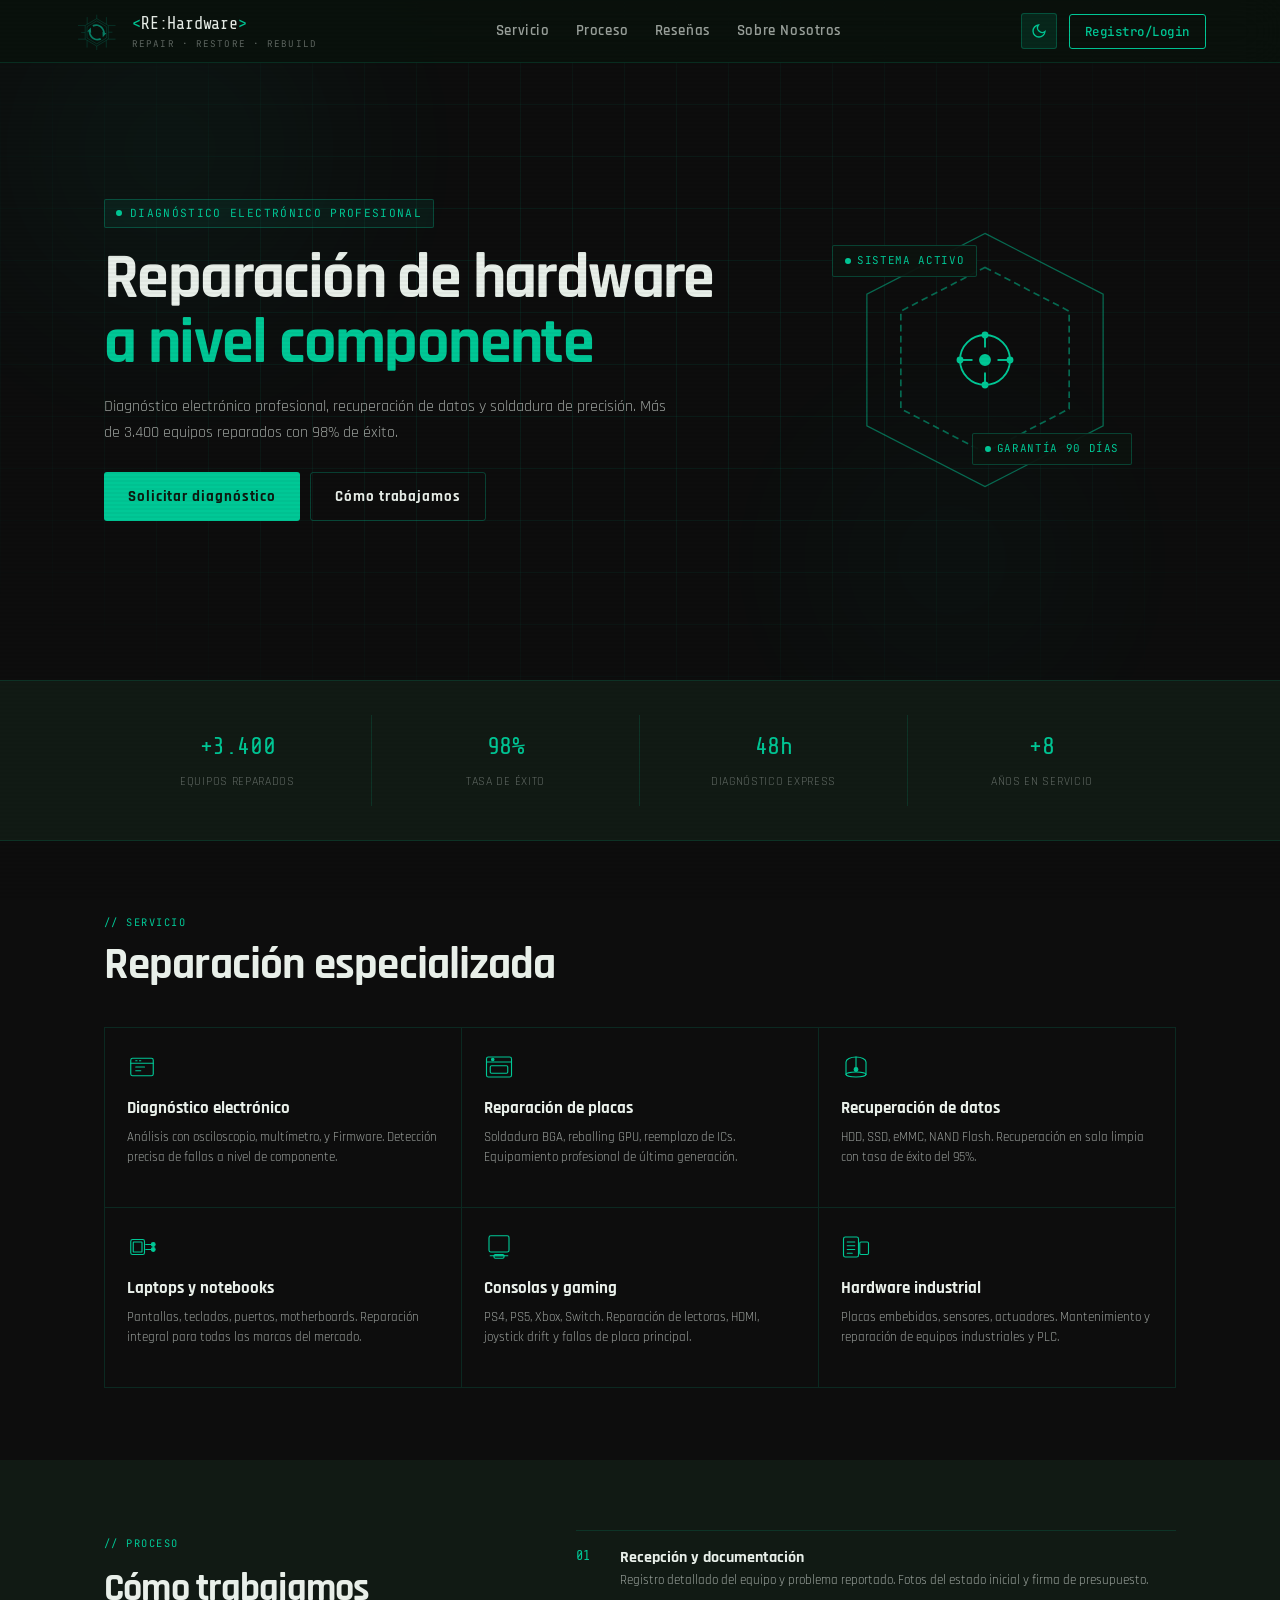
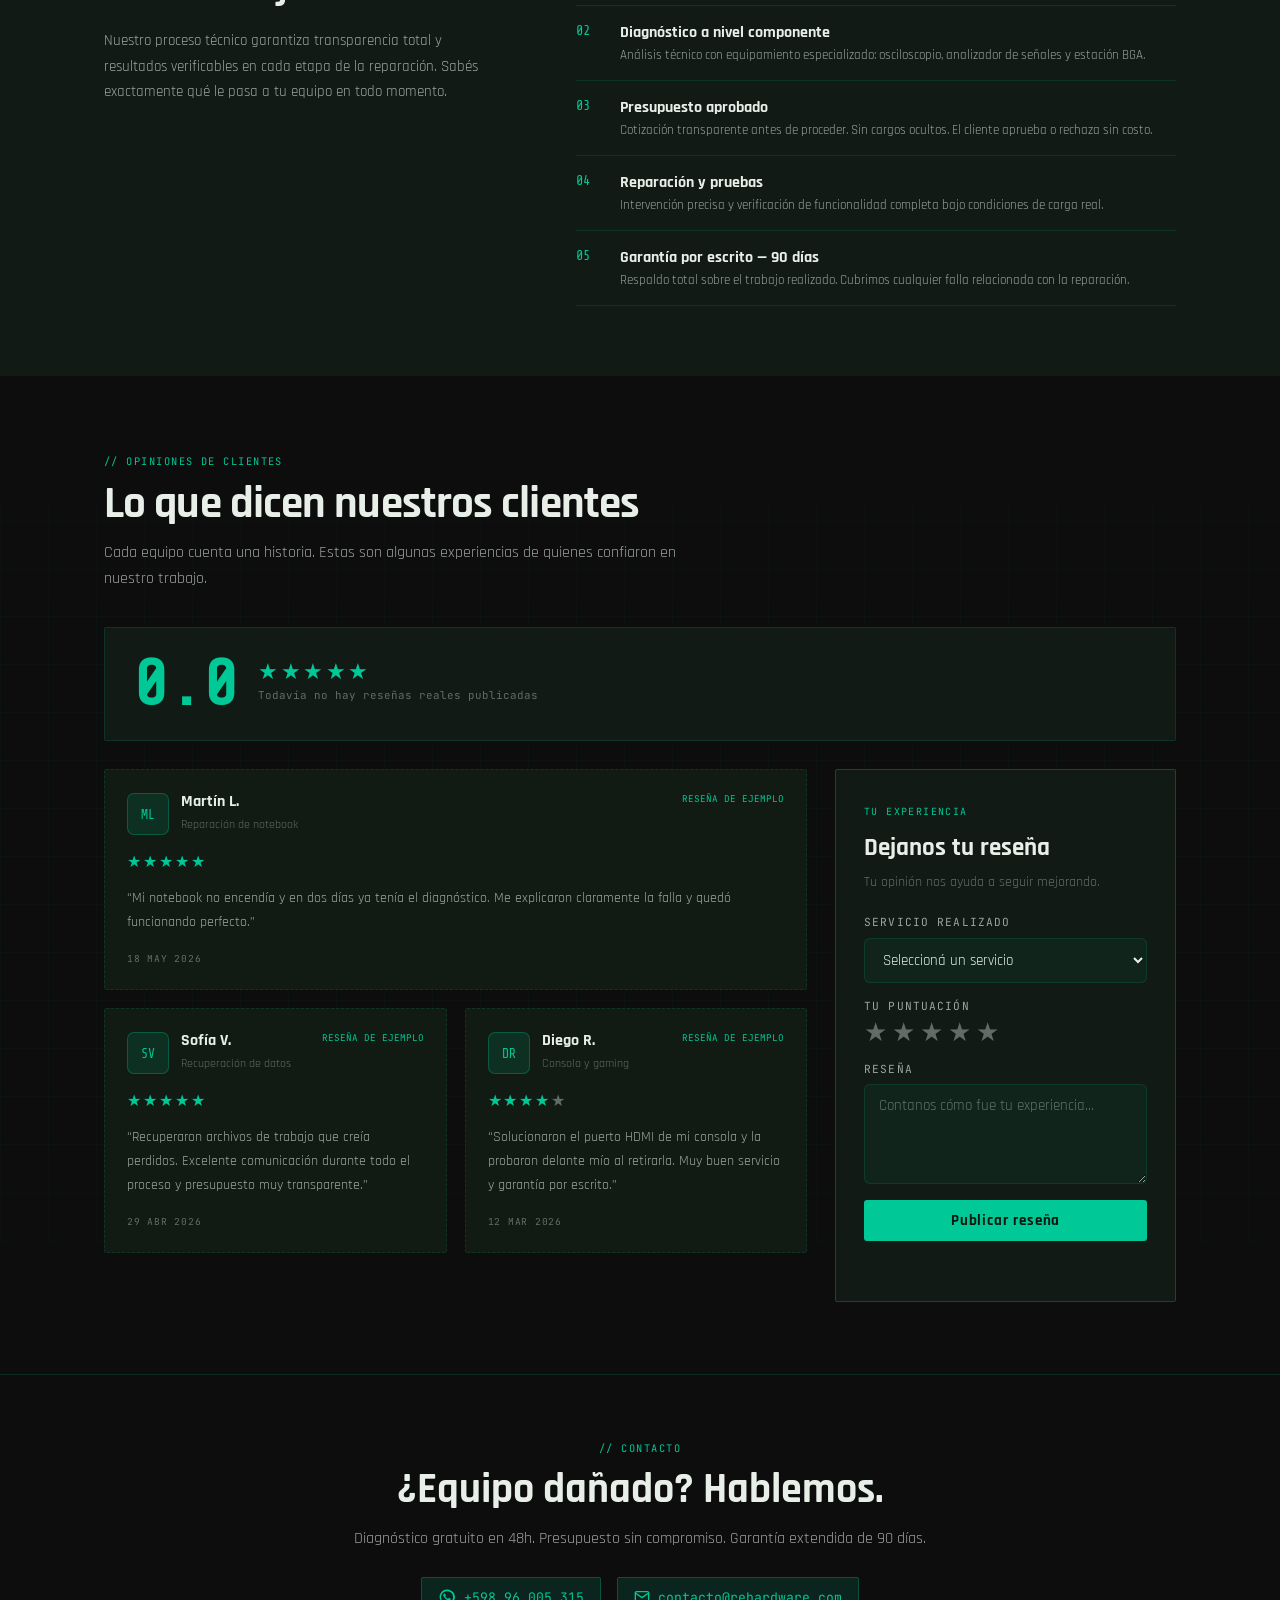
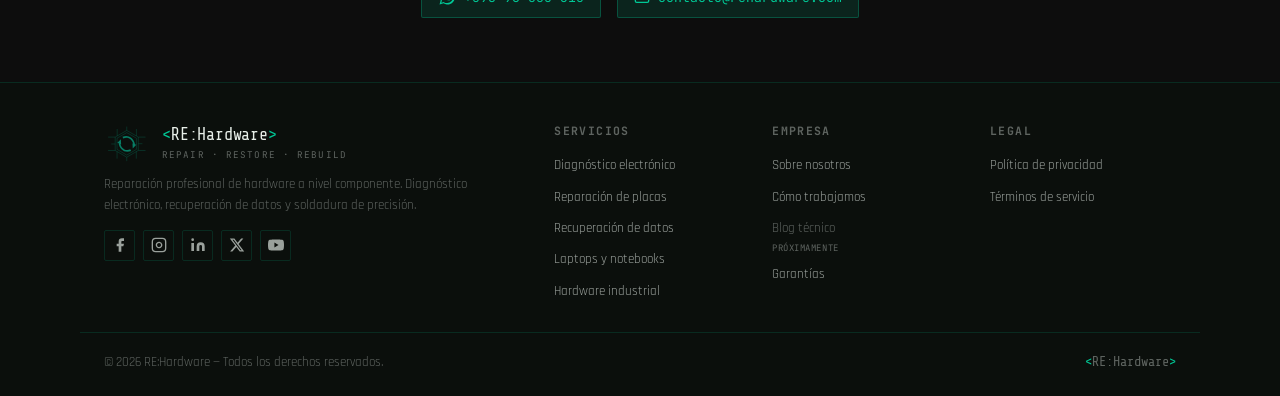
==== index.html @ d64c677d "Move about section to standalone page" ====
<!DOCTYPE html>
<html lang="es" data-theme="dark">
<head>
  <meta charset="UTF-8" />
  <meta name="viewport" content="width=device-width, initial-scale=1.0" />
  <title>RE:Hardware | Reparación de hardware a nivel componente</title>
  <meta name="description" content="Diagnóstico electrónico, reparación de placas, recuperación de datos y servicio técnico de hardware en Uruguay. Presupuesto claro y garantía por escrito." />
  <meta name="robots" content="index, follow" />
  <link rel="canonical" href="https://rehardware.vercel.app/" />
  <meta property="og:type" content="website" />
  <meta property="og:locale" content="es_UY" />
  <meta property="og:site_name" content="RE:Hardware" />
  <meta property="og:title" content="RE:Hardware | Reparación de hardware a nivel componente" />
  <meta property="og:description" content="Diagnóstico electrónico, reparación de placas y recuperación de datos con presupuesto claro y garantía por escrito." />
  <meta property="og:url" content="https://rehardware.vercel.app/" />
  <meta property="og:image" content="https://rehardware.vercel.app/assets/images/og-rehardware.png" />
  <meta property="og:image:width" content="1200" />
  <meta property="og:image:height" content="630" />
  <meta property="og:image:alt" content="Portada de RE:Hardware, servicio técnico de hardware a nivel componente" />
  <meta name="twitter:card" content="summary_large_image" />
  <meta name="twitter:title" content="RE:Hardware | Reparación de hardware" />
  <meta name="twitter:description" content="Servicio técnico especializado a nivel componente en Uruguay." />
  <meta name="twitter:image" content="https://rehardware.vercel.app/assets/images/og-rehardware.png" />
  <link rel="icon" href="assets/images/logo-rehardware.svg" type="image/svg+xml" />
  <link rel="preconnect" href="https://fonts.googleapis.com" />
  <link rel="preconnect" href="https://fonts.gstatic.com" crossorigin />
  <link href="https://fonts.googleapis.com/css2?family=Share+Tech+Mono&family=Rajdhani:wght@400;500;600;700&family=JetBrains+Mono:wght@400;500;700&display=swap" rel="stylesheet" />
  <link rel="stylesheet" href="style.css" />
  <script type="application/ld+json">
    {
      "@context": "https://schema.org",
      "@type": "ProfessionalService",
      "name": "RE:Hardware",
      "url": "https://rehardware.vercel.app/",
      "logo": "https://rehardware.vercel.app/assets/images/logo-rehardware.svg",
      "image": "https://rehardware.vercel.app/assets/images/og-rehardware.png",
      "description": "Servicio tecnico especializado en diagnostico electronico, reparacion de placas y recuperacion de datos.",
      "telephone": "+59896005315",
      "areaServed": {"@type": "Country", "name": "Uruguay"},
      "serviceType": ["Diagnostico electronico", "Reparacion de placas", "Recuperacion de datos", "Reparacion de notebooks y consolas"]
    }
  </script>
</head>
<body>
<a class="skip-link" href="#main-content">Saltar al contenido</a>

<!-- ════════════════ HEADER ════════════════ -->
<header class="header" id="header">
  <div class="header__inner">

    <a href="#inicio" class="logo">
      <div class="logo__hex">
        <img src="assets/images/logo-rehardware.svg" alt="" />
      </div>
      <div>
        <span class="logo__text"><span>&lt;</span>RE:Hardware<span>&gt;</span></span>
        <span class="logo__sub">Repair · Restore · Rebuild</span>
      </div>
    </a>

    <nav class="nav" id="nav" aria-label="Navegación principal">
      <a href="#servicios"  class="nav__item">Servicio</a>
      <a href="#proceso"    class="nav__item">Proceso</a>
      <a href="#resenas"    class="nav__item">Rese&ntilde;as</a>
      <a href="/nosotros.html" class="nav__item">Sobre Nosotros</a>
    </nav>

    <div class="header__actions">
      <button class="theme-toggle" id="themeToggle" aria-label="Cambiar tema" title="Cambiar tema (dark/light)">
        <!-- Moon -->
        <svg class="icon-moon" viewBox="0 0 24 24" fill="none" stroke="currentColor" stroke-width="2" stroke-linecap="round">
          <path d="M21 12.79A9 9 0 1 1 11.21 3a7 7 0 0 0 9.79 9.79z"/>
        </svg>
        <!-- Sun -->
        <svg class="icon-sun" viewBox="0 0 24 24" fill="none" stroke="currentColor" stroke-width="2" stroke-linecap="round">
          <circle cx="12" cy="12" r="5"/>
          <line x1="12" y1="1" x2="12" y2="3"/>
          <line x1="12" y1="21" x2="12" y2="23"/>
          <line x1="4.22" y1="4.22" x2="5.64" y2="5.64"/>
          <line x1="18.36" y1="18.36" x2="19.78" y2="19.78"/>
          <line x1="1" y1="12" x2="3" y2="12"/>
          <line x1="21" y1="12" x2="23" y2="12"/>
          <line x1="4.22" y1="19.78" x2="5.64" y2="18.36"/>
          <line x1="18.36" y1="5.64" x2="19.78" y2="4.22"/>
        </svg>
      </button>

      <a href="cuenta.html" class="btn-auth auth-account-link" id="authAccountLink" hidden>Mi cuenta</a>
      <button class="btn-auth" id="btnOpenAuth">Registro/Login</button>
      <button class="btn-auth auth-logout" id="btnLogout" type="button" hidden>Cerrar sesión</button>

      <button class="burger" id="burger" aria-label="Abrir menú" aria-controls="nav" aria-expanded="false">
        <span></span><span></span><span></span>
      </button>
    </div>

  </div>
</header>

<main id="main-content">

<!-- ════════════════ HERO ════════════════ -->
<section class="hero" id="inicio">
  <div class="hero__bg">
    <div class="hero__grid"></div>
    <div class="hero__glow hero__glow--1"></div>
    <div class="hero__glow hero__glow--2"></div>
  </div>

  <div class="hero__inner">
    <div>
      <div class="hero__tag">
        <span class="hero__tag-dot"></span>
        Diagnóstico electrónico profesional
      </div>
      <h1 class="hero__title">
        Reparación de hardware<br>
        <em>a nivel componente</em>
      </h1>
      <p class="hero__sub">
        Diagnóstico electrónico profesional, recuperación de datos y soldadura de precisión. Más de 3.400 equipos reparados con 98% de éxito.
      </p>
      <div class="hero__btns">
        <button class="btn-primary" id="btnRequestDiagnosis" type="button">
          Solicitar diagnóstico
        </button>
        <a href="#proceso" class="btn-outline">Cómo trabajamos</a>
      </div>
    </div>

    <div class="hero__visual">
      <div class="hero__hex-wrap">
        <div class="hero__hex-main">
          <svg viewBox="0 0 320 320" fill="none">
            <polygon points="160,10 300,82 300,238 160,310 20,238 20,82"
              fill="none" stroke="currentColor" stroke-width="1.5" opacity=".5"/>
          </svg>
        </div>
        <div class="hero__hex-inner">
          <svg viewBox="0 0 240 240" fill="none">
            <polygon points="120,10 220,62 220,178 120,230 20,178 20,62"
              fill="none" stroke="currentColor" stroke-width="2" stroke-dasharray="8 5"/>
          </svg>
        </div>
        <div class="hero__hex-center">
          <svg viewBox="0 0 48 48" fill="none" stroke="currentColor" stroke-width="1.5">
            <circle cx="24" cy="24" r="20"/>
            <circle cx="24" cy="24" r="4" fill="currentColor"/>
            <line x1="24" y1="4" x2="24" y2="14"/>
            <line x1="24" y1="34" x2="24" y2="44"/>
            <line x1="4" y1="24" x2="14" y2="24"/>
            <line x1="34" y1="24" x2="44" y2="24"/>
            <circle cx="24" cy="4" r="2" fill="currentColor"/>
            <circle cx="24" cy="44" r="2" fill="currentColor"/>
            <circle cx="4" cy="24" r="2" fill="currentColor"/>
            <circle cx="44" cy="24" r="2" fill="currentColor"/>
          </svg>
        </div>
        <div class="hbadge hbadge--tl">
          <span class="hbadge__dot"></span>
          SISTEMA ACTIVO
        </div>
        <div class="hbadge hbadge--br">
          <span class="hbadge__dot"></span>
          GARANTÍA 90 DÍAS
        </div>
      </div>
    </div>
  </div>
</section>


<!-- ════════════════ STATS ════════════════ -->
<section class="stats" id="stats">
  <div class="container">
    <div class="stats__grid">
      <div class="stat-item">
        <span class="stat-item__num" data-target="3400" data-prefix="+">+3.400</span>
        <span class="stat-item__lbl">equipos reparados</span>
      </div>
      <div class="stat-item">
        <span class="stat-item__num" data-target="98" data-suffix="%">98%</span>
        <span class="stat-item__lbl">tasa de éxito</span>
      </div>
      <div class="stat-item">
        <span class="stat-item__num" data-target="48" data-suffix="h">48h</span>
        <span class="stat-item__lbl">diagnóstico express</span>
      </div>
      <div class="stat-item">
        <span class="stat-item__num" data-target="8" data-prefix="+">+8</span>
        <span class="stat-item__lbl">años en servicio</span>
      </div>
    </div>
  </div>
</section>


<!-- ════════════════ SERVICIOS GRID ════════════════ -->
<section class="servicios-grid" id="servicios">
  <div class="container">
    <div class="section-header reveal">
      <span class="section-tag">// SERVICIO</span>
      <h2 class="section-title">Reparación especializada</h2>
    </div>

    <div class="serv-cards">

      <div class="serv-card reveal">
        <div class="serv-card__ico">
          <svg viewBox="0 0 48 48" fill="none" stroke="currentColor" stroke-width="1.8" stroke-linecap="round">
            <rect x="6" y="10" width="36" height="28" rx="3"/>
            <line x1="6" y1="18" x2="42" y2="18"/>
            <line x1="14" y1="14" x2="16" y2="14"/>
            <line x1="20" y1="14" x2="22" y2="14"/>
            <line x1="14" y1="24" x2="28" y2="24"/>
            <line x1="14" y1="30" x2="22" y2="30"/>
          </svg>
        </div>
        <div class="serv-card__title">Diagnóstico electrónico</div>
        <div class="serv-card__desc">Análisis con osciloscopio, multímetro, y Firmware. Detección precisa de fallas a nivel de componente.</div>
      </div>

      <div class="serv-card reveal">
        <div class="serv-card__ico">
          <svg viewBox="0 0 48 48" fill="none" stroke="currentColor" stroke-width="1.8" stroke-linecap="round">
            <rect x="4" y="8" width="40" height="32" rx="3"/>
            <line x1="4" y1="16" x2="44" y2="16"/>
            <circle cx="14" cy="12" r="2" fill="currentColor"/>
            <rect x="10" y="22" width="28" height="12" rx="2"/>
          </svg>
        </div>
        <div class="serv-card__title">Reparación de placas</div>
        <div class="serv-card__desc">Soldadura BGA, reballing GPU, reemplazo de ICs. Equipamiento profesional de última generación.</div>
      </div>

      <div class="serv-card reveal">
        <div class="serv-card__ico">
          <svg viewBox="0 0 48 48" fill="none" stroke="currentColor" stroke-width="1.8" stroke-linecap="round">
            <ellipse cx="24" cy="36" rx="16" ry="4"/>
            <path d="M8 36 V16 a16 8 0 0 1 32 0 V36"/>
            <line x1="24" y1="8" x2="24" y2="28"/>
            <circle cx="24" cy="28" r="3" fill="currentColor"/>
          </svg>
        </div>
        <div class="serv-card__title">Recuperación de datos</div>
        <div class="serv-card__desc">HDD, SSD, eMMC, NAND Flash. Recuperación en sala limpia con tasa de éxito del 95%.</div>
      </div>

      <div class="serv-card reveal">
        <div class="serv-card__ico">
          <svg viewBox="0 0 48 48" fill="none" stroke="currentColor" stroke-width="1.8" stroke-linecap="round">
            <rect x="6" y="12" width="22" height="24" rx="3"/>
            <rect x="10" y="16" width="14" height="16" rx="1"/>
            <line x1="30" y1="20" x2="42" y2="20"/>
            <line x1="30" y1="28" x2="42" y2="28"/>
            <circle cx="42" cy="20" r="3" fill="currentColor"/>
            <circle cx="42" cy="28" r="3" fill="currentColor"/>
          </svg>
        </div>
        <div class="serv-card__title">Laptops y notebooks</div>
        <div class="serv-card__desc">Pantallas, teclados, puertos, motherboards. Reparación integral para todas las marcas del mercado.</div>
      </div>

      <div class="serv-card reveal">
        <div class="serv-card__ico">
          <svg viewBox="0 0 48 48" fill="none" stroke="currentColor" stroke-width="1.8" stroke-linecap="round">
            <rect x="8" y="6" width="32" height="26" rx="3"/>
            <rect x="16" y="36" width="16" height="6" rx="2"/>
            <line x1="10" y1="38" x2="38" y2="38"/>
            <line x1="16" y1="38" x2="32" y2="38"/>
          </svg>
        </div>
        <div class="serv-card__title">Consolas y gaming</div>
        <div class="serv-card__desc">PS4, PS5, Xbox, Switch. Reparación de lectoras, HDMI, joystick drift y fallas de placa principal.</div>
      </div>

      <div class="serv-card reveal">
        <div class="serv-card__ico">
          <svg viewBox="0 0 48 48" fill="none" stroke="currentColor" stroke-width="1.8" stroke-linecap="round">
            <rect x="4" y="8" width="24" height="32" rx="3"/>
            <rect x="30" y="16" width="14" height="20" rx="2"/>
            <line x1="10" y1="16" x2="22" y2="16"/>
            <line x1="10" y1="22" x2="22" y2="22"/>
            <line x1="10" y1="28" x2="22" y2="28"/>
            <line x1="10" y1="34" x2="18" y2="34"/>
          </svg>
        </div>
        <div class="serv-card__title">Hardware industrial</div>
        <div class="serv-card__desc">Placas embebidas, sensores, actuadores. Mantenimiento y reparación de equipos industriales y PLC.</div>
      </div>

    </div>
  </div>
</section>


<!-- ════════════════ PROCESO ════════════════ -->
<section class="proceso" id="proceso">
  <div class="container">
    <div class="proceso__inner">
      <div class="proceso__left reveal">
        <span class="section-tag">// PROCESO</span>
        <h2>Cómo trabajamos</h2>
        <p>Nuestro proceso técnico garantiza transparencia total y resultados verificables en cada etapa de la reparación. Sabés exactamente qué le pasa a tu equipo en todo momento.</p>
      </div>

      <div class="proceso__steps">
        <div class="step reveal">
          <div class="step__num">01</div>
          <div>
            <div class="step__title">Recepción y documentación</div>
            <div class="step__desc">Registro detallado del equipo y problema reportado. Fotos del estado inicial y firma de presupuesto.</div>
          </div>
        </div>
        <div class="step reveal">
          <div class="step__num">02</div>
          <div>
            <div class="step__title">Diagnóstico a nivel componente</div>
            <div class="step__desc">Análisis técnico con equipamiento especializado: osciloscopio, analizador de señales y estación BGA.</div>
          </div>
        </div>
        <div class="step reveal">
          <div class="step__num">03</div>
          <div>
            <div class="step__title">Presupuesto aprobado</div>
            <div class="step__desc">Cotización transparente antes de proceder. Sin cargos ocultos. El cliente aprueba o rechaza sin costo.</div>
          </div>
        </div>
        <div class="step reveal">
          <div class="step__num">04</div>
          <div>
            <div class="step__title">Reparación y pruebas</div>
            <div class="step__desc">Intervención precisa y verificación de funcionalidad completa bajo condiciones de carga real.</div>
          </div>
        </div>
        <div class="step reveal">
          <div class="step__num">05</div>
          <div>
            <div class="step__title">Garantía por escrito — 90 días</div>
            <div class="step__desc">Respaldo total sobre el trabajo realizado. Cubrimos cualquier falla relacionada con la reparación.</div>
          </div>
        </div>
      </div>
    </div>
  </div>
</section>


<!-- ════════════════ CAROUSEL ════════════════ -->
<template id="legacy-service-carousel">
<section class="carousel-section" id="reparacion" hidden aria-hidden="true">
  <div class="carousel-section__deco"></div>
  <div class="container">
    <div class="section-header reveal">
      <span class="section-tag">// SERVICIO</span>
      <h2 class="section-title section-title--light">Reparación especializada</h2>
      <p class="section-desc section-desc--light">Soluciones técnicas de precisión para todos los tipos de hardware.</p>
    </div>

    <div class="carousel-wrap reveal">
      <div class="carousel__track" id="carouselTrack">

        <div class="carousel__slide">
          <span class="slide__num">01</span>
          <div class="slide__ico">
            <svg viewBox="0 0 48 48" fill="none" stroke="currentColor" stroke-width="1.8" stroke-linecap="round">
              <rect x="6" y="10" width="36" height="28" rx="3"/>
              <line x1="6" y1="18" x2="42" y2="18"/>
              <polyline points="14,26 20,32 34,22"/>
            </svg>
          </div>
          <div class="slide__title">Diagnóstico electrónico</div>
          <div class="slide__desc">Análisis con osciloscopio, multímetro, y Firmware. Identificación precisa de fallas en cualquier circuito.</div>
          <a href="#" class="slide__link">Consultar →</a>
        </div>

        <div class="carousel__slide">
          <span class="slide__num">02</span>
          <div class="slide__ico">
            <svg viewBox="0 0 48 48" fill="none" stroke="currentColor" stroke-width="1.8" stroke-linecap="round">
              <rect x="4" y="8" width="40" height="32" rx="3"/>
              <line x1="4" y1="16" x2="44" y2="16"/>
              <circle cx="14" cy="12" r="2" fill="currentColor"/>
              <rect x="10" y="22" width="28" height="12" rx="2"/>
            </svg>
          </div>
          <div class="slide__title">Reparación de placas madre</div>
          <div class="slide__desc">Soldadura BGA, reballing GPU, reemplazo de ICs y componentes SMD. Equipamiento profesional especializado.</div>
          <a href="#" class="slide__link">Consultar →</a>
        </div>

        <div class="carousel__slide">
          <span class="slide__num">03</span>
          <div class="slide__ico">
            <svg viewBox="0 0 48 48" fill="none" stroke="currentColor" stroke-width="1.8" stroke-linecap="round">
              <ellipse cx="24" cy="36" rx="16" ry="4"/>
              <path d="M8 36 V16 a16 8 0 0 1 32 0 V36"/>
              <circle cx="24" cy="28" r="4" fill="currentColor"/>
            </svg>
          </div>
          <div class="slide__title">Recuperación de datos</div>
          <div class="slide__desc">HDD, SSD, eMMC, NAND Flash. Recuperación en sala limpia con hasta 95% de tasa de éxito.</div>
          <a href="#" class="slide__link">Consultar →</a>
        </div>

        <div class="carousel__slide">
          <span class="slide__num">04</span>
          <div class="slide__ico">
            <svg viewBox="0 0 48 48" fill="none" stroke="currentColor" stroke-width="1.8" stroke-linecap="round">
              <rect x="6" y="12" width="22" height="24" rx="3"/>
              <rect x="10" y="16" width="14" height="16" rx="1"/>
              <line x1="30" y1="20" x2="42" y2="20"/>
              <line x1="30" y1="28" x2="42" y2="28"/>
              <circle cx="42" cy="20" r="3" fill="currentColor"/>
              <circle cx="42" cy="28" r="3" fill="currentColor"/>
            </svg>
          </div>
          <div class="slide__title">Laptops y notebooks</div>
          <div class="slide__desc">Pantallas, teclados, puertos, motherboards. Reparación completa para todas las marcas del mercado.</div>
          <a href="#" class="slide__link">Consultar →</a>
        </div>

        <div class="carousel__slide">
          <span class="slide__num">05</span>
          <div class="slide__ico">
            <svg viewBox="0 0 48 48" fill="none" stroke="currentColor" stroke-width="1.8" stroke-linecap="round">
              <rect x="8" y="6" width="32" height="26" rx="3"/>
              <rect x="16" y="36" width="16" height="6" rx="2"/>
              <line x1="10" y1="38" x2="38" y2="38"/>
            </svg>
          </div>
          <div class="slide__title">Consolas y gaming</div>
          <div class="slide__desc">PS4, PS5, Xbox, Switch. Lectoras, HDMI, joystick drift y fallas de placa base con garantía.</div>
          <a href="#" class="slide__link">Consultar →</a>
        </div>

        <div class="carousel__slide">
          <span class="slide__num">06</span>
          <div class="slide__ico">
            <svg viewBox="0 0 48 48" fill="none" stroke="currentColor" stroke-width="1.8" stroke-linecap="round">
              <rect x="4" y="8" width="24" height="32" rx="3"/>
              <rect x="30" y="16" width="14" height="20" rx="2"/>
              <line x1="10" y1="16" x2="22" y2="16"/>
              <line x1="10" y1="22" x2="22" y2="22"/>
              <line x1="10" y1="28" x2="22" y2="28"/>
            </svg>
          </div>
          <div class="slide__title">Hardware industrial</div>
          <div class="slide__desc">Placas embebidas, sensores, actuadores y PLC. Mantenimiento preventivo y correctivo especializado.</div>
          <a href="#" class="slide__link">Consultar →</a>
        </div>

      </div>
    </div>

    <div class="carousel__controls">
      <button class="carousel__btn" id="carouselPrev" aria-label="Anterior">
        <svg viewBox="0 0 24 24" fill="none" stroke="currentColor" stroke-width="2.5" stroke-linecap="round"><polyline points="15 18 9 12 15 6"/></svg>
      </button>
      <div class="carousel__dots" id="carouselDots"></div>
      <button class="carousel__btn" id="carouselNext" aria-label="Siguiente">
        <svg viewBox="0 0 24 24" fill="none" stroke="currentColor" stroke-width="2.5" stroke-linecap="round"><polyline points="9 18 15 12 9 6"/></svg>
      </button>
    </div>
  </div>
</section>
</template>


<!-- REVIEWS -->
<section class="reviews-section" id="resenas">
  <div class="reviews-section__grid"></div>
  <div class="container">
    <div class="section-header reveal">
      <span class="section-tag">// OPINIONES DE CLIENTES</span>
      <h2 class="section-title">Lo que dicen nuestros clientes</h2>
      <p class="section-desc">Cada equipo cuenta una historia. Estas son algunas experiencias de quienes confiaron en nuestro trabajo.</p>
    </div>

    <div class="reviews-summary reveal">
      <div class="reviews-score">
        <strong id="reviewsAverage">0.0</strong>
        <div>
          <div class="stars stars--large" id="reviewsAverageStars" aria-label="Todavía no hay puntuaciones reales">★★★★★</div>
          <span id="reviewsTotal">Todavía no hay reseñas reales publicadas</span>
        </div>
      </div>
      <div class="rating-bars" id="ratingBars" aria-label="Distribuci&oacute;n de puntuaciones"></div>
    </div>

    <div class="reviews-layout">
      <div class="reviews-list" id="reviewsList">
        <article class="review-card review-card--demo reveal" data-rating="5" data-demo-review="true">
          <div class="review-card__top">
            <div class="review-author">
              <span class="review-author__avatar">ML</span>
              <div><h3>Mart&iacute;n L.</h3><span>Reparaci&oacute;n de notebook</span></div>
            </div>
            <span class="review-card__verified">RESE&Ntilde;A DE EJEMPLO</span>
          </div>
          <div class="stars" aria-label="5 de 5 estrellas">★★★★★</div>
          <p>&ldquo;Mi notebook no encend&iacute;a y en dos d&iacute;as ya ten&iacute;a el diagn&oacute;stico. Me explicaron claramente la falla y qued&oacute; funcionando perfecto.&rdquo;</p>
          <time datetime="2026-05-18">18 MAY 2026</time>
        </article>

        <article class="review-card review-card--demo reveal" data-rating="5" data-demo-review="true">
          <div class="review-card__top">
            <div class="review-author">
              <span class="review-author__avatar">SV</span>
              <div><h3>Sof&iacute;a V.</h3><span>Recuperaci&oacute;n de datos</span></div>
            </div>
            <span class="review-card__verified">RESE&Ntilde;A DE EJEMPLO</span>
          </div>
          <div class="stars" aria-label="5 de 5 estrellas">★★★★★</div>
          <p>&ldquo;Recuperaron archivos de trabajo que cre&iacute;a perdidos. Excelente comunicaci&oacute;n durante todo el proceso y presupuesto muy transparente.&rdquo;</p>
          <time datetime="2026-04-29">29 ABR 2026</time>
        </article>

        <article class="review-card review-card--demo reveal" data-rating="4" data-demo-review="true">
          <div class="review-card__top">
            <div class="review-author">
              <span class="review-author__avatar">DR</span>
              <div><h3>Diego R.</h3><span>Consola y gaming</span></div>
            </div>
            <span class="review-card__verified">RESE&Ntilde;A DE EJEMPLO</span>
          </div>
          <div class="stars" aria-label="4 de 5 estrellas">★★★★<span>★</span></div>
          <p>&ldquo;Solucionaron el puerto HDMI de mi consola y la probaron delante m&iacute;o al retirarla. Muy buen servicio y garant&iacute;a por escrito.&rdquo;</p>
          <time datetime="2026-03-12">12 MAR 2026</time>
        </article>
      </div>

      <aside class="review-form-wrap reveal">
        <span class="review-form__eyebrow">TU EXPERIENCIA</span>
        <h3>Dejanos tu rese&ntilde;a</h3>
        <p>Tu opini&oacute;n nos ayuda a seguir mejorando.</p>
        <form class="review-form" id="reviewForm">
          <div class="fg">
            <label for="reviewService">Servicio realizado</label>
            <select id="reviewService" name="service" required>
              <option value="">Seleccion&aacute; un servicio</option>
              <option>Diagn&oacute;stico electr&oacute;nico</option>
              <option>Reparaci&oacute;n de placas</option>
              <option>Recuperaci&oacute;n de datos</option>
              <option>Laptops y notebooks</option>
              <option>Consolas y gaming</option>
              <option>Hardware industrial</option>
            </select>
          </div>
          <fieldset class="rating-input">
            <legend>Tu puntuaci&oacute;n</legend>
            <div class="rating-input__stars" id="ratingInput" tabindex="-1">
              <button type="button" data-rating="1" aria-label="1 estrella">★</button>
              <button type="button" data-rating="2" aria-label="2 estrellas">★</button>
              <button type="button" data-rating="3" aria-label="3 estrellas">★</button>
              <button type="button" data-rating="4" aria-label="4 estrellas">★</button>
              <button type="button" data-rating="5" aria-label="5 estrellas">★</button>
            </div>
            <input type="hidden" id="reviewRating" name="rating" />
          </fieldset>
          <div class="fg">
            <label for="reviewText">Rese&ntilde;a</label>
            <textarea id="reviewText" name="review" minlength="10" maxlength="320" rows="4" placeholder="Contanos c&oacute;mo fue tu experiencia..." required></textarea>
          </div>
          <button class="btn-primary review-form__submit" type="submit">Publicar rese&ntilde;a</button>
          <p class="review-form__status" id="reviewStatus" role="status" aria-live="polite"></p>
        </form>
      </aside>
    </div>
  </div>
</section>

<div class="review-delete-modal" id="reviewDeleteModal" hidden>
  <div class="review-delete-modal__backdrop" data-review-delete-cancel></div>
  <div
    class="review-delete-modal__dialog"
    role="dialog"
    aria-modal="true"
    aria-labelledby="reviewDeleteTitle"
    aria-describedby="reviewDeleteDescription"
  >
    <span class="review-delete-modal__eyebrow">// CONFIRMAR ACCI&Oacute;N</span>
    <h3 id="reviewDeleteTitle">&iquest;Seguro que quer&eacute;s eliminar esta rese&ntilde;a?</h3>
    <p id="reviewDeleteDescription">Esta acci&oacute;n no se puede deshacer y la rese&ntilde;a desaparecer&aacute; de la p&aacute;gina.</p>
    <div class="review-delete-modal__actions">
      <button class="btn-outline" id="reviewDeleteCancel" type="button">Cancelar</button>
      <button class="review-delete-modal__confirm" id="reviewDeleteConfirm" type="button">Eliminar rese&ntilde;a</button>
    </div>
  </div>
</div>


<!-- CTA -->
<section class="cta-section" id="contacto">
  <div class="cta-section__inner">
    <div class="reveal">
      <span class="section-tag">// CONTACTO</span>
      <h2>¿Equipo dañado? Hablemos.</h2>
      <p>Diagnóstico gratuito en 48h. Presupuesto sin compromiso. Garantía extendida de 90 días.</p>
      <div class="cta-section__btns">
        <a href="https://wa.me/59896005315?text=Hola%20RE%3AHardware%2C%20quisiera%20consultar%20por%20el%20diagn%C3%B3stico%20y%20reparaci%C3%B3n%20de%20un%20equipo." class="contact-chip" target="_blank" rel="noopener noreferrer" aria-label="Contactar a RE:Hardware por WhatsApp">
          <svg class="contact-chip__whatsapp" viewBox="0 0 24 24" fill="currentColor" aria-hidden="true">
            <path d="M12.04 2a9.84 9.84 0 00-8.48 14.82L2 22l5.32-1.52A9.99 9.99 0 1012.04 2zm0 17.98a8.1 8.1 0 01-4.13-1.13l-.3-.18-3.16.9.85-3.08-.2-.32a8.02 8.02 0 1113.03 1.31 8.04 8.04 0 01-6.09 2.5zm4.44-6.02c-.24-.12-1.44-.71-1.66-.79-.22-.08-.38-.12-.55.12-.16.24-.63.79-.77.95-.14.16-.28.18-.52.06-.24-.12-1.03-.38-1.95-1.21a7.24 7.24 0 01-1.35-1.68c-.14-.24-.01-.37.11-.49.11-.11.24-.28.36-.42.12-.14.16-.24.24-.4.08-.16.04-.3-.02-.42-.06-.12-.55-1.31-.75-1.8-.2-.47-.4-.4-.55-.41h-.47a.9.9 0 00-.65.3c-.22.24-.85.83-.85 2.02s.87 2.34.99 2.5c.12.16 1.7 2.6 4.13 3.65.58.25 1.03.4 1.38.51.58.18 1.11.16 1.53.1.47-.07 1.44-.59 1.64-1.16.2-.57.2-1.07.14-1.17-.06-.1-.22-.16-.46-.28z"/>
          </svg>
          +598 96 005 315
        </a>
        <a href="https://mail.google.com/mail/?view=cm&amp;fs=1&amp;to=fedeyegros2004%40gmail.com&amp;su=Solicitud%20de%20diagn%C3%B3stico%20-%20RE%3AHardware&amp;body=Hola%20RE%3AHardware%2C%0A%0AMe%20gustar%C3%ADa%20solicitar%20informaci%C3%B3n%20sobre%20el%20diagn%C3%B3stico%20y%20la%20posible%20reparaci%C3%B3n%20de%20mi%20equipo.%0A%0ATipo%20de%20equipo%3A%20%0AMarca%20y%20modelo%3A%20%0AFalla%20o%20problema%3A%20%0A%C2%BFDesde%20cu%C3%A1ndo%20ocurre%3F%3A%20%0A%0AQuedo%20a%20la%20espera%20de%20su%20respuesta.%0AMuchas%20gracias." class="contact-chip" target="_blank" rel="noopener noreferrer" aria-label="Enviar un correo a RE:Hardware">
          <svg viewBox="0 0 24 24" fill="none" stroke="currentColor" stroke-width="2" stroke-linecap="round">
            <path d="M4 4h16c1.1 0 2 .9 2 2v12c0 1.1-.9 2-2 2H4c-1.1 0-2-.9-2-2V6c0-1.1.9-2 2-2z"/>
            <polyline points="22,6 12,13 2,6"/>
          </svg>
          contacto@rehardware.com
        </a>
      </div>
    </div>
  </div>
</section>

</main>

<!-- ════════════════ FOOTER ════════════════ -->
<footer class="footer">
  <div class="footer__grid">
    <div class="footer__brand">
      <a href="#inicio" class="logo" style="margin-bottom:12px; display:flex;">
        <div class="logo__hex">
          <img src="assets/images/logo-rehardware.svg" alt="" />
        </div>
        <div>
          <span class="logo__text"><span>&lt;</span>RE:Hardware<span>&gt;</span></span>
          <span class="logo__sub">Repair · Restore · Rebuild</span>
        </div>
      </a>
      <p>Reparación profesional de hardware a nivel componente. Diagnóstico electrónico, recuperación de datos y soldadura de precisión.</p>
      <div class="footer__socials">
        <a href="https://www.facebook.com/" class="fsoc" target="_blank" rel="noopener noreferrer" aria-label="Visitar Facebook">
          <svg viewBox="0 0 24 24" fill="currentColor"><path d="M18 2h-3a5 5 0 00-5 5v3H7v4h3v8h4v-8h3l1-4h-4V7a1 1 0 011-1h3z"/></svg>
        </a>
        <a href="https://www.instagram.com/" class="fsoc" target="_blank" rel="noopener noreferrer" aria-label="Visitar Instagram">
          <svg viewBox="0 0 24 24" fill="none" stroke="currentColor" stroke-width="2"><rect x="2" y="2" width="20" height="20" rx="5"/><path d="M16 11.37A4 4 0 1112.63 8 4 4 0 0116 11.37z"/><line x1="17.5" y1="6.5" x2="17.51" y2="6.5"/></svg>
        </a>
        <a href="https://www.linkedin.com/" class="fsoc" target="_blank" rel="noopener noreferrer" aria-label="Visitar LinkedIn">
          <svg viewBox="0 0 24 24" fill="currentColor"><path d="M16 8a6 6 0 016 6v7h-4v-7a2 2 0 00-2-2 2 2 0 00-2 2v7h-4v-7a6 6 0 016-6zM2 9h4v12H2z"/><circle cx="4" cy="4" r="2"/></svg>
        </a>
        <a href="https://x.com/" class="fsoc" target="_blank" rel="noopener noreferrer" aria-label="Visitar X">
          <svg viewBox="0 0 24 24" fill="currentColor"><path d="M18.244 2.25h3.308l-7.227 8.26 8.502 11.24H16.17l-5.214-6.817L4.99 21.75H1.68l7.73-8.835L1.254 2.25H8.08l4.713 6.231zm-1.161 17.52h1.833L7.084 4.126H5.117z"/></svg>
        </a>
        <a href="https://www.youtube.com/" class="fsoc" target="_blank" rel="noopener noreferrer" aria-label="Visitar YouTube">
          <svg viewBox="0 0 24 24" fill="currentColor"><path d="M23.5 6.2a3 3 0 00-2.1-2.1C19.5 3.6 12 3.6 12 3.6s-7.5 0-9.4.5A3 3 0 00.5 6.2 31 31 0 000 12a31 31 0 00.5 5.8 3 3 0 002.1 2.1c1.9.5 9.4.5 9.4.5s7.5 0 9.4-.5a3 3 0 002.1-2.1A31 31 0 0024 12a31 31 0 00-.5-5.8zM9.6 15.6V8.4L15.8 12z"/></svg>
        </a>
      </div>
    </div>
    <div class="footer__col">
      <h5>Servicios</h5>
      <ul>
        <li><a href="#servicios">Diagnóstico electrónico</a></li>
        <li><a href="#servicios">Reparación de placas</a></li>
        <li><a href="#servicios">Recuperación de datos</a></li>
        <li><a href="#servicios">Laptops y notebooks</a></li>
        <li><a href="#servicios">Hardware industrial</a></li>
      </ul>
    </div>
    <div class="footer__col">
      <h5>Empresa</h5>
      <ul>
        <li><a href="/nosotros.html">Sobre nosotros</a></li>
        <li><a href="#proceso">Cómo trabajamos</a></li>
        <li><span class="footer__unavailable">Blog técnico <small>próximamente</small></span></li>
        <li><a href="garantia.html">Garantías</a></li>
      </ul>
    </div>
    <div class="footer__col">
      <h5>Legal</h5>
      <ul>
        <li><a href="privacidad.html">Política de privacidad</a></li>
        <li><a href="terminos.html">Términos de servicio</a></li>
      </ul>
    </div>
  </div>
  <div class="footer__bottom">
    <p>© 2026 RE:Hardware — Todos los derechos reservados.</p>
    <div class="footer__bottom-logo"><span>&lt;</span>RE:Hardware<span>&gt;</span></div>
  </div>
</footer>


<!-- ════════════════ FAB ════════════════ -->
<button class="fab-top" id="fabTop" aria-label="Volver arriba">
  <svg viewBox="0 0 24 24" fill="none" stroke="currentColor" stroke-width="2.5" stroke-linecap="round"><polyline points="18 15 12 9 6 15"/></svg>
</button>


<!-- ════════════════ AUTH MODAL ════════════════ -->
<div class="modal-overlay" id="modalOverlay" aria-hidden="true">
  <div class="auth-modal" id="authModal" role="dialog" aria-modal="true" aria-labelledby="authModalTitle">
    <button class="modal-close" id="modalClose" type="button" aria-label="Cerrar registro e inicio de sesión">✕</button>

    <div class="modal-logo">
      <img src="assets/images/logo-rehardware.svg" alt="" />
      <span class="modal-logo-text" id="authModalTitle"><span>&lt;</span>RE:Hardware<span>&gt;</span></span>
      <span class="modal-logo-sub">Repair · Restore · Rebuild</span>
    </div>

    <div class="auth-tabs" role="tablist" aria-label="Acceso a RE:Hardware">
      <button class="auth-tab active" data-tab="register" role="tab" aria-selected="true" aria-controls="tab-register">Registro</button>
      <button class="auth-tab" data-tab="login" role="tab" aria-selected="false" aria-controls="tab-login">Iniciar sesión</button>
    </div>

    <div class="auth-form">

      <!-- REGISTER -->
      <form class="auth-field active" id="tab-register" role="tabpanel">
        <div class="fg">
          <label for="registerName">Nombre y apellido</label>
          <input id="registerName" name="name" type="text" placeholder="Ej: Ana Rodríguez" autocomplete="name" required minlength="3" maxlength="80"/>
        </div>
        <div class="fg">
          <label for="registerEmail">Correo</label>
          <input id="registerEmail" name="email" type="email" placeholder="tu@correo.com" autocomplete="email" required/>
        </div>
        <div class="fg">
          <label for="registerPassword">Contraseña</label>
          <input id="registerPassword" name="password" type="password" placeholder="Mínimo 8 caracteres" autocomplete="new-password" required minlength="8"/>
        </div>
        <button class="btn-auth-submit" type="submit">Registro</button>
        <p class="auth-status" id="registerStatus" role="status" aria-live="polite"></p>
      </form>

      <!-- LOGIN -->
      <form class="auth-field" id="tab-login" role="tabpanel" hidden>
        <div class="fg">
          <label for="loginEmail">Correo</label>
          <input id="loginEmail" name="email" type="email" placeholder="tu@correo.com" autocomplete="email" required/>
        </div>
        <div class="fg">
          <label for="loginPassword">Contraseña</label>
          <input id="loginPassword" name="password" type="password" placeholder="Tu contraseña" autocomplete="current-password" required/>
        </div>
        <button class="auth-forgot" id="btnForgotPassword" type="button">¿Olvidaste la contraseña?</button>
        <button class="btn-auth-submit" type="submit">Iniciar sesión</button>
        <p class="auth-status" id="loginStatus" role="status" aria-live="polite"></p>
      </form>

    </div>
  </div>
</div>

<script>window.REVIEWS_USE_SUPABASE = true;</script>
<script src="script.js?v=20260608-phase2"></script>
<script type="module" src="auth.js?v=20260608-phase2"></script>
<script type="module" src="reviews.js?v=20260608-phase2"></script>

</body>
</html>
---- style.css ----
/* ════════════════════════════════════════════════════════════
   RE:HARDWARE — Design System
   Dark: #0d0d0d bg, #1a2a1f surfaces, #00c896 accent
   Light: #f0f4f0 bg, #ffffff surfaces, #007a5c accent
════════════════════════════════════════════════════════════ */

:root {
  /* Dark theme (default) */
  --bg:          #0d0d0d;
  --surface:     #111a14;
  --surface-2:   #172019;
  --surface-3:   #1e2d22;
  --border:      rgba(0,200,150,.15);
  --border-2:    rgba(0,200,150,.28);
  --accent:      #00c896;
  --accent-dim:  rgba(0,200,150,.12);
  --accent-glow: rgba(0,200,150,.32);
  --text:        #e8efe9;
  --text-2:      rgba(232,239,233,.65);
  --text-3:      rgba(232,239,233,.38);
  --white:       #ffffff;
  --header-bg:   rgba(10,18,12,.92);
  --card-bg:     #131e16;
  --input-bg:    rgba(0,200,150,.06);
  --shadow:      0 8px 40px rgba(0,0,0,.55);
  --shadow-g:    0 8px 32px rgba(0,200,150,.25);
  --ease:        cubic-bezier(.4,0,.2,1);
  --t:           .24s var(--ease);
}

[data-theme="light"] {
  --bg:          #eef2ee;
  --surface:     #f7fbf7;
  --surface-2:   #ffffff;
  --surface-3:   #e8f0e9;
  --border:      rgba(0,100,70,.18);
  --border-2:    rgba(0,100,70,.32);
  --accent:      #007a5c;
  --accent-dim:  rgba(0,122,92,.1);
  --accent-glow: rgba(0,122,92,.22);
  --text:        #0f1f12;
  --text-2:      rgba(15,31,18,.62);
  --text-3:      rgba(15,31,18,.38);
  --white:       #ffffff;
  --header-bg:   rgba(238,242,238,.94);
  --card-bg:     #f0f7f1;
  --input-bg:    rgba(0,100,70,.06);
  --shadow:      0 8px 40px rgba(0,0,0,.12);
  --shadow-g:    0 8px 32px rgba(0,100,70,.18);
}

/* ── RESET ────────────────────────────────────────────────── */
*, *::before, *::after { margin:0; padding:0; box-sizing:border-box; }
html { scroll-behavior:smooth; font-size:16px; }
body {
  font-family: 'Rajdhani', sans-serif;
  background: var(--bg);
  color: var(--text);
  line-height: 1.65;
  overflow-x: hidden;
  transition: background var(--t), color var(--t);
}
a { text-decoration:none; color:inherit; }
ul { list-style:none; }
img { max-width:100%; display:block; }
main { display:block; }

.skip-link {
  position:fixed;
  top:10px;
  left:10px;
  z-index:10000;
  padding:9px 14px;
  border:1px solid var(--accent);
  border-radius:2px;
  background:var(--bg);
  color:var(--accent);
  font-family:'JetBrains Mono', monospace;
  font-size:.75rem;
  transform:translateY(-160%);
  transition:transform .18s ease;
}
.skip-link:focus { transform:none; }

:where(a, button, input, select, textarea):focus-visible {
  outline:2px solid var(--accent);
  outline-offset:3px;
}

/* ── SCROLLBAR ───────────────────────────────────────────── */
::-webkit-scrollbar { width:6px; }
::-webkit-scrollbar-track { background: var(--surface); }
::-webkit-scrollbar-thumb { background: var(--accent); border-radius:3px; }

/* ── SCAN LINE EFFECT ─────────────────────────────────────── */
body::before {
  content:'';
  position:fixed; inset:0; pointer-events:none; z-index:9999;
  background: repeating-linear-gradient(
    0deg,
    transparent,
    transparent 2px,
    rgba(0,0,0,.03) 2px,
    rgba(0,0,0,.03) 4px
  );
}

/* ── CONTAINER ───────────────────────────────────────────── */
.container { max-width:1180px; margin:0 auto; padding:0 24px; }

/* ── REVEAL ──────────────────────────────────────────────── */
.reveal {
  opacity:0; transform:translateY(28px);
  transition: opacity .6s var(--ease), transform .6s var(--ease);
}
.reveal.visible { opacity:1; transform:none; }

/* ════════════════════════════════════════════════════════════
   HEADER
════════════════════════════════════════════════════════════ */
.header {
  position:fixed; top:0; left:0; right:0; z-index:200;
  background: var(--header-bg);
  backdrop-filter: blur(20px);
  border-bottom: 1px solid var(--border);
  transition: background var(--t), box-shadow var(--t);
}
.header.scrolled { box-shadow: 0 4px 32px rgba(0,0,0,.4); }
.header__inner {
  display:flex; align-items:center; justify-content:space-between;
  height:64px; padding:0 28px; max-width:1240px; margin:0 auto;
}

/* Logo */
.logo { display:flex; align-items:center; gap:10px; }
.logo__hex {
  width:48px; height:42px; position:relative; flex-shrink:0;
}
.logo__hex img { width:100%; height:100%; object-fit:contain; }
.logo__text {
  font-family:'Share Tech Mono', monospace;
  font-size:1.05rem; color: var(--text);
  letter-spacing:-.01em;
}
.logo__text span { color: var(--accent); }
.logo__sub {
  font-family:'JetBrains Mono', monospace;
  font-size:.58rem; color: var(--text-3);
  letter-spacing:.12em; text-transform:uppercase;
  display:block; margin-top:-2px;
}

/* Nav */
.nav { display:flex; gap:2px; }
.nav__item {
  font-family:'Rajdhani', sans-serif;
  font-size:.92rem; font-weight:600; letter-spacing:.04em;
  color: var(--text-2); padding:6px 14px; border-radius:4px;
  transition: var(--t);
}
.nav__item:hover { color: var(--accent); background: var(--accent-dim); }

/* Actions */
.header__actions { display:flex; align-items:center; gap:12px; }

/* Theme toggle */
.theme-toggle {
  width:38px; height:38px; border-radius:6px;
  border:1px solid var(--border-2); background: var(--accent-dim);
  color: var(--accent); cursor:pointer; display:flex;
  align-items:center; justify-content:center;
  transition: var(--t); flex-shrink:0;
}
.theme-toggle:hover { background: var(--accent); color: #0d1a10; }
.theme-toggle svg { width:16px; height:16px; }
.icon-sun { display:none; }
[data-theme="light"] .icon-moon { display:none; }
[data-theme="light"] .icon-sun  { display:block; }

/* Auth button */
.btn-auth {
  font-family:'JetBrains Mono', monospace;
  font-size:.78rem; font-weight:500; letter-spacing:.04em;
  padding:8px 18px; border-radius:6px;
  border:1px solid var(--accent); color: var(--accent);
  background: transparent; cursor:pointer; transition: var(--t);
}
.btn-auth:hover {
  background: var(--accent); color: #0d1a10;
  box-shadow: var(--shadow-g);
}
.auth-account-link { max-width:150px; overflow:hidden; text-overflow:ellipsis; white-space:nowrap; }
.auth-logout { border-color:var(--border-2); color:var(--text-2); }
[hidden] { display:none !important; }

/* Burger */
.burger { display:none; flex-direction:column; gap:5px; background:none; border:none; cursor:pointer; padding:6px; }
.burger span { display:block; width:22px; height:2px; background: var(--text); border-radius:2px; transition: var(--t); }
.burger.open span:nth-child(1) { transform:rotate(45deg) translate(5px,5px); }
.burger.open span:nth-child(2) { opacity:0; }
.burger.open span:nth-child(3) { transform:rotate(-45deg) translate(5px,-5px); }

/* ════════════════════════════════════════════════════════════
   HERO
════════════════════════════════════════════════════════════ */
.hero {
  min-height:100vh; display:flex; align-items:center;
  padding: 100px 0 60px; position:relative; overflow:hidden;
}

.hero__bg {
  position:absolute; inset:0; pointer-events:none;
}
.hero__grid {
  position:absolute; inset:0;
  background-image:
    linear-gradient(var(--border) 1px, transparent 1px),
    linear-gradient(90deg, var(--border) 1px, transparent 1px);
  background-size: 48px 48px;
  mask-image: radial-gradient(ellipse 80% 80% at 50% 50%, black 30%, transparent 80%);
}
.hero__glow {
  position:absolute; border-radius:50%; filter:blur(80px); opacity:.35;
}
.hero__glow--1 {
  width:500px; height:500px; top:-100px; left:-80px;
  background: radial-gradient(circle, rgba(0,200,150,.4) 0%, transparent 70%);
}
.hero__glow--2 {
  width:400px; height:400px; bottom:-80px; right:10%;
  background: radial-gradient(circle, rgba(0,200,150,.25) 0%, transparent 70%);
}

.hero__inner {
  position:relative; display:grid;
  grid-template-columns:1fr 1fr; gap:60px; align-items:center;
  max-width:1180px; margin:0 auto; padding:0 24px; width:100%;
}

.hero__tag {
  display:inline-flex; align-items:center; gap:8px;
  font-family:'JetBrains Mono', monospace;
  font-size:.7rem; letter-spacing:.12em; text-transform:uppercase;
  color: var(--accent); background: var(--accent-dim);
  border:1px solid var(--border-2); padding:5px 14px; border-radius:4px;
  margin-bottom:20px;
}
.hero__tag-dot {
  width:6px; height:6px; border-radius:50%; background: var(--accent);
  animation: pulse 1.8s ease-in-out infinite;
}
@keyframes pulse {
  0%,100% { opacity:1; transform:scale(1); }
  50%      { opacity:.4; transform:scale(.7); }
}

.hero__title {
  font-family:'Rajdhani', sans-serif;
  font-size: clamp(2.6rem, 5vw, 4rem);
  font-weight:700; line-height:1.1;
  color: var(--text); margin-bottom:18px;
}
.hero__title em {
  font-style:normal; color: var(--accent);
}

.hero__sub {
  font-size:1.05rem; color: var(--text-2);
  max-width:480px; margin-bottom:32px; line-height:1.7;
}

.hero__btns { display:flex; gap:14px; flex-wrap:wrap; }

.btn-primary {
  font-family:'Rajdhani', sans-serif;
  font-size:.95rem; font-weight:700; letter-spacing:.06em;
  padding:12px 28px; border-radius:6px;
  background: var(--accent); color: #0d1a10;
  border:none; cursor:pointer; transition: var(--t);
  display:inline-flex; align-items:center; gap:8px;
}
.btn-primary:hover {
  transform:translateY(-2px);
  box-shadow: 0 12px 36px var(--accent-glow);
}

.btn-outline {
  font-family:'Rajdhani', sans-serif;
  font-size:.95rem; font-weight:700; letter-spacing:.06em;
  padding:12px 28px; border-radius:6px;
  background: transparent; color: var(--text);
  border:1px solid var(--border-2); cursor:pointer; transition: var(--t);
}
.btn-outline:hover {
  border-color: var(--accent); color: var(--accent);
  background: var(--accent-dim);
}

/* Hero visual — hexagonal symbol */
.hero__visual {
  display:flex; align-items:center; justify-content:center;
  position:relative;
}
.hero__hex-wrap {
  position:relative; width:320px; height:320px;
}
.hero__hex-main {
  position:absolute; inset:0;
  animation: rotateSlow 20s linear infinite;
}
.hero__hex-main svg { width:100%; height:100%; color: var(--accent); }
.hero__hex-inner {
  position:absolute; inset:40px;
  animation: rotateSlow 12s linear infinite reverse;
}
.hero__hex-inner svg { width:100%; height:100%; color: var(--accent); opacity:.5; }
.hero__hex-center {
  position:absolute; inset:80px;
  display:flex; align-items:center; justify-content:center;
  flex-direction:column; text-align:center;
}
.hero__hex-center svg { width:60px; height:60px; color: var(--accent); }
@keyframes rotateSlow {
  to { transform: rotate(360deg); }
}
/* Floating badges */
.hbadge {
  position:absolute;
  font-family:'JetBrains Mono', monospace;
  font-size:.68rem; letter-spacing:.06em;
  padding:6px 12px; border-radius:4px;
  border:1px solid var(--border-2); background: var(--surface-2);
  color: var(--accent); display:flex; align-items:center; gap:6px;
  white-space:nowrap;
}
.hbadge--tl { top:20px; left:-30px; animation: floatBadge 3s ease-in-out infinite; }
.hbadge--br { bottom:30px; right:-20px; animation: floatBadge 3s ease-in-out infinite .8s; }
.hbadge__dot { width:6px; height:6px; border-radius:50%; background: var(--accent); }
@keyframes floatBadge {
  0%,100% { transform:translateY(0); }
  50%      { transform:translateY(-8px); }
}

/* ════════════════════════════════════════════════════════════
   STATS
════════════════════════════════════════════════════════════ */
.stats {
  padding:60px 0;
  border-top:1px solid var(--border);
  border-bottom:1px solid var(--border);
  background: var(--surface);
}
.stats__grid {
  display:grid; grid-template-columns:repeat(4,1fr); gap:0;
}
.stat-item {
  text-align:center; padding:20px 10px;
  border-right:1px solid var(--border);
}
.stat-item:last-child { border-right:none; }
.stat-item__num {
  font-family:'Share Tech Mono', monospace;
  font-size:2rem; font-weight:400; color: var(--accent);
  letter-spacing:-.02em; display:block; margin-bottom:4px;
}
.stat-item__lbl {
  font-size:.82rem; color: var(--text-3); letter-spacing:.06em; text-transform:uppercase;
}

/* ════════════════════════════════════════════════════════════
   SECTION COMMONS
════════════════════════════════════════════════════════════ */
.section-tag {
  display:inline-block;
  font-family:'JetBrains Mono', monospace;
  font-size:.65rem; letter-spacing:.14em; text-transform:uppercase;
  color: var(--accent); background: var(--accent-dim);
  border:1px solid var(--border-2); padding:4px 12px;
  border-radius:4px; margin-bottom:12px;
}
.section-header { text-align:center; margin-bottom:52px; }
.section-title {
  font-family:'Rajdhani', sans-serif;
  font-size: clamp(1.8rem,3.5vw,2.6rem);
  font-weight:700; color: var(--text); line-height:1.2; margin-bottom:12px;
}
.section-title--light { color: var(--white); }
.section-desc { font-size:1rem; color: var(--text-2); max-width:520px; margin:0 auto; }
.section-desc--light { color:rgba(255,255,255,.55); }

/* ════════════════════════════════════════════════════════════
   SERVICIOS — GRID CARDS (above carousel)
════════════════════════════════════════════════════════════ */
.servicios-grid {
  padding:80px 0;
  background: var(--bg);
}
.serv-cards {
  display:grid;
  grid-template-columns:repeat(3,1fr);
  gap:20px;
}
.serv-card {
  background: var(--card-bg);
  border:1px solid var(--border);
  border-radius:8px; padding:28px 24px;
  transition: var(--t);
  position:relative; overflow:hidden;
}
.serv-card::before {
  content:'';
  position:absolute; top:0; left:0; right:0; height:2px;
  background: linear-gradient(90deg, transparent, var(--accent), transparent);
  opacity:0; transition: var(--t);
}
.serv-card:hover { border-color: var(--border-2); transform:translateY(-4px); box-shadow: var(--shadow-g); }
.serv-card:hover::before { opacity:1; }
.serv-card__ico {
  width:44px; height:44px; color: var(--accent);
  margin-bottom:16px;
}
.serv-card__ico svg { width:100%; height:100%; }
.serv-card__title {
  font-family:'Rajdhani', sans-serif; font-size:1.05rem; font-weight:700;
  color: var(--text); margin-bottom:8px;
}
.serv-card__desc { font-size:.9rem; color: var(--text-2); line-height:1.6; }

/* ════════════════════════════════════════════════════════════
   PROCESO
════════════════════════════════════════════════════════════ */
.proceso {
  padding:80px 0;
  background: var(--surface);
}
.proceso__inner {
  display:grid; grid-template-columns:1fr 1fr; gap:60px; align-items:start;
}
.proceso__left .section-tag { margin-bottom:14px; }
.proceso__left h2 {
  font-family:'Rajdhani', sans-serif; font-size:clamp(1.8rem,3vw,2.4rem);
  font-weight:700; color: var(--text); line-height:1.2; margin-bottom:16px;
}
.proceso__left p { font-size:1rem; color: var(--text-2); line-height:1.7; }

.proceso__steps { display:flex; flex-direction:column; gap:20px; }
.step {
  display:flex; gap:20px; align-items:flex-start;
  padding:20px; background: var(--card-bg);
  border:1px solid var(--border); border-radius:8px;
  transition: var(--t);
}
.step:hover { border-color: var(--border-2); }
.step__num {
  font-family:'Share Tech Mono', monospace;
  font-size:.85rem; color: var(--accent);
  background: var(--accent-dim); border:1px solid var(--border-2);
  width:36px; height:36px; border-radius:4px;
  display:flex; align-items:center; justify-content:center; flex-shrink:0;
}
.step__title {
  font-family:'Rajdhani', sans-serif; font-size:1rem; font-weight:700;
  color: var(--text); margin-bottom:4px;
}
.step__desc { font-size:.88rem; color: var(--text-2); line-height:1.5; }

/* ════════════════════════════════════════════════════════════
   CAROUSEL — Reparación Especializada
════════════════════════════════════════════════════════════ */
.carousel-section {
  padding:80px 0;
  background: var(--surface-2);
  position:relative; overflow:hidden;
}
.carousel-section__deco {
  position:absolute; inset:0; pointer-events:none;
  background:
    linear-gradient(135deg, var(--accent-dim) 0%, transparent 50%),
    linear-gradient(315deg, var(--accent-dim) 0%, transparent 50%);
}

.carousel-wrap { position:relative; overflow:hidden; }
.carousel__track {
  display:flex; transition:transform .5s var(--ease); will-change:transform;
}
.carousel__slide {
  min-width:calc(33.333% - 14px); margin-right:20px;
  background: var(--card-bg); border:1px solid var(--border);
  border-radius:10px; padding:32px 28px; flex-shrink:0;
  transition:border-color var(--t), box-shadow var(--t);
}
.carousel__slide:hover { border-color: var(--border-2); box-shadow: var(--shadow-g); }
.slide__num {
  font-family:'Share Tech Mono', monospace;
  font-size:2rem; color: var(--accent); opacity:.25;
  margin-bottom:16px; display:block;
}
.slide__ico { width:48px; height:48px; color: var(--accent); margin-bottom:20px; }
.slide__ico svg { width:100%; height:100%; }
.slide__title {
  font-family:'Rajdhani', sans-serif; font-size:1.2rem; font-weight:700;
  color: var(--text); margin-bottom:10px;
}
.slide__desc { font-size:.92rem; color: var(--text-2); line-height:1.6; }
.slide__link {
  display:inline-block; margin-top:18px;
  font-family:'JetBrains Mono', monospace; font-size:.75rem;
  color: var(--accent); letter-spacing:.06em;
  border-bottom:1px solid var(--border-2);
  padding-bottom:2px; transition: var(--t);
}
.slide__link:hover { letter-spacing:.12em; }

.carousel__controls {
  display:flex; align-items:center; justify-content:center;
  gap:20px; margin-top:36px;
}
.carousel__btn {
  width:42px; height:42px; border-radius:6px;
  border:1px solid var(--border-2); background: var(--accent-dim);
  color: var(--accent); cursor:pointer; display:flex;
  align-items:center; justify-content:center; transition: var(--t);
}
.carousel__btn:hover { background: var(--accent); color: #0d1a10; }
.carousel__btn svg { width:18px; height:18px; }
.carousel__dots { display:flex; gap:8px; }
.carousel__dot {
  width:24px; height:4px; border-radius:2px;
  background: var(--border-2); transition: var(--t); cursor:pointer;
}
.carousel__dot.active {
  background: var(--accent); width:36px;
}

/* REVIEWS */
.reviews-section {
  padding:90px 0; background:var(--bg);
  position:relative; overflow:hidden;
}
.reviews-section__grid {
  position:absolute; inset:0; pointer-events:none; opacity:.45;
  background-image:
    linear-gradient(var(--border) 1px, transparent 1px),
    linear-gradient(90deg, var(--border) 1px, transparent 1px);
  background-size:48px 48px;
  mask-image:linear-gradient(to bottom, transparent, black 25%, black 75%, transparent);
}
.reviews-section .container { position:relative; }
.reviews-summary {
  display:grid; grid-template-columns:1fr 1fr; gap:52px; align-items:center;
  padding:28px 32px; margin-bottom:28px;
  background:var(--surface); border:1px solid var(--border); border-radius:10px;
}
.reviews-score { display:flex; align-items:center; gap:20px; }
.reviews-score strong {
  font-family:'Share Tech Mono', monospace; font-size:4rem;
  line-height:1; color:var(--accent);
}
.reviews-score span {
  display:block; margin-top:4px; color:var(--text-3);
  font-family:'JetBrains Mono', monospace; font-size:.68rem;
}
.stars { color:var(--accent); font-size:1rem; letter-spacing:.12em; line-height:1; }
.stars span { color:var(--text-3); }
.stars--large { font-size:1.35rem; }
.rating-bars { display:flex; flex-direction:column; gap:5px; }
.rating-bar {
  display:grid; grid-template-columns:30px 1fr 24px; gap:10px; align-items:center;
  font-family:'JetBrains Mono', monospace; font-size:.64rem; color:var(--text-3);
}
.rating-bar__track { height:5px; background:var(--surface-3); border-radius:3px; overflow:hidden; }
.rating-bar__fill { display:block; height:100%; background:var(--accent); border-radius:3px; }
.reviews-layout {
  display:grid; grid-template-columns:minmax(0, 1.65fr) minmax(300px, .8fr);
  gap:28px; align-items:start;
}
.reviews-list { display:grid; grid-template-columns:1fr 1fr; gap:18px; }
.review-card {
  min-height:245px; padding:24px; background:var(--card-bg);
  border:1px solid var(--border); border-radius:10px;
  display:flex; flex-direction:column; transition:var(--t);
}
.review-card:first-child { grid-column:1 / -1; min-height:220px; }
.review-card:hover { border-color:var(--border-2); transform:translateY(-3px); box-shadow:var(--shadow-g); }
.review-card--demo {
  border-style:dashed;
  background:color-mix(in srgb, var(--card-bg) 88%, transparent);
}
.review-card__top { display:flex; align-items:flex-start; justify-content:space-between; gap:12px; margin-bottom:18px; }
.review-author { display:flex; align-items:center; gap:12px; }
.review-author__avatar {
  width:42px; height:42px; border-radius:7px; flex-shrink:0;
  display:flex; align-items:center; justify-content:center;
  background:var(--accent-dim); border:1px solid var(--border-2);
  color:var(--accent); font-family:'Share Tech Mono', monospace; font-size:.82rem;
}
.review-author h3 { font-size:1rem; line-height:1.2; color:var(--text); }
.review-author div span { color:var(--text-3); font-size:.78rem; }
.review-card__verified {
  color:var(--accent); font-family:'JetBrains Mono', monospace;
  font-size:.58rem; white-space:nowrap;
}
.review-card__actions { display:flex; align-items:center; gap:8px; flex-wrap:wrap; justify-content:flex-end; }
.review-card__delete {
  padding:5px 9px; border:1px solid rgba(230,80,80,.45); border-radius:4px;
  background:rgba(230,80,80,.08); color:#e66; font:600 .68rem var(--font-mono);
  letter-spacing:.04em; text-transform:uppercase; cursor:pointer; transition:.2s;
}
.review-card__delete:hover { background:rgba(230,80,80,.16); border-color:#e66; }
.review-card__delete:disabled { opacity:.55; cursor:wait; }
.review-delete-modal {
  position:fixed; inset:0; z-index:1200;
  display:grid; place-items:center; padding:20px;
}
.review-delete-modal[hidden] { display:none; }
.review-delete-modal__backdrop {
  position:absolute; inset:0; background:rgba(3,8,10,.78);
  backdrop-filter:blur(7px);
}
.review-delete-modal__dialog {
  position:relative; width:min(440px, 100%); padding:30px;
  background:var(--surface); border:1px solid var(--border-2);
  border-radius:10px; box-shadow:var(--shadow-g);
}
.review-delete-modal__eyebrow {
  color:#e66; font:600 .62rem var(--font-mono);
  letter-spacing:.14em;
}
.review-delete-modal__dialog h3 { margin:7px 0 8px; font-size:1.45rem; line-height:1.2; }
.review-delete-modal__dialog p { color:var(--text-3); font-size:.9rem; line-height:1.55; }
.review-delete-modal__actions {
  display:flex; justify-content:flex-end; gap:10px; margin-top:24px;
}
.review-delete-modal__confirm {
  padding:10px 16px; border:1px solid #e66; border-radius:5px;
  background:#c43d3d; color:#fff; font:700 .72rem var(--font-mono);
  letter-spacing:.04em; text-transform:uppercase; cursor:pointer; transition:.2s;
}
.review-delete-modal__confirm:hover { background:#df4b4b; }
.review-delete-modal__confirm:disabled,
.review-delete-modal__actions button:disabled { opacity:.55; cursor:wait; }
.review-card p { color:var(--text-2); font-size:.9rem; line-height:1.65; margin:16px 0; flex:1; }
.review-card time {
  color:var(--text-3); font-family:'JetBrains Mono', monospace;
  font-size:.6rem; letter-spacing:.08em;
}
.review-form-wrap {
  position:sticky; top:88px; padding:28px;
  background:var(--surface); border:1px solid var(--border-2);
  border-radius:10px; box-shadow:var(--shadow);
}
.review-form__eyebrow {
  font-family:'JetBrains Mono', monospace; font-size:.62rem;
  letter-spacing:.14em; color:var(--accent);
}
.review-form-wrap h3 { font-size:1.55rem; margin:4px 0 2px; }
.review-form-wrap > p { color:var(--text-3); font-size:.85rem; margin-bottom:20px; }
.review-form { display:flex; flex-direction:column; gap:14px; }
.review-form select,
.review-form textarea {
  width:100%; background:var(--input-bg); border:1px solid var(--border);
  border-radius:6px; padding:11px 14px; color:var(--text); outline:none;
  font-family:'Rajdhani', sans-serif; font-size:.95rem; transition:var(--t);
}
.review-form select option { background:var(--surface); color:var(--text); }
.review-form textarea { resize:vertical; min-height:96px; }
.review-form select:focus,
.review-form textarea:focus { border-color:var(--accent); box-shadow:0 0 0 3px var(--accent-dim); }
.review-form textarea::placeholder { color:var(--text-3); }
.rating-input { border:0; }
.rating-input legend {
  font-family:'JetBrains Mono', monospace; font-size:.7rem;
  letter-spacing:.1em; text-transform:uppercase; color:var(--text-2); margin-bottom:4px;
}
.rating-input__stars { display:flex; gap:5px; }
.rating-input__stars button {
  border:0; padding:0; background:transparent; cursor:pointer;
  color:var(--text-3); font-size:1.65rem; line-height:1; transition:var(--t);
}
.rating-input__stars button.active,
.rating-input__stars button:hover { color:var(--accent); transform:scale(1.08); }
.review-form__submit { width:100%; justify-content:center; margin-top:2px; }
.review-form__status { min-height:18px; margin:0; color:var(--accent); font-size:.78rem; text-align:center; }

/* ════════════════════════════════════════════════════════════
   CTA SECTION
════════════════════════════════════════════════════════════ */
.cta-section {
  padding:80px 0;
  background: var(--bg);
  text-align:center;
}
.cta-section__inner {
  max-width:700px; margin:0 auto; padding:0 24px;
}
.cta-section h2 {
  font-family:'Rajdhani', sans-serif; font-size:clamp(2rem,4vw,3rem);
  font-weight:700; color: var(--text); line-height:1.2; margin-bottom:16px;
}
.cta-section p { font-size:1rem; color: var(--text-2); margin-bottom:32px; }
.cta-section__btns { display:flex; gap:16px; justify-content:center; flex-wrap:wrap; }

/* Phone / email chips */
.contact-chip {
  display:inline-flex; align-items:center; gap:8px;
  font-family:'JetBrains Mono', monospace; font-size:.82rem;
  color: var(--accent); border:1px solid var(--border-2);
  background: var(--accent-dim); padding:10px 18px; border-radius:6px;
  transition: var(--t); cursor:pointer;
}
.contact-chip:hover { background: var(--accent); color: #0d1a10; }
.contact-chip svg { width:16px; height:16px; }
.contact-chip svg.contact-chip__whatsapp { width:18px; height:18px; flex-shrink:0; }

/* ════════════════════════════════════════════════════════════
   FOOTER
════════════════════════════════════════════════════════════ */
.footer {
  background: var(--surface);
  border-top:1px solid var(--border);
  padding:48px 0 28px;
}
.footer__grid {
  display:grid; grid-template-columns:2fr 1fr 1fr 1fr; gap:40px;
  max-width:1180px; margin:0 auto; padding:0 24px;
  margin-bottom:36px;
}
.footer__brand .logo { margin-bottom:14px; }
.footer__brand p { font-size:.9rem; color: var(--text-3); line-height:1.65; }
.footer__socials { display:flex; gap:12px; margin-top:16px; }
.fsoc {
  width:36px; height:36px; border-radius:6px;
  border:1px solid var(--border); background: var(--accent-dim);
  color: var(--text-2); display:flex; align-items:center; justify-content:center;
  transition: var(--t);
}
.fsoc:hover { color: var(--accent); border-color: var(--border-2); }
.fsoc svg { width:16px; height:16px; }

.footer__col h5 {
  font-family:'JetBrains Mono', monospace; font-size:.72rem; letter-spacing:.12em;
  text-transform:uppercase; color: var(--text-3); margin-bottom:16px;
}
.footer__col ul { display:flex; flex-direction:column; gap:8px; }
.footer__col a { font-size:.9rem; color: var(--text-2); transition: var(--t); }
.footer__col a:hover { color: var(--accent); }
.footer__unavailable {
  color:var(--text-3);
  font-size:.83rem;
  cursor:default;
}
.footer__unavailable small {
  display:block;
  font-family:'JetBrains Mono', monospace;
  font-size:.56rem;
  letter-spacing:.06em;
  text-transform:uppercase;
}

.footer__bottom {
  border-top:1px solid var(--border); padding-top:24px;
  max-width:1180px; margin:0 auto; padding:24px 24px 0;
  display:flex; align-items:center; justify-content:space-between; gap:16px;
}
.footer__bottom p { font-size:.82rem; color: var(--text-3); }
.footer__bottom-logo {
  font-family:'Share Tech Mono', monospace; font-size:.85rem; color: var(--text-3);
}
.footer__bottom-logo span { color: var(--accent); }

/* ════════════════════════════════════════════════════════════
   FAB BUTTONS
════════════════════════════════════════════════════════════ */
.fab-top {
  position:fixed; bottom:28px; right:28px; z-index:150;
  width:44px; height:44px; border-radius:8px;
  background: var(--accent); color: #0d1a10;
  border:none; cursor:pointer; display:flex;
  align-items:center; justify-content:center;
  opacity:0; transform:translateY(16px);
  transition: var(--t); box-shadow: var(--shadow-g);
}
.fab-top.show { opacity:1; transform:none; }
.fab-top svg { width:18px; height:18px; }

/* ════════════════════════════════════════════════════════════
   AUTH MODAL
════════════════════════════════════════════════════════════ */
.modal-overlay {
  position:fixed; inset:0; z-index:300;
  background: rgba(0,0,0,.7); backdrop-filter:blur(8px);
  display:flex; align-items:center; justify-content:center;
  opacity:0; pointer-events:none; transition: opacity .28s var(--ease);
}
.modal-overlay.open { opacity:1; pointer-events:auto; }

.auth-modal {
  background: var(--surface);
  border:1px solid var(--border-2); border-radius:12px;
  padding:40px 36px; width:100%; max-width:380px;
  position:relative;
  transform:translateY(24px) scale(.97);
  transition: transform .32s var(--ease);
  box-shadow: 0 24px 80px rgba(0,0,0,.6), 0 0 0 1px var(--border);
}
.modal-overlay.open .auth-modal { transform:none; }

.modal-logo {
  text-align:center; margin-bottom:28px;
}
.modal-logo img { width:104px; height:92px; object-fit:contain; margin:0 auto 8px; }
.modal-logo-text {
  font-family:'Share Tech Mono', monospace;
  font-size:1rem; color: var(--text); display:block;
}
.modal-logo-text span { color: var(--accent); }
.modal-logo-sub {
  font-family:'JetBrains Mono', monospace;
  font-size:.6rem; letter-spacing:.1em; color: var(--text-3);
  text-transform:uppercase; display:block; margin-top:2px;
}

/* Tabs */
.auth-tabs {
  display:grid; grid-template-columns:1fr 1fr; gap:0;
  border:1px solid var(--border); border-radius:6px;
  overflow:hidden; margin-bottom:28px;
}
.auth-tab {
  font-family:'Rajdhani', sans-serif; font-size:.9rem; font-weight:700;
  letter-spacing:.06em; text-transform:uppercase;
  padding:10px; border:none; background: transparent;
  color: var(--text-2); cursor:pointer; transition: var(--t);
}
.auth-tab.active {
  background: var(--accent); color: #0d1a10;
}

/* Form */
.auth-form { display:flex; flex-direction:column; gap:0; }
.auth-field { display:none; flex-direction:column; gap:16px; }
.auth-field.active { display:flex; }

.fg {
  display:flex; flex-direction:column; gap:6px;
}
.fg label {
  font-family:'JetBrains Mono', monospace;
  font-size:.7rem; letter-spacing:.1em; text-transform:uppercase;
  color: var(--text-2);
}
.fg input {
  background: var(--input-bg); border:1px solid var(--border);
  border-radius:6px; padding:11px 14px;
  font-family:'Rajdhani', sans-serif; font-size:.95rem;
  color: var(--text); outline:none; transition: var(--t);
  width:100%;
}
.fg input::placeholder { color: var(--text-3); }
.fg input:focus { border-color: var(--accent); box-shadow:0 0 0 3px var(--accent-dim); }

.auth-forgot {
  font-family:'JetBrains Mono', monospace; font-size:.68rem;
  color: var(--text-3); text-align:right; letter-spacing:.06em;
  cursor:pointer; transition: var(--t); margin-top:-8px;
  border:0; background:transparent; align-self:flex-end;
}
.auth-forgot:hover { color: var(--accent); }

.btn-auth-submit {
  font-family:'Rajdhani', sans-serif; font-size:.95rem; font-weight:700;
  letter-spacing:.08em; text-transform:uppercase;
  padding:12px; border-radius:6px;
  background: var(--accent); color: #0d1a10;
  border:none; cursor:pointer; transition: var(--t); margin-top:8px;
}
.btn-auth-submit:hover { box-shadow: var(--shadow-g); transform:translateY(-1px); }
.btn-auth-submit:disabled,
.auth-forgot:disabled { opacity:.55; cursor:wait; transform:none; }

.auth-status {
  min-height:20px; margin:0;
  font-size:.76rem; line-height:1.45; text-align:center; color:var(--text-3);
}
.auth-status--error { color:#ff7b72; }
.auth-status--success { color:var(--accent); }

.modal-close {
  position:absolute; top:14px; right:14px;
  width:28px; height:28px; border-radius:4px;
  border:1px solid var(--border); background: transparent;
  color: var(--text-2); cursor:pointer; display:flex;
  align-items:center; justify-content:center; font-size:1rem;
  transition: var(--t);
}
.modal-close:hover { color: var(--accent); border-color: var(--accent); }

/* ACCOUNT */
.account-page {
  min-height:100vh; padding:120px 24px 60px;
  display:flex; align-items:center; justify-content:center;
  position:relative; overflow:hidden;
}
.account-page__grid {
  position:absolute; inset:0; pointer-events:none;
  background-image:
    linear-gradient(var(--border) 1px, transparent 1px),
    linear-gradient(90deg, var(--border) 1px, transparent 1px);
  background-size:48px 48px;
  mask-image:radial-gradient(circle at center, black, transparent 75%);
}
.account-card {
  width:100%; max-width:820px; padding:38px;
  position:relative; background:var(--surface);
  border:1px solid var(--border-2); border-radius:12px; box-shadow:var(--shadow);
}

/* LEGAL AND TRUST PAGES */
.legal-page {
  min-height:100vh;
  padding:116px 24px 64px;
  position:relative;
  overflow:hidden;
}
.legal-page::before {
  content:'';
  position:absolute;
  inset:0;
  pointer-events:none;
  opacity:.35;
  background-image:
    linear-gradient(var(--border) 1px, transparent 1px),
    linear-gradient(90deg, var(--border) 1px, transparent 1px);
  background-size:52px 52px;
  mask-image:linear-gradient(to bottom, black, transparent 68%);
}
.legal-document {
  width:min(820px, 100%);
  margin:0 auto;
  padding:42px;
  position:relative;
  border:1px solid var(--border-2);
  border-radius:2px;
  background:var(--surface);
}
.legal-document h1 {
  margin:8px 0 12px;
  font-size:clamp(2rem, 5vw, 3rem);
  line-height:1.08;
}
.legal-document__lead {
  margin-bottom:30px;
  color:var(--text-2);
  font-size:1.02rem;
}
.legal-document section + section { margin-top:26px; }
.legal-document h2 {
  margin-bottom:7px;
  color:var(--text);
  font-size:1.25rem;
}
.legal-document p,
.legal-document li { color:var(--text-2); }
.legal-document ul {
  display:grid;
  gap:7px;
  padding-left:20px;
  list-style:square;
}
.legal-document a {
  color:var(--accent);
  text-decoration:underline;
  text-underline-offset:3px;
}
.legal-document__updated {
  margin-top:34px;
  padding-top:18px;
  border-top:1px solid var(--border);
  color:var(--text-3);
  font-family:'JetBrains Mono', monospace;
  font-size:.68rem;
}

@media (max-width:600px) {
  .legal-page { padding:92px 16px 42px; }
  .legal-document { padding:28px 22px; }
}

@media (prefers-reduced-motion: reduce) {
  html { scroll-behavior:auto; }
  *,
  *::before,
  *::after {
    animation-duration:.01ms !important;
    animation-iteration-count:1 !important;
    scroll-behavior:auto !important;
    transition-duration:.01ms !important;
  }
  .reveal {
    opacity:1;
    transform:none;
  }
}
.account-card h1 { font-size:2.4rem; line-height:1.1; margin:12px 0 8px; }
.account-card__intro,
.account-card > div > p { color:var(--text-2); }
.account-card code { color:var(--accent); }
.account-loading {
  font-family:'JetBrains Mono', monospace; text-align:center; color:var(--accent);
}
.account-data { display:grid; grid-template-columns:1fr 1fr; gap:14px; margin-top:28px; }
.account-data div {
  padding:18px; background:var(--card-bg);
  border:1px solid var(--border); border-radius:8px;
}
.account-data dt {
  font-family:'JetBrains Mono', monospace; font-size:.65rem;
  letter-spacing:.1em; text-transform:uppercase; color:var(--text-3);
}
.account-data dd { margin-top:5px; color:var(--text); overflow-wrap:anywhere; }
.account-status-dot {
  display:inline-block; width:7px; height:7px; border-radius:50%;
  background:var(--accent); box-shadow:0 0 10px var(--accent-glow);
}
.password-update {
  display:flex; flex-direction:column; gap:14px;
  margin-top:22px; padding-top:22px; border-top:1px solid var(--border);
}
.account-form {
  display:flex; flex-direction:column; gap:14px;
  margin-top:24px; padding:22px;
  background:var(--card-bg); border:1px solid var(--border); border-radius:9px;
}
.account-form h2,
.repair-panel h2 { font-size:1.35rem; line-height:1.2; }
.account-form__grid { display:grid; grid-template-columns:1fr 1fr; gap:14px; }
.account-form select,
.account-form textarea {
  width:100%; background:var(--input-bg); border:1px solid var(--border);
  border-radius:6px; padding:11px 14px; color:var(--text); outline:none;
  font-family:'Rajdhani', sans-serif; font-size:.95rem; transition:var(--t);
}
.account-form select option { background:var(--surface); color:var(--text); }
.account-form textarea { resize:vertical; min-height:110px; }
.account-form select:focus,
.account-form textarea:focus { border-color:var(--accent); box-shadow:0 0 0 3px var(--accent-dim); }
.repair-panel { margin-top:34px; padding-top:28px; border-top:1px solid var(--border); scroll-margin-top:110px; }
.repair-panel__header { display:flex; align-items:end; justify-content:space-between; gap:20px; }
.repair-list { display:flex; flex-direction:column; gap:12px; margin-top:18px; }
.repair-list__empty {
  padding:20px; text-align:center; color:var(--text-3);
  border:1px dashed var(--border-2); border-radius:8px;
}
.repair-item {
  padding:18px; background:var(--card-bg);
  border:1px solid var(--border); border-radius:8px;
}
.repair-item__heading { display:flex; align-items:center; justify-content:space-between; gap:14px; }
.repair-item h3 { font-size:1.05rem; }
.repair-item p { margin:10px 0; color:var(--text-2); font-size:.9rem; }
.repair-item time {
  font-family:'JetBrains Mono', monospace; font-size:.62rem; color:var(--text-3);
}
.repair-item--detailed { padding:22px; }
.repair-assigned {
  display:inline-flex; align-items:center; gap:7px;
  font-family:'JetBrains Mono', monospace; font-size:.64rem;
  color:var(--accent) !important; text-transform:uppercase; letter-spacing:.08em;
}
.repair-assigned::before {
  content:''; width:6px; height:6px; border-radius:50%; background:var(--accent);
}
.repair-status {
  flex-shrink:0; padding:4px 9px; border-radius:4px;
  font-family:'JetBrains Mono', monospace; font-size:.58rem;
  color:var(--accent); background:var(--accent-dim); border:1px solid var(--border-2);
}
.repair-status--cancelled {
  color:#ff7b72; border-color:rgba(255,123,114,.3); background:rgba(255,123,114,.08);
}
.repair-status--delivered { color:var(--text-3); }

.repair-quote {
  margin-top:18px; padding:18px; border-radius:8px;
  border:1px solid var(--border-2); background:var(--accent-dim);
}
.repair-quote--rejected {
  border-color:rgba(255,123,114,.3); background:rgba(255,123,114,.06);
}
.repair-quote__heading {
  display:flex; align-items:center; justify-content:space-between; gap:14px;
}
.repair-quote h4,
.repair-timeline h4 { font-size:1rem; }
.repair-quote__status {
  font-family:'JetBrains Mono', monospace; font-size:.58rem;
  letter-spacing:.06em; text-transform:uppercase; color:var(--accent);
}
.repair-quote--rejected .repair-quote__status { color:#ff7b72; }
.repair-quote__amount {
  display:block; margin-top:12px; font-size:1.55rem; color:var(--text);
}
.repair-quote__actions { display:flex; gap:10px; margin-top:14px; }
.repair-quote__actions .btn-auth-submit { margin-top:0; flex:1; }
.btn-secondary-danger {
  padding:11px 16px; border-radius:6px; cursor:pointer;
  font-family:'Rajdhani', sans-serif; font-weight:700;
  border:1px solid rgba(255,123,114,.45); background:rgba(255,123,114,.08);
  color:#ff7b72;
}
.btn-secondary-danger:disabled { opacity:.5; cursor:wait; }
.repair-quote__decision-date {
  display:block; margin-top:10px;
}
.repair-timeline { margin-top:20px; padding-top:18px; border-top:1px solid var(--border); }
.repair-timeline ol { list-style:none; margin-top:14px; }
.repair-timeline li {
  position:relative; display:grid; grid-template-columns:14px 1fr; gap:10px;
  padding-bottom:16px;
}
.repair-timeline li:not(:last-child)::after {
  content:''; position:absolute; left:5px; top:13px; bottom:0;
  width:1px; background:var(--border-2);
}
.repair-timeline__marker {
  width:11px; height:11px; margin-top:3px; border-radius:50%;
  border:2px solid var(--accent); background:var(--surface);
}
.repair-timeline strong { display:block; font-size:.88rem; }
.repair-timeline time { display:block; margin-top:3px; }
.repair-timeline__empty { display:block !important; color:var(--text-3); }

/* ADMIN */
.admin-page {
  min-height:100vh; padding:110px 24px 60px;
  position:relative; overflow:hidden;
}
.admin-shell {
  width:100%; max-width:1180px; margin:0 auto; padding:38px;
  position:relative; background:var(--surface);
  border:1px solid var(--border-2); border-radius:12px; box-shadow:var(--shadow);
}
.admin-shell h1 { font-size:2.4rem; line-height:1.1; margin:12px 0 6px; }
.admin-heading {
  display:flex; align-items:flex-start; justify-content:space-between; gap:20px;
}
.admin-heading p { color:var(--text-2); }
.admin-role {
  padding:6px 10px; border:1px solid var(--border-2); border-radius:5px;
  background:var(--accent-dim); color:var(--accent);
  font-family:'JetBrains Mono', monospace; font-size:.62rem; letter-spacing:.1em;
}
.admin-filters {
  display:grid; grid-template-columns:1fr 1fr 1.5fr auto;
  align-items:end; gap:12px; margin:28px 0 18px; padding:18px;
  border:1px solid var(--border); border-radius:8px; background:var(--card-bg);
}
.admin-filters select,
.admin-filters input,
.admin-repair-form select,
.admin-repair-form input,
.admin-repair-form textarea {
  width:100%; background:var(--input-bg); border:1px solid var(--border);
  border-radius:6px; padding:11px 14px; color:var(--text); outline:none;
  font-family:'Rajdhani', sans-serif; font-size:.95rem; transition:var(--t);
}
.admin-filters select:focus,
.admin-filters input:focus,
.admin-repair-form select:focus,
.admin-repair-form input:focus,
.admin-repair-form textarea:focus {
  border-color:var(--accent); box-shadow:0 0 0 3px var(--accent-dim);
}
.admin-filters select option,
.admin-repair-form select option { background:var(--surface); color:var(--text); }
.admin-repair-list { display:flex; flex-direction:column; gap:18px; margin-top:18px; }
.admin-repair-card {
  padding:24px; border:1px solid var(--border); border-radius:9px;
  background:var(--card-bg);
}
.admin-repair-card__header {
  display:flex; align-items:flex-start; justify-content:space-between; gap:20px;
}
.admin-repair-card__header h2 { font-size:1.25rem; }
.admin-repair-card__header p,
.admin-repair-card__problem { color:var(--text-2); }
.admin-repair-card__header p {
  margin-top:4px; font-family:'JetBrains Mono', monospace; font-size:.65rem;
}
.admin-repair-card__problem { margin:16px 0 8px; }
.admin-repair-card > time {
  font-family:'JetBrains Mono', monospace; font-size:.62rem; color:var(--text-3);
}
.admin-repair-form {
  display:flex; flex-direction:column; gap:14px;
  margin-top:20px; padding-top:20px; border-top:1px solid var(--border);
}
.admin-repair-form__grid {
  display:grid; grid-template-columns:1fr 1.35fr .8fr; gap:12px;
}
.admin-repair-form textarea { resize:vertical; min-height:90px; }
.admin-quote-meta {
  font-family:'JetBrains Mono', monospace; font-size:.64rem; color:var(--text-3);
  text-transform:uppercase; letter-spacing:.05em;
}
.admin-repair-form .btn-auth-submit { align-self:flex-start; min-width:190px; }

/* ════════════════════════════════════════════════════════════
   RESPONSIVE
════════════════════════════════════════════════════════════ */
@media (max-width:900px) {
  .nav { display:none; }
  .burger { display:flex; }
  .nav.open {
    display:flex; flex-direction:column;
    position:fixed; top:64px; left:0; right:0;
    background: var(--header-bg); backdrop-filter:blur(20px);
    border-bottom:1px solid var(--border);
    padding:16px 24px; gap:4px;
  }
  .hero__inner { grid-template-columns:1fr; gap:40px; padding-top:20px; }
  .hero__visual { display:none; }
  .stats__grid { grid-template-columns:repeat(2,1fr); }
  .stat-item:nth-child(2) { border-right:none; }
  .proceso__inner { grid-template-columns:1fr; }
  .serv-cards { grid-template-columns:1fr 1fr; }
  .footer__grid { grid-template-columns:1fr 1fr; }
  .carousel__slide { min-width:calc(50% - 10px); }
  .reviews-layout { grid-template-columns:1fr; }
  .review-form-wrap { position:static; }
  .admin-filters { grid-template-columns:1fr 1fr; }
  .admin-filter-search { grid-column:1 / -1; }
  .admin-repair-form__grid { grid-template-columns:1fr 1fr; }
}
@media (max-width:600px) {
  .header__inner { padding:0 14px; }
  .header__actions { gap:6px; }
  .logo { gap:7px; }
  .logo__hex { width:42px; height:38px; }
  .logo__text { font-size:.82rem; }
  .logo__sub { display:none; }
  .btn-auth { padding:7px 9px; font-size:.62rem; }
  .auth-logout { display:none; }
  body[data-auth-required="true"] .auth-logout { display:inline-flex; }
  .serv-cards { grid-template-columns:1fr; }
  .footer__grid { grid-template-columns:1fr; }
  .stats__grid { grid-template-columns:1fr 1fr; }
  .carousel__slide { min-width:calc(100% - 0px); margin-right:0; }
  .hero__btns { flex-direction:column; }
  .cta-section__btns { flex-direction:column; align-items:center; }
  .auth-modal { margin:16px; max-width:calc(100vw - 32px); }
  .reviews-section { padding:70px 0; }
  .reviews-summary { grid-template-columns:1fr; gap:24px; padding:24px; }
  .reviews-score strong { font-size:3.25rem; }
  .reviews-list { grid-template-columns:1fr; }
  .review-card:first-child { grid-column:auto; }
  .review-card__top { flex-direction:column; }
  .review-form-wrap { padding:24px 20px; }
  .account-card { padding:28px 22px; }
  .account-data { grid-template-columns:1fr; }
  .account-form__grid { grid-template-columns:1fr; }
  .repair-item__heading { align-items:flex-start; flex-direction:column; }
  .account-page,
  .admin-page { padding:88px 12px 36px; }
  .account-card,
  .admin-shell { padding:24px 18px; }
  .admin-heading,
  .admin-repair-card__header { flex-direction:column; }
  .admin-filters,
  .admin-repair-form__grid { grid-template-columns:1fr; }
  .admin-filter-search { grid-column:auto; }
  .admin-filters .btn-auth { width:100%; }
  .repair-quote__actions { flex-direction:column; }
  .admin-repair-form .btn-auth-submit { width:100%; }
}

/* FIGMA FIDELITY POLISH
   Keeps the current structure and functionality while matching the original
   compact, technical and editorial composition more closely. */
.container { max-width:1120px; }

.header__inner {
  max-width:1180px;
  height:62px;
  padding-inline:24px;
}
.header.scrolled { box-shadow:0 3px 18px rgba(0,0,0,.32); }
.nav__item { padding-inline:12px; }
.theme-toggle { width:36px; height:36px; border-radius:3px; }
.btn-auth { border-radius:3px; padding:8px 15px; }

.hero {
  min-height:680px;
  padding:112px 0 72px;
}
.hero__inner {
  max-width:1120px;
  grid-template-columns:minmax(0,1.25fr) minmax(300px,.75fr);
  gap:54px;
}
.hero__grid {
  opacity:.55;
  background-size:52px 52px;
}
.hero__glow { opacity:.18; }
.hero__tag {
  margin-bottom:18px;
  padding:4px 11px;
  border-radius:2px;
  background:rgba(0,200,150,.07);
}
.hero__title {
  max-width:690px;
  font-size:clamp(3rem,5vw,4.25rem);
  line-height:1.02;
  letter-spacing:-.025em;
}
.hero__sub {
  max-width:570px;
  margin-bottom:26px;
  font-size:1rem;
  line-height:1.62;
}
.hero__btns { gap:10px; }
.btn-primary,
.btn-outline {
  border-radius:3px;
  padding:11px 24px;
}
.btn-primary:hover { transform:none; box-shadow:0 6px 20px rgba(0,200,150,.18); }
.hero__hex-wrap { width:270px; height:270px; }
.hero__hex-inner { inset:34px; }
.hero__hex-center { inset:68px; }
.hero__hex-main,
.hero__hex-inner { animation-duration:32s; }
.hbadge { border-radius:2px; background:rgba(13,20,15,.94); }
.hbadge--tl { left:-18px; }
.hbadge--br { right:-12px; }

.stats { padding:34px 0; }
.stat-item { padding:12px 10px; }
.stat-item__num { font-size:1.5rem; margin-bottom:1px; }
.stat-item__lbl { font-size:.72rem; }

.section-tag {
  padding:0;
  border:0;
  border-radius:0;
  background:transparent;
  margin-bottom:8px;
}
.section-header {
  text-align:left;
  margin-bottom:34px;
}
.section-title {
  font-size:clamp(2rem,3.5vw,2.8rem);
  margin-bottom:8px;
  letter-spacing:-.02em;
}
.section-desc { margin:0; max-width:600px; }

.servicios-grid { padding:68px 0 72px; }
.serv-cards {
  gap:0;
  border-top:1px solid var(--border);
  border-left:1px solid var(--border);
}
.serv-card {
  min-height:180px;
  padding:24px 22px;
  border:0;
  border-right:1px solid var(--border);
  border-bottom:1px solid var(--border);
  border-radius:0;
  background:transparent;
}
.serv-card::before { display:none; }
.serv-card:hover {
  transform:none;
  box-shadow:none;
  background:rgba(0,200,150,.035);
}
.serv-card__ico { width:30px; height:30px; margin-bottom:13px; }
.serv-card__title { margin-bottom:5px; }
.serv-card__desc { font-size:.84rem; line-height:1.5; }

.proceso { padding:70px 0; }
.proceso__inner {
  grid-template-columns:minmax(280px,.8fr) minmax(0,1.2fr);
  gap:72px;
}
.proceso__left h2 {
  font-size:clamp(2rem,3vw,2.65rem);
  letter-spacing:-.02em;
}
.proceso__left p { max-width:430px; font-size:.94rem; }
.proceso__steps {
  gap:0;
  border-top:1px solid var(--border);
}
.step {
  gap:16px;
  padding:14px 0;
  border:0;
  border-bottom:1px solid var(--border);
  border-radius:0;
  background:transparent;
}
.step:hover { background:rgba(0,200,150,.025); }
.step__num {
  width:28px;
  height:auto;
  border:0;
  border-radius:0;
  background:transparent;
  justify-content:flex-start;
}
.step__title { margin-bottom:1px; }
.step__desc { font-size:.82rem; line-height:1.42; }

.carousel-section { padding:70px 0; }
.carousel-section__deco { opacity:.3; }
.carousel__slide {
  border-radius:2px;
  padding:25px 23px;
  box-shadow:none;
}
.carousel__slide:hover { box-shadow:none; }
.slide__num { font-size:1.45rem; margin-bottom:10px; }
.slide__ico { width:36px; height:36px; margin-bottom:14px; }
.carousel__controls { margin-top:26px; }
.carousel__btn { border-radius:2px; }

.reviews-section { padding:72px 0; }
.reviews-section__grid { opacity:.2; }
.reviews-summary,
.review-card,
.review-form-wrap {
  border-radius:2px;
  box-shadow:none;
}
.reviews-summary { padding:24px 28px; }
.review-card { padding:22px; }
.review-card:hover { transform:none; box-shadow:none; }

.cta-section {
  padding:60px 0 64px;
  border-top:1px solid var(--border);
}
.cta-section__inner { max-width:650px; }
.cta-section h2 {
  font-size:clamp(2rem,4vw,2.65rem);
  margin-bottom:10px;
}
.cta-section p { margin-bottom:24px; }
.contact-chip { border-radius:2px; padding:9px 16px; }

.footer {
  padding:38px 0 22px;
  background:#0b0f0c;
}
.footer__grid {
  max-width:1120px;
  grid-template-columns:1.8fr repeat(3,.8fr);
  gap:32px;
  margin-bottom:28px;
}
.footer__brand p {
  max-width:390px;
  font-size:.84rem;
  line-height:1.55;
}
.footer__socials { gap:8px; margin-top:13px; }
.fsoc {
  width:31px;
  height:31px;
  border-radius:2px;
  background:transparent;
}
.footer__col h5 { margin-bottom:12px; }
.footer__col ul { gap:5px; }
.footer__col a { font-size:.83rem; }
.footer__bottom {
  max-width:1120px;
  padding-top:18px;
}

[data-theme="light"] .footer {
  background:#dfe8e1;
  color:#0f1f12;
  --text:#0f1f12;
  --text-2:rgba(15,31,18,.82);
  --text-3:rgba(15,31,18,.68);
}

[data-theme="dark"] .auth-modal {
  max-width:400px;
  padding:28px 36px 26px;
  border-radius:0;
  border-color:rgba(0,232,174,.56);
  background:#0b604b;
  box-shadow:0 22px 60px rgba(0,0,0,.52);
}
[data-theme="dark"] .auth-modal .modal-logo {
  margin-bottom:20px;
}
[data-theme="dark"] .auth-modal .modal-logo img {
  width:82px;
  height:70px;
  margin-bottom:5px;
  opacity:.9;
  filter:contrast(1.08) brightness(1.12);
}
[data-theme="dark"] .auth-modal .modal-logo-text {
  color:rgba(255,255,255,.96);
  text-shadow:0 0 12px rgba(0,232,174,.18);
}
[data-theme="dark"] .modal-logo-sub,
[data-theme="dark"] .auth-status { color:rgba(255,255,255,.74); }
[data-theme="dark"] .auth-tabs {
  position:relative;
  border-radius:0;
  border-color:rgba(255,255,255,.4);
  margin-bottom:22px;
  background:rgba(0,0,0,.08);
}
[data-theme="dark"] .auth-tab {
  min-height:40px;
  position:relative;
  color:rgba(255,255,255,.72);
}
[data-theme="dark"] .auth-tab.active {
  background:rgba(5,31,24,.5);
  color:#fff;
  text-shadow:0 0 10px rgba(255,255,255,.18);
}
[data-theme="dark"] .auth-tab.active::after {
  content:'';
  position:absolute;
  left:12px;
  right:12px;
  bottom:0;
  height:2px;
  background:#00e8ae;
}
[data-theme="dark"] .auth-modal .auth-field { gap:14px; }
[data-theme="dark"] .auth-modal .fg { gap:6px; }
[data-theme="dark"] .auth-modal .fg label {
  color:rgba(255,255,255,.9);
  font-weight:500;
}
[data-theme="dark"] .auth-modal .fg input {
  border-radius:0;
  min-height:43px;
  padding:10px 13px;
  border-color:rgba(220,245,235,.54);
  background:#dce9e3;
  color:#0d2119;
  font-size:.98rem;
  box-shadow:inset 0 1px 2px rgba(13,33,25,.12);
}
[data-theme="dark"] .auth-modal .fg input::placeholder { color:rgba(13,33,25,.55); }
[data-theme="dark"] .auth-modal .fg input:focus {
  border-color:#00f0b4;
  background:#edf4f1;
  box-shadow:0 0 0 3px rgba(0,232,174,.22);
}
[data-theme="dark"] .auth-modal .btn-auth-submit {
  border-radius:0;
  min-height:44px;
  margin-top:4px;
  border:1px solid #35efbd;
  background:#00d6a0;
  color:#07291f;
  font-weight:700;
  box-shadow:inset 0 -2px 0 rgba(4,67,51,.24);
}
[data-theme="dark"] .auth-modal .btn-auth-submit:hover {
  background:#18e6b0;
  box-shadow:0 5px 18px rgba(0,0,0,.22);
}
[data-theme="dark"] .auth-modal .auth-status {
  min-height:16px;
  font-size:.72rem;
}
[data-theme="dark"] .auth-modal .auth-forgot {
  margin-top:-4px;
  color:rgba(255,255,255,.76);
}
[data-theme="dark"] .auth-modal .modal-close {
  top:12px;
  right:12px;
  width:30px;
  height:30px;
  border-radius:0;
  border-color:rgba(255,255,255,.46);
  background:rgba(0,0,0,.14);
  color:#fff;
}
[data-theme="dark"] .auth-modal .modal-close:hover {
  border-color:#fff;
  background:rgba(0,0,0,.28);
}

@media (max-width:900px) {
  .hero { min-height:640px; }
  .hero__inner { grid-template-columns:1fr; }
  .section-header { text-align:left; }
  .proceso__inner {
    grid-template-columns:1fr;
    gap:38px;
  }
  .footer__grid { grid-template-columns:1.4fr 1fr; }
}

@media (max-width:600px) {
  .container { padding-inline:20px; }
  .header__inner { padding-inline:16px; }
  .hero {
    min-height:auto;
    padding:118px 0 70px;
  }
  .hero__inner { padding-inline:24px; }
  .hero__tag { font-size:.61rem; }
  .hero__title {
    font-size:clamp(2.55rem,12vw,3.35rem);
    line-height:1.04;
  }
  .hero__sub { font-size:.94rem; line-height:1.58; }
  .stats { padding:24px 0; }
  .stat-item { padding:14px 8px; }
  .stat-item__num { font-size:1.28rem; }
  .stat-item__lbl { font-size:.62rem; line-height:1.35; }
  .servicios-grid,
  .proceso,
  .carousel-section,
  .reviews-section { padding-block:58px; }
  .serv-cards { grid-template-columns:1fr; }
  .serv-card { min-height:auto; padding:20px; }
  .proceso__inner { gap:28px; }
  .step { padding:13px 0; }
  .carousel__slide {
    flex:0 0 100%;
    width:100%;
    min-width:0;
    max-width:100%;
    margin-right:0;
  }
  .reviews-summary { padding:22px 20px; }
  .cta-section { padding:52px 0 56px; }
  .footer { padding-top:32px; }
  .footer__grid {
    grid-template-columns:1fr 1fr;
    gap:28px 20px;
    padding-inline:20px;
  }
  .footer__brand { grid-column:1 / -1; }
  .footer__bottom {
    align-items:flex-start;
    flex-direction:column;
    padding-inline:20px;
  }
  [data-theme="dark"] .auth-modal {
    padding:26px 24px 24px;
  }
}
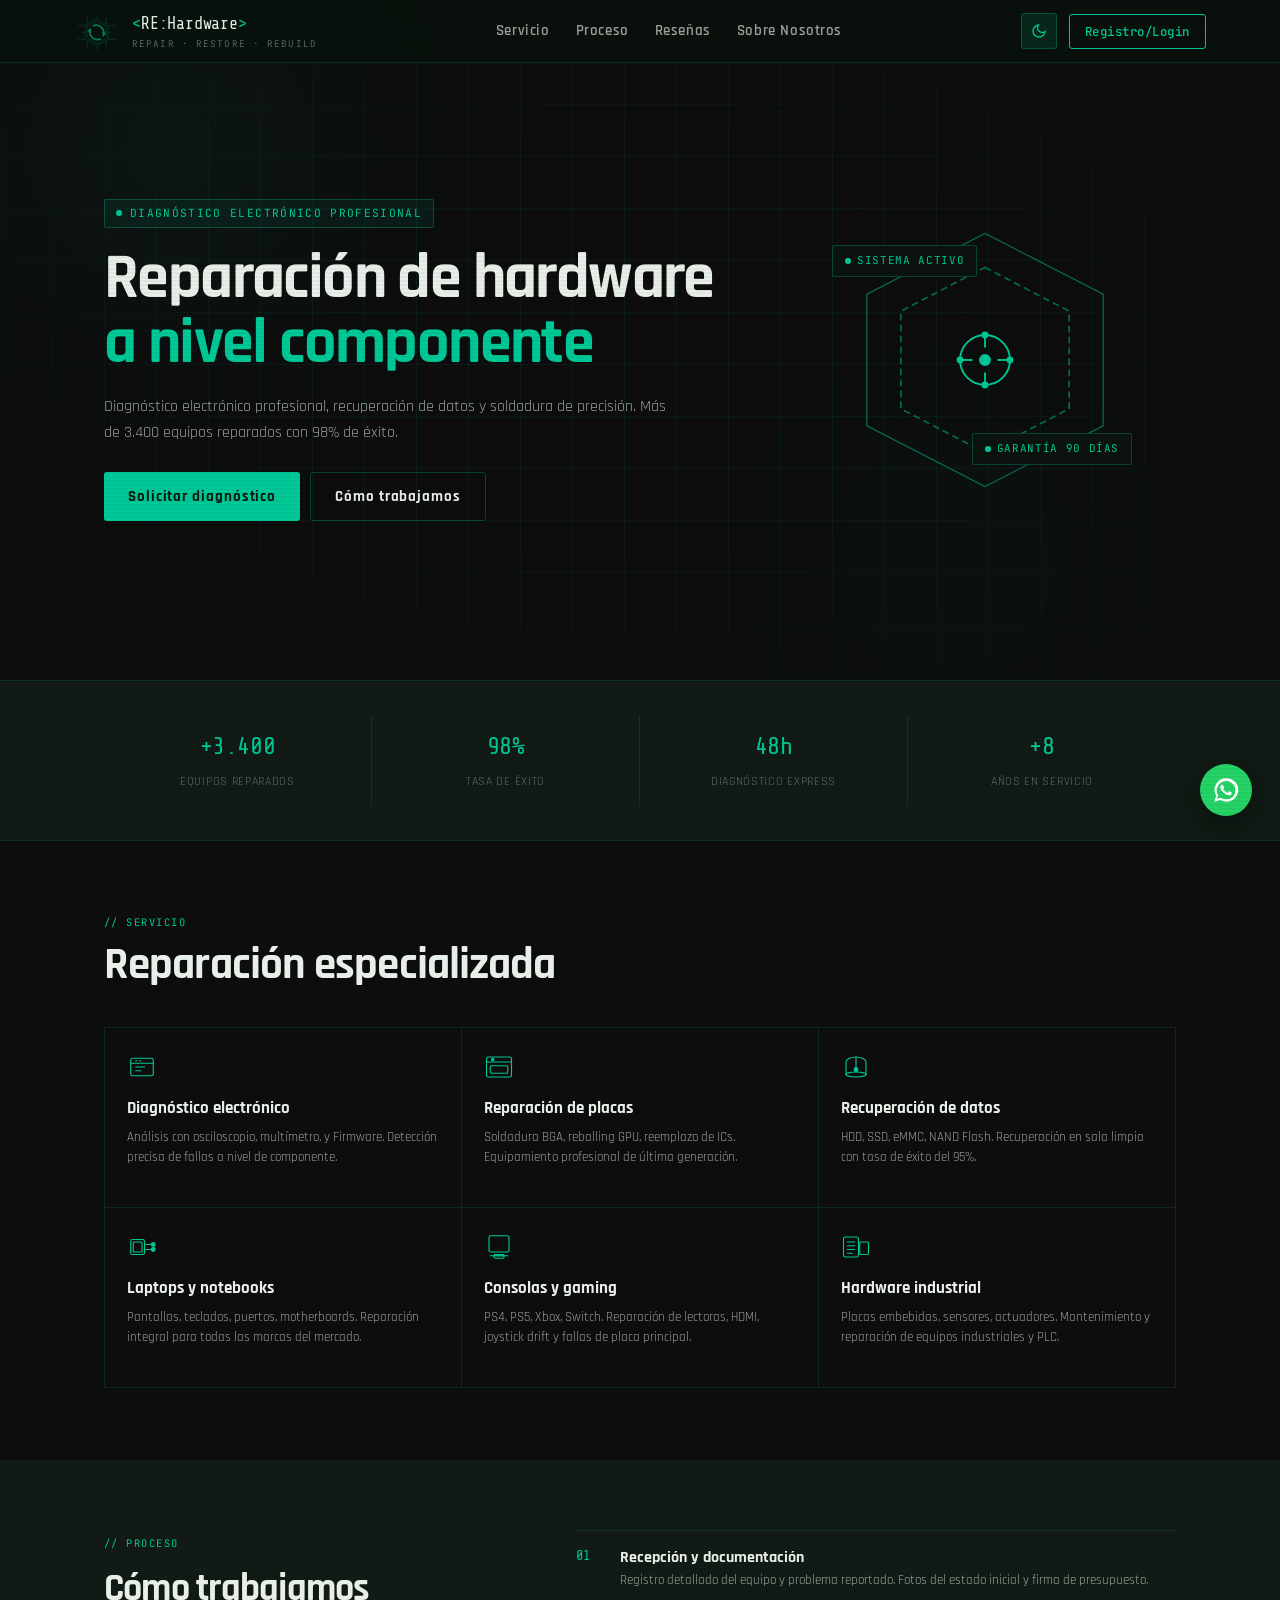
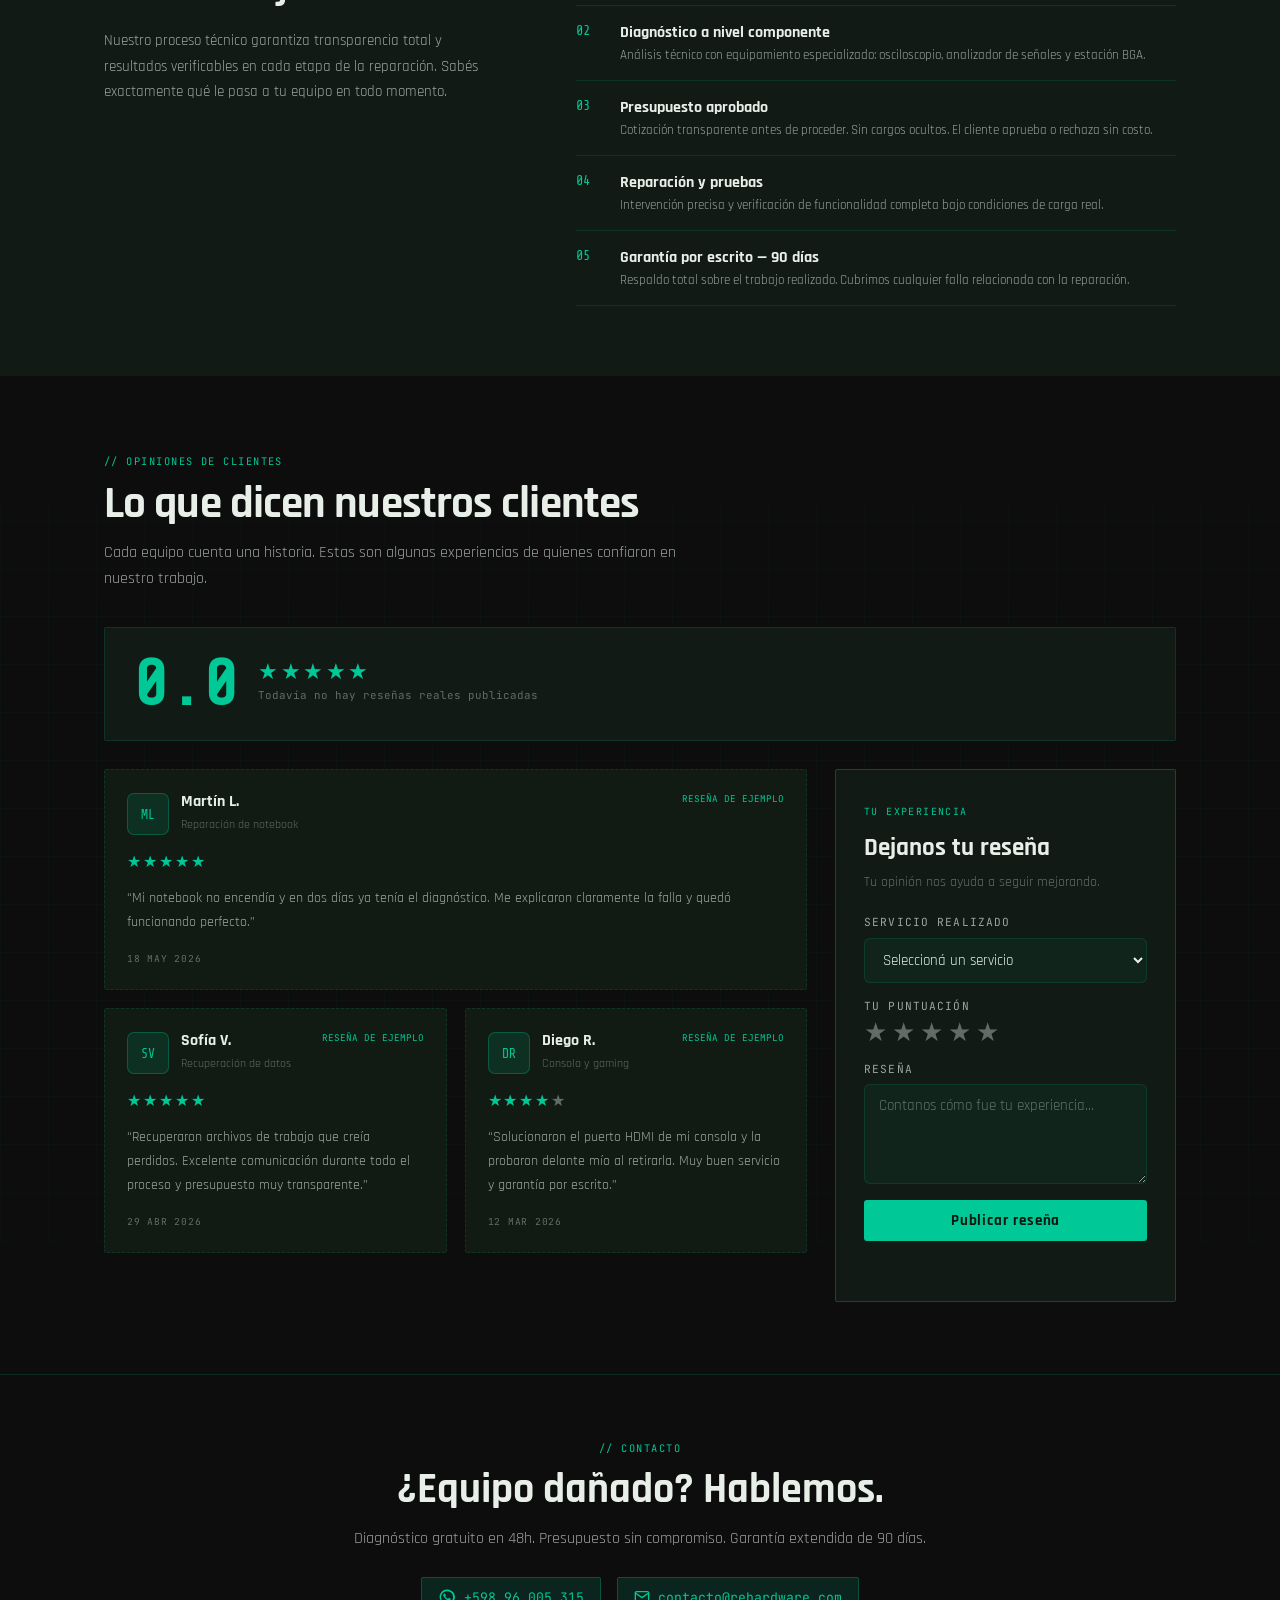
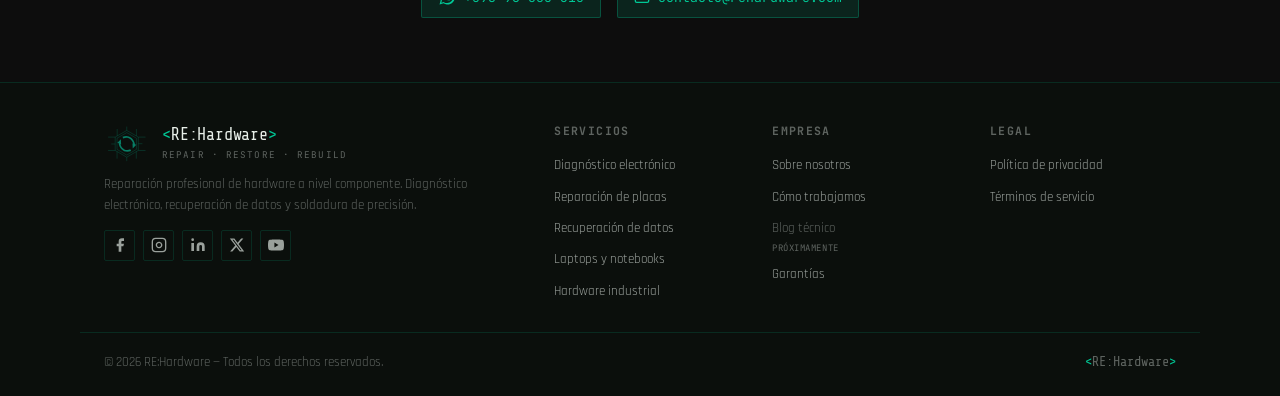
==== commit b105b50d: "Add floating WhatsApp contact button" ====
--- a/index.html
+++ b/index.html
@@ -685,6 +685,18 @@
 
 
 <!-- ════════════════ FAB ════════════════ -->
+<a
+  class="fab-whatsapp"
+  href="https://wa.me/59896005315?text=Hola%20RE%3AHardware%2C%20quisiera%20consultar%20por%20el%20diagn%C3%B3stico%20y%20reparaci%C3%B3n%20de%20un%20equipo."
+  target="_blank"
+  rel="noopener noreferrer"
+  aria-label="Contactar por WhatsApp"
+>
+  <svg viewBox="0 0 24 24" fill="currentColor" aria-hidden="true">
+    <path d="M12.04 2a9.84 9.84 0 00-8.48 14.82L2 22l5.32-1.52A9.99 9.99 0 1012.04 2zm0 17.98a8.1 8.1 0 01-4.13-1.13l-.3-.18-3.16.9.85-3.08-.2-.32a8.02 8.02 0 1113.03 1.31 8.04 8.04 0 01-6.09 2.5zm4.44-6.02c-.24-.12-1.44-.71-1.66-.79-.22-.08-.38-.12-.55.12-.16.24-.63.79-.77.95-.14.16-.28.18-.52.06-.24-.12-1.03-.38-1.95-1.21a7.24 7.24 0 01-1.35-1.68c-.14-.24-.01-.37.11-.49.11-.11.24-.28.36-.42.12-.14.16-.24.24-.4.08-.16.04-.3-.02-.42-.06-.12-.55-1.31-.75-1.8-.2-.47-.4-.4-.55-.41h-.47a.9.9 0 00-.65.3c-.22.24-.85.83-.85 2.02s.87 2.34.99 2.5c.12.16 1.7 2.6 4.13 3.65.58.25 1.03.4 1.38.51.58.18 1.11.16 1.53.1.47-.07 1.44-.59 1.64-1.16.2-.57.2-1.07.14-1.17-.06-.1-.22-.16-.46-.28z"/>
+  </svg>
+</a>
+
 <button class="fab-top" id="fabTop" aria-label="Volver arriba">
   <svg viewBox="0 0 24 24" fill="none" stroke="currentColor" stroke-width="2.5" stroke-linecap="round"><polyline points="18 15 12 9 6 15"/></svg>
 </button>
@@ -748,7 +760,7 @@
 <script>window.REVIEWS_USE_SUPABASE = true;</script>
 <script src="script.js?v=20260608-phase2"></script>
 <script type="module" src="auth.js?v=20260608-phase2"></script>
-<script type="module" src="reviews.js?v=20260608-phase2"></script>
+<script type="module" src="reviews.js?v=20260609-admin-delete"></script>
 
 </body>
 </html>
--- a/style.css
+++ b/style.css
@@ -771,6 +771,20 @@
 /* ════════════════════════════════════════════════════════════
    FAB BUTTONS
 ════════════════════════════════════════════════════════════ */
+.fab-whatsapp {
+  position:fixed; bottom:84px; right:28px; z-index:150;
+  width:52px; height:52px; border-radius:50%;
+  display:flex; align-items:center; justify-content:center;
+  background:#25d366; color:#fff;
+  box-shadow:0 8px 24px rgba(0,0,0,.3);
+  transition:transform var(--t), box-shadow var(--t);
+}
+.fab-whatsapp:hover {
+  transform:scale(1.08);
+  box-shadow:0 10px 28px rgba(0,0,0,.38);
+}
+.fab-whatsapp svg { width:28px; height:28px; }
+
 .fab-top {
   position:fixed; bottom:28px; right:28px; z-index:150;
   width:44px; height:44px; border-radius:8px;
@@ -782,6 +796,11 @@
 }
 .fab-top.show { opacity:1; transform:none; }
 .fab-top svg { width:18px; height:18px; }
+
+@media (max-width:600px) {
+  .fab-whatsapp { right:18px; bottom:76px; width:48px; height:48px; }
+  .fab-top { right:18px; bottom:20px; }
+}
 
 /* ════════════════════════════════════════════════════════════
    AUTH MODAL
@@ -1180,6 +1199,9 @@
 }
 .admin-repair-card__header {
   display:flex; align-items:flex-start; justify-content:space-between; gap:20px;
+}
+.admin-repair-card__actions {
+  display:flex; align-items:center; justify-content:flex-end; gap:10px; flex-wrap:wrap;
 }
 .admin-repair-card__header h2 { font-size:1.25rem; }
 .admin-repair-card__header p,
@@ -1266,6 +1288,7 @@
   .admin-shell { padding:24px 18px; }
   .admin-heading,
   .admin-repair-card__header { flex-direction:column; }
+  .admin-repair-card__actions { width:100%; justify-content:space-between; }
   .admin-filters,
   .admin-repair-form__grid { grid-template-columns:1fr; }
   .admin-filter-search { grid-column:auto; }
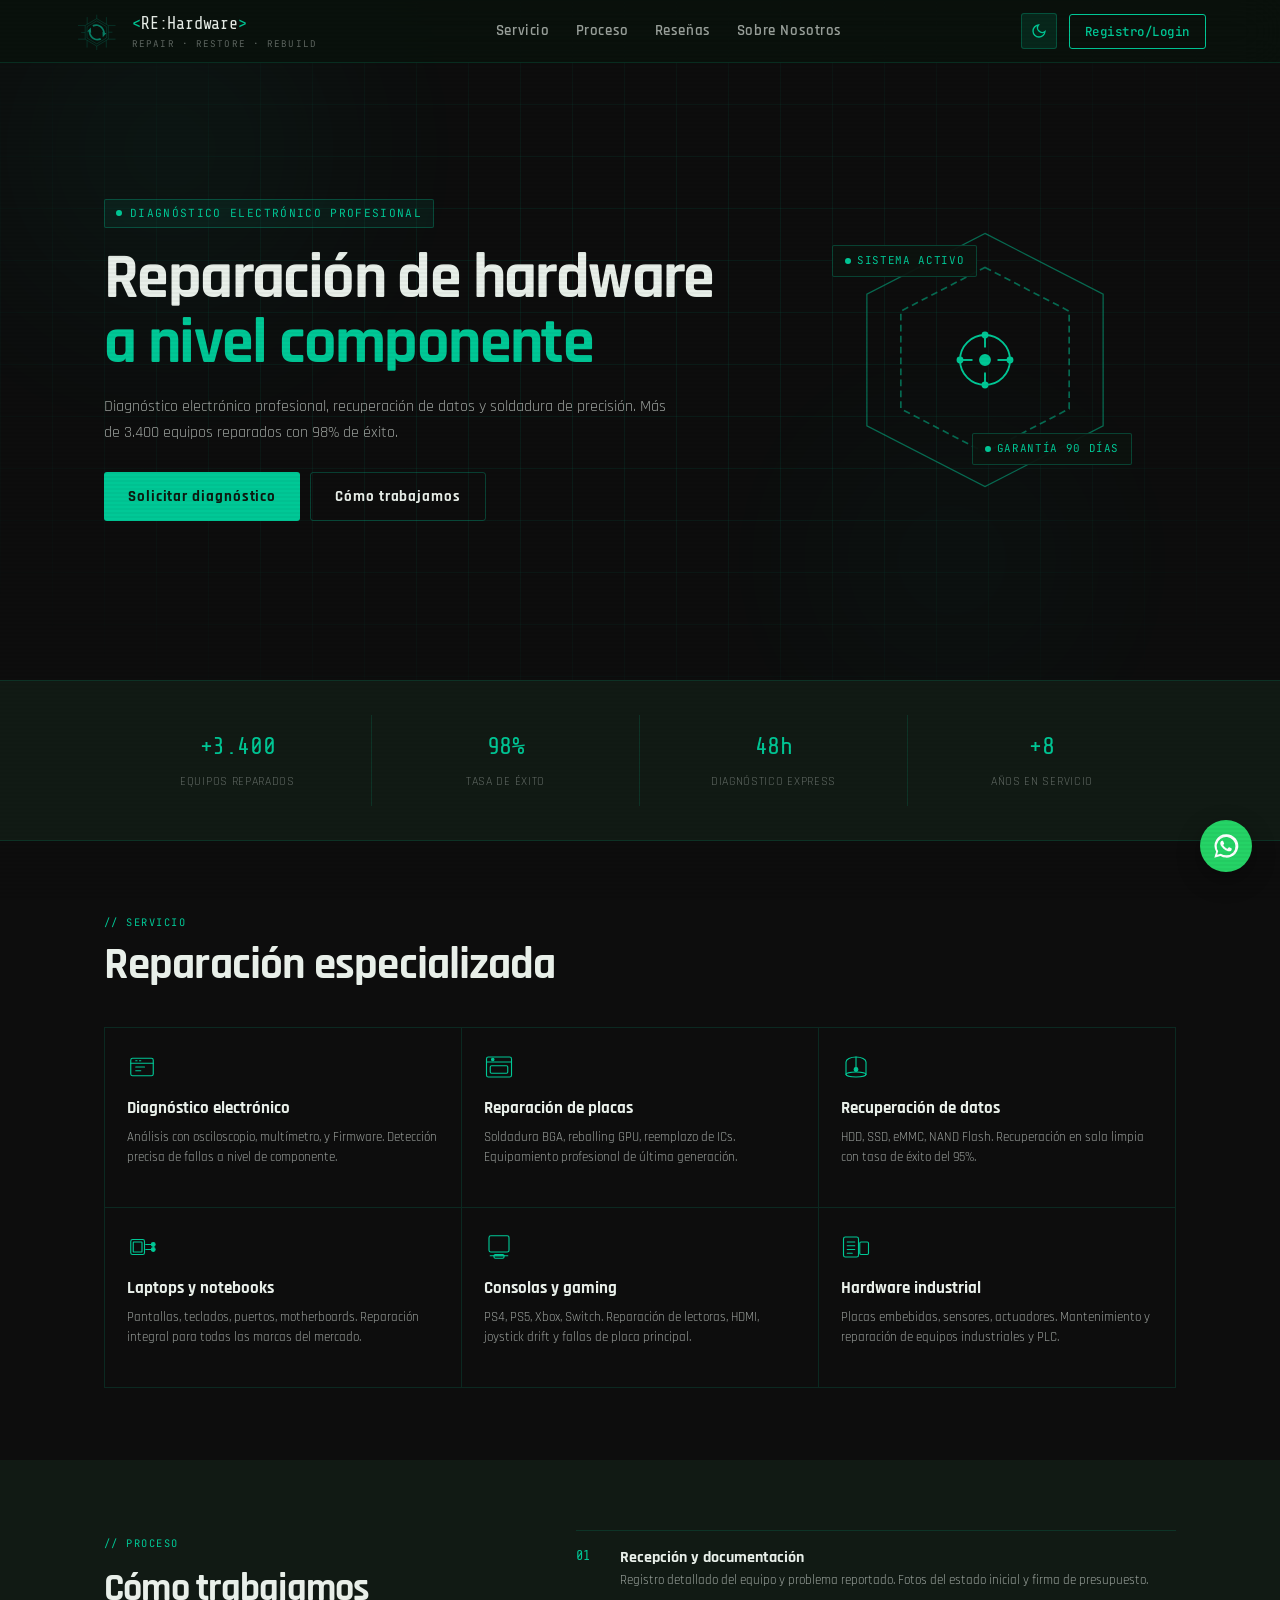
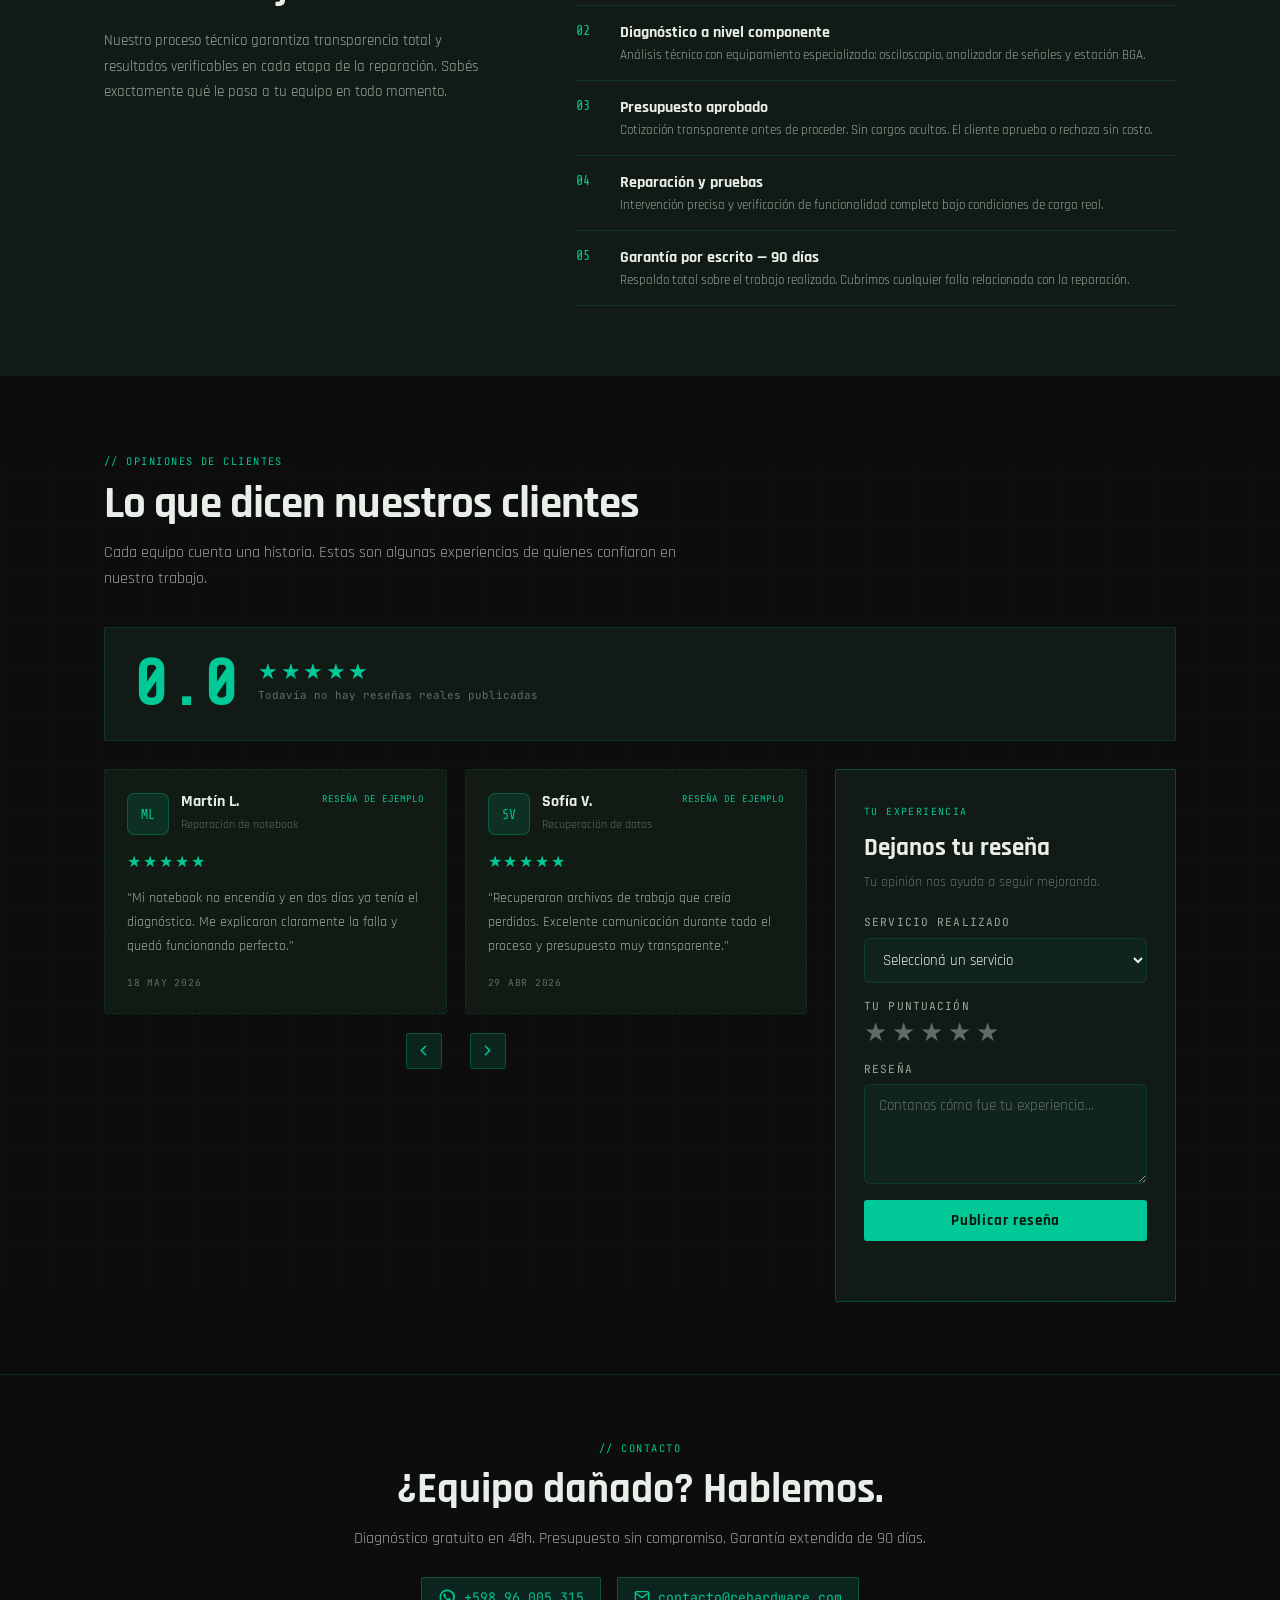
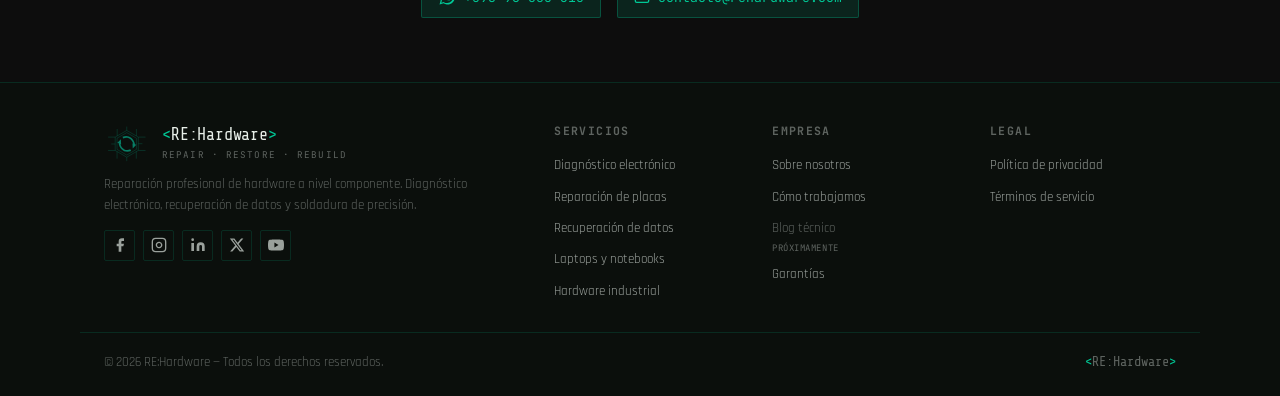
==== commit a2a5fd74: "Add responsive reviews carousel" ====
--- a/index.html
+++ b/index.html
@@ -489,7 +489,9 @@
     </div>
 
     <div class="reviews-layout">
-      <div class="reviews-list" id="reviewsList">
+      <div class="reviews-carousel" aria-label="Carrusel de rese&ntilde;as">
+        <div class="reviews-carousel__viewport" id="reviewsCarouselViewport" tabindex="0">
+          <div class="reviews-list" id="reviewsList">
         <article class="review-card review-card--demo reveal" data-rating="5" data-demo-review="true">
           <div class="review-card__top">
             <div class="review-author">
@@ -528,6 +530,17 @@
           <p>&ldquo;Solucionaron el puerto HDMI de mi consola y la probaron delante m&iacute;o al retirarla. Muy buen servicio y garant&iacute;a por escrito.&rdquo;</p>
           <time datetime="2026-03-12">12 MAR 2026</time>
         </article>
+          </div>
+        </div>
+        <div class="reviews-carousel__controls">
+          <button class="reviews-carousel__arrow" id="reviewsPrev" type="button" aria-label="Ver rese&ntilde;as anteriores">
+            <svg viewBox="0 0 24 24" fill="none" stroke="currentColor" stroke-width="2.2" stroke-linecap="round" aria-hidden="true"><polyline points="15 18 9 12 15 6"/></svg>
+          </button>
+          <div class="reviews-carousel__dots" id="reviewsDots" aria-label="P&aacute;ginas de rese&ntilde;as"></div>
+          <button class="reviews-carousel__arrow" id="reviewsNext" type="button" aria-label="Ver rese&ntilde;as siguientes">
+            <svg viewBox="0 0 24 24" fill="none" stroke="currentColor" stroke-width="2.2" stroke-linecap="round" aria-hidden="true"><polyline points="9 18 15 12 9 6"/></svg>
+          </button>
+        </div>
       </div>
 
       <aside class="review-form-wrap reveal">
@@ -760,7 +773,7 @@
 <script>window.REVIEWS_USE_SUPABASE = true;</script>
 <script src="script.js?v=20260608-phase2"></script>
 <script type="module" src="auth.js?v=20260608-phase2"></script>
-<script type="module" src="reviews.js?v=20260609-admin-delete"></script>
+<script type="module" src="reviews.js?v=20260609-reviews-carousel"></script>
 
 </body>
 </html>
--- a/style.css
+++ b/style.css
@@ -574,13 +574,26 @@
   display:grid; grid-template-columns:minmax(0, 1.65fr) minmax(300px, .8fr);
   gap:28px; align-items:start;
 }
-.reviews-list { display:grid; grid-template-columns:1fr 1fr; gap:18px; }
+.reviews-carousel { min-width:0; }
+.reviews-carousel__viewport {
+  overflow:hidden;
+  scroll-behavior:smooth;
+  scrollbar-width:none;
+}
+.reviews-carousel__viewport::-webkit-scrollbar { display:none; }
+.reviews-list {
+  --reviews-visible:2;
+  display:grid;
+  grid-auto-flow:column;
+  grid-auto-columns:calc((100% - 18px) / var(--reviews-visible));
+  gap:18px;
+}
 .review-card {
   min-height:245px; padding:24px; background:var(--card-bg);
   border:1px solid var(--border); border-radius:10px;
   display:flex; flex-direction:column; transition:var(--t);
-}
-.review-card:first-child { grid-column:1 / -1; min-height:220px; }
+  scroll-snap-align:start;
+}
 .review-card:hover { border-color:var(--border-2); transform:translateY(-3px); box-shadow:var(--shadow-g); }
 .review-card--demo {
   border-style:dashed;
@@ -643,6 +656,37 @@
 .review-card time {
   color:var(--text-3); font-family:'JetBrains Mono', monospace;
   font-size:.6rem; letter-spacing:.08em;
+}
+.reviews-carousel__controls {
+  min-height:38px; margin-top:18px;
+  display:flex; align-items:center; justify-content:center; gap:14px;
+}
+.reviews-carousel__arrow {
+  width:36px; height:36px; padding:0;
+  display:flex; align-items:center; justify-content:center;
+  color:var(--accent); background:var(--accent-dim);
+  border:1px solid var(--border-2); border-radius:3px;
+  cursor:pointer; transition:var(--t);
+}
+.reviews-carousel__arrow:hover:not(:disabled) {
+  color:#0d1a10; background:var(--accent);
+}
+.reviews-carousel__arrow:disabled { opacity:.35; cursor:not-allowed; }
+.reviews-carousel__arrow svg { width:17px; height:17px; }
+.reviews-carousel__dots {
+  display:flex; align-items:center; justify-content:center; gap:7px;
+}
+.reviews-carousel__dot {
+  width:7px; height:7px; padding:0;
+  background:transparent; border:1px solid var(--border-2); border-radius:50%;
+  cursor:pointer; transition:var(--t);
+}
+.reviews-carousel__dot.active {
+  width:20px; background:var(--accent); border-color:var(--accent); border-radius:5px;
+}
+.reviews-carousel__dot:focus-visible,
+.reviews-carousel__arrow:focus-visible {
+  outline:2px solid var(--accent); outline-offset:3px;
 }
 .review-form-wrap {
   position:sticky; top:88px; padding:28px;
@@ -772,7 +816,7 @@
    FAB BUTTONS
 ════════════════════════════════════════════════════════════ */
 .fab-whatsapp {
-  position:fixed; bottom:84px; right:28px; z-index:150;
+  position:fixed; bottom:28px; right:28px; z-index:150;
   width:52px; height:52px; border-radius:50%;
   display:flex; align-items:center; justify-content:center;
   background:#25d366; color:#fff;
@@ -786,7 +830,7 @@
 .fab-whatsapp svg { width:28px; height:28px; }
 
 .fab-top {
-  position:fixed; bottom:28px; right:28px; z-index:150;
+  position:fixed; bottom:92px; right:28px; z-index:150;
   width:44px; height:44px; border-radius:8px;
   background: var(--accent); color: #0d1a10;
   border:none; cursor:pointer; display:flex;
@@ -798,8 +842,8 @@
 .fab-top svg { width:18px; height:18px; }
 
 @media (max-width:600px) {
-  .fab-whatsapp { right:18px; bottom:76px; width:48px; height:48px; }
-  .fab-top { right:18px; bottom:20px; }
+  .fab-whatsapp { right:18px; bottom:20px; width:48px; height:48px; }
+  .fab-top { right:18px; bottom:80px; }
 }
 
 /* ════════════════════════════════════════════════════════════
@@ -1274,8 +1318,10 @@
   .reviews-section { padding:70px 0; }
   .reviews-summary { grid-template-columns:1fr; gap:24px; padding:24px; }
   .reviews-score strong { font-size:3.25rem; }
-  .reviews-list { grid-template-columns:1fr; }
-  .review-card:first-child { grid-column:auto; }
+  .reviews-list {
+    --reviews-visible:1;
+    grid-auto-columns:100%;
+  }
   .review-card__top { flex-direction:column; }
   .review-form-wrap { padding:24px 20px; }
   .account-card { padding:28px 22px; }
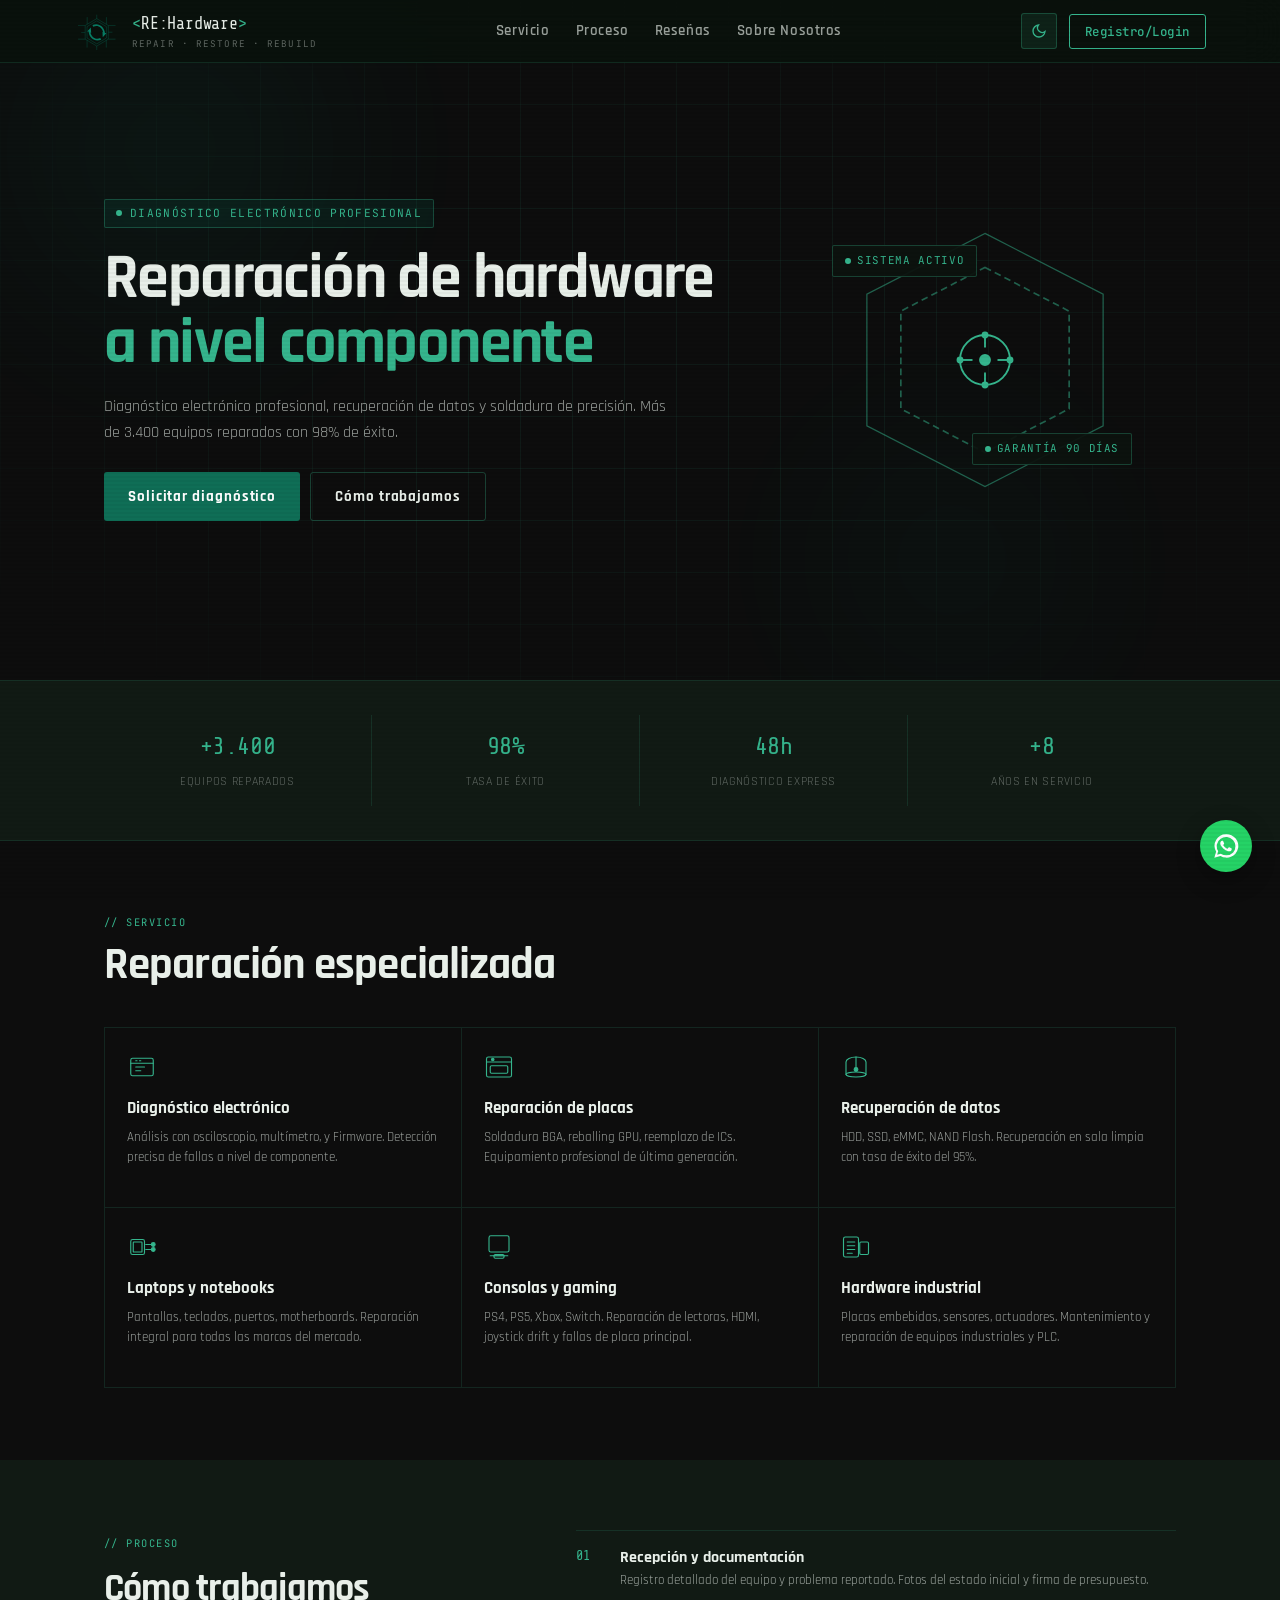
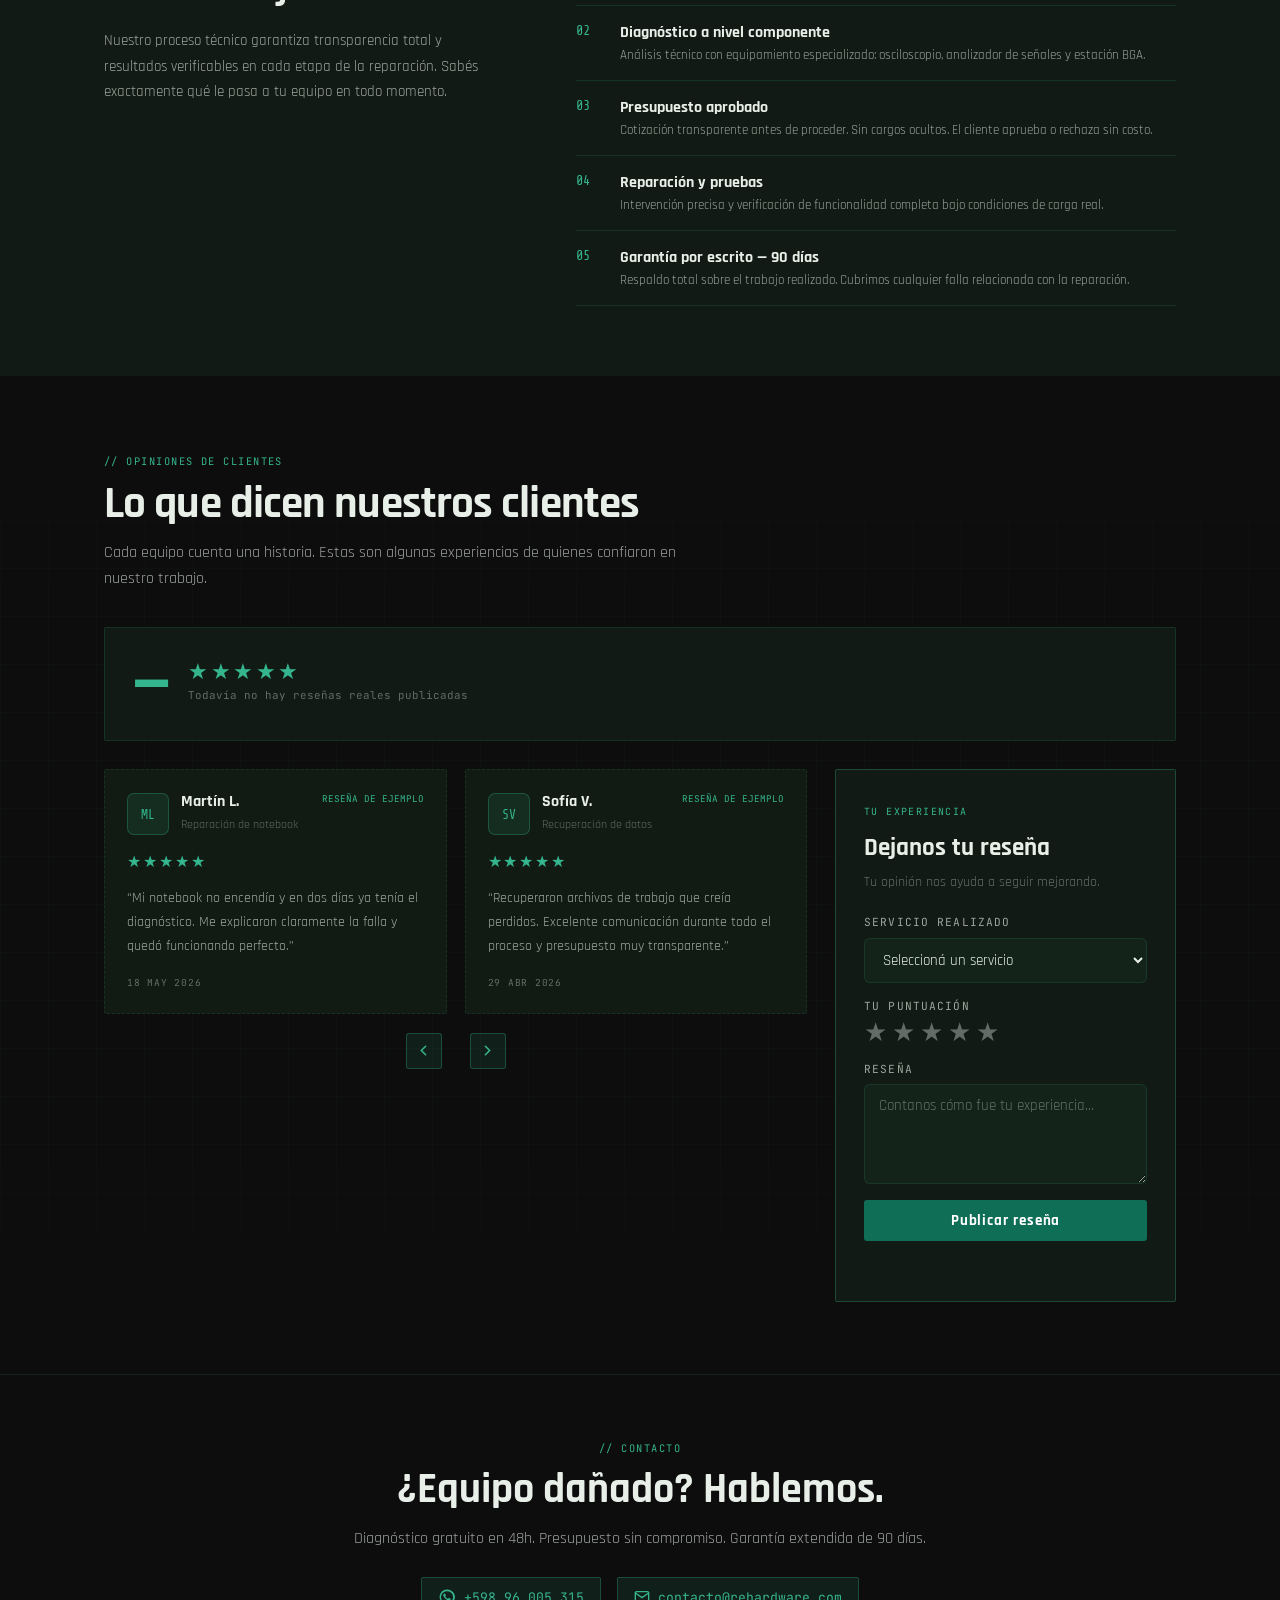
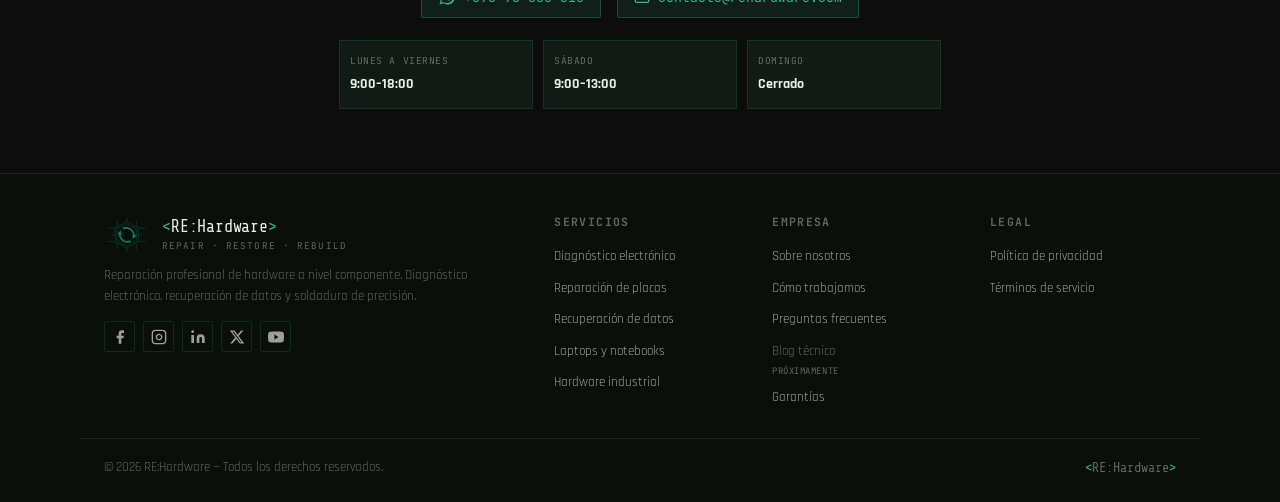
==== commit 89aef8cf: "Add FAQ and improve service information" ====
--- a/index.html
+++ b/index.html
@@ -479,7 +479,7 @@
 
     <div class="reviews-summary reveal">
       <div class="reviews-score">
-        <strong id="reviewsAverage">0.0</strong>
+        <strong id="reviewsAverage">&mdash;</strong>
         <div>
           <div class="stars stars--large" id="reviewsAverageStars" aria-label="Todavía no hay puntuaciones reales">★★★★★</div>
           <span id="reviewsTotal">Todavía no hay reseñas reales publicadas</span>
@@ -624,6 +624,20 @@
           </svg>
           contacto@rehardware.com
         </a>
+      </div>
+      <div class="contact-hours" aria-label="Horarios de atención">
+        <div class="contact-hours__item">
+          <span>Lunes a Viernes</span>
+          <strong>9:00&ndash;18:00</strong>
+        </div>
+        <div class="contact-hours__item">
+          <span>S&aacute;bado</span>
+          <strong>9:00&ndash;13:00</strong>
+        </div>
+        <div class="contact-hours__item">
+          <span>Domingo</span>
+          <strong>Cerrado</strong>
+        </div>
       </div>
     </div>
   </div>
@@ -678,6 +692,7 @@
       <ul>
         <li><a href="/nosotros.html">Sobre nosotros</a></li>
         <li><a href="#proceso">Cómo trabajamos</a></li>
+        <li><a href="faq.html">Preguntas frecuentes</a></li>
         <li><span class="footer__unavailable">Blog técnico <small>próximamente</small></span></li>
         <li><a href="garantia.html">Garantías</a></li>
       </ul>
--- a/style.css
+++ b/style.css
@@ -1,7 +1,7 @@
 /* ════════════════════════════════════════════════════════════
    RE:HARDWARE — Design System
-   Dark: #0d0d0d bg, #1a2a1f surfaces, #00c896 accent
-   Light: #f0f4f0 bg, #ffffff surfaces, #007a5c accent
+   Dark: #0d0d0d bg, #1a2a1f surfaces, #35b58d accent
+   Light: #f0f4f0 bg, #ffffff surfaces, #0f6e56 accent
 ════════════════════════════════════════════════════════════ */
 
 :root {
@@ -10,20 +10,21 @@
   --surface:     #111a14;
   --surface-2:   #172019;
   --surface-3:   #1e2d22;
-  --border:      rgba(0,200,150,.15);
-  --border-2:    rgba(0,200,150,.28);
-  --accent:      #00c896;
-  --accent-dim:  rgba(0,200,150,.12);
-  --accent-glow: rgba(0,200,150,.32);
+  --brand-base:  #0f6e56;
+  --border:      rgba(53,181,141,.15);
+  --border-2:    rgba(53,181,141,.3);
+  --accent:      #35b58d;
+  --accent-dim:  rgba(53,181,141,.11);
+  --accent-glow: rgba(15,110,86,.3);
   --text:        #e8efe9;
   --text-2:      rgba(232,239,233,.65);
   --text-3:      rgba(232,239,233,.38);
   --white:       #ffffff;
   --header-bg:   rgba(10,18,12,.92);
   --card-bg:     #131e16;
-  --input-bg:    rgba(0,200,150,.06);
+  --input-bg:    rgba(53,181,141,.06);
   --shadow:      0 8px 40px rgba(0,0,0,.55);
-  --shadow-g:    0 8px 32px rgba(0,200,150,.25);
+  --shadow-g:    0 8px 32px rgba(15,110,86,.28);
   --ease:        cubic-bezier(.4,0,.2,1);
   --t:           .24s var(--ease);
 }
@@ -33,11 +34,12 @@
   --surface:     #f7fbf7;
   --surface-2:   #ffffff;
   --surface-3:   #e8f0e9;
-  --border:      rgba(0,100,70,.18);
-  --border-2:    rgba(0,100,70,.32);
-  --accent:      #007a5c;
-  --accent-dim:  rgba(0,122,92,.1);
-  --accent-glow: rgba(0,122,92,.22);
+  --brand-base:  #0f6e56;
+  --border:      rgba(15,110,86,.18);
+  --border-2:    rgba(15,110,86,.34);
+  --accent:      #0f6e56;
+  --accent-dim:  rgba(15,110,86,.1);
+  --accent-glow: rgba(15,110,86,.22);
   --text:        #0f1f12;
   --text-2:      rgba(15,31,18,.62);
   --text-3:      rgba(15,31,18,.38);
@@ -275,7 +277,7 @@
   font-family:'Rajdhani', sans-serif;
   font-size:.95rem; font-weight:700; letter-spacing:.06em;
   padding:12px 28px; border-radius:6px;
-  background: var(--accent); color: #0d1a10;
+  background: var(--brand-base); color: #ffffff;
   border:none; cursor:pointer; transition: var(--t);
   display:inline-flex; align-items:center; gap:8px;
 }
@@ -755,6 +757,23 @@
 .contact-chip:hover { background: var(--accent); color: #0d1a10; }
 .contact-chip svg { width:16px; height:16px; }
 .contact-chip svg.contact-chip__whatsapp { width:18px; height:18px; flex-shrink:0; }
+.contact-hours {
+  display:grid; grid-template-columns:repeat(3,1fr);
+  gap:10px; margin-top:22px;
+}
+.contact-hours__item {
+  padding:12px 10px; border:1px solid var(--border);
+  background:var(--surface); text-align:left;
+}
+.contact-hours__item span,
+.contact-hours__item strong { display:block; }
+.contact-hours__item span {
+  color:var(--text-3); font-family:'JetBrains Mono', monospace;
+  font-size:.6rem; letter-spacing:.06em; text-transform:uppercase;
+}
+.contact-hours__item strong {
+  margin-top:4px; color:var(--text); font-size:.88rem;
+}
 
 /* ════════════════════════════════════════════════════════════
    FOOTER
@@ -924,17 +943,23 @@
 
 .auth-forgot {
   font-family:'JetBrains Mono', monospace; font-size:.68rem;
-  color: var(--text-3); text-align:right; letter-spacing:.06em;
+  color: var(--text-2); text-align:right; letter-spacing:.06em;
   cursor:pointer; transition: var(--t); margin-top:-8px;
   border:0; background:transparent; align-self:flex-end;
-}
-.auth-forgot:hover { color: var(--accent); }
+  text-decoration:underline;
+  text-decoration-color:var(--border-2);
+  text-underline-offset:3px;
+}
+.auth-forgot:hover {
+  color:var(--accent);
+  text-decoration-color:var(--accent);
+}
 
 .btn-auth-submit {
   font-family:'Rajdhani', sans-serif; font-size:.95rem; font-weight:700;
   letter-spacing:.08em; text-transform:uppercase;
   padding:12px; border-radius:6px;
-  background: var(--accent); color: #0d1a10;
+  background:var(--brand-base); color:#ffffff;
   border:none; cursor:pointer; transition: var(--t); margin-top:8px;
 }
 .btn-auth-submit:hover { box-shadow: var(--shadow-g); transform:translateY(-1px); }
@@ -1043,10 +1068,41 @@
   font-family:'JetBrains Mono', monospace;
   font-size:.68rem;
 }
+.about-page { max-width:920px; }
+.about-intro { width:100%; }
+.about-intro > p:not(.legal-document__lead) + p { margin-top:16px; }
+.about-stats {
+  margin:22px auto 0; padding:20px 0;
+  border:1px solid var(--border-2); background:var(--surface);
+}
+.faq-list { display:grid; gap:10px; }
+.faq-list details {
+  border:1px solid var(--border); background:var(--card-bg);
+}
+.faq-list details[open] { border-color:var(--border-2); }
+.faq-list summary {
+  padding:16px 46px 16px 18px; position:relative;
+  color:var(--text); font-family:'Rajdhani', sans-serif;
+  font-size:1.05rem; font-weight:700; cursor:pointer;
+  list-style:none;
+}
+.faq-list summary::-webkit-details-marker { display:none; }
+.faq-list summary::after {
+  content:'+'; position:absolute; top:50%; right:18px;
+  color:var(--accent); font-family:'Share Tech Mono', monospace;
+  font-size:1.25rem; transform:translateY(-50%);
+}
+.faq-list details[open] summary::after { content:'−'; }
+.faq-list details p {
+  margin:0; padding:0 18px 18px;
+  border-top:1px solid var(--border); padding-top:14px;
+}
 
 @media (max-width:600px) {
   .legal-page { padding:92px 16px 42px; }
   .legal-document { padding:28px 22px; }
+  .about-stats .stat-item { border-bottom:1px solid var(--border); }
+  .about-stats .stat-item:nth-last-child(-n+2) { border-bottom:0; }
 }
 
 @media (prefers-reduced-motion: reduce) {
@@ -1142,6 +1198,47 @@
   color:#ff7b72; border-color:rgba(255,123,114,.3); background:rgba(255,123,114,.08);
 }
 .repair-status--delivered { color:var(--text-3); }
+.repair-stepper {
+  display:grid; grid-template-columns:repeat(5,1fr);
+  margin:20px 0 4px; list-style:none;
+}
+.repair-stepper__step {
+  min-width:0; position:relative;
+  display:flex; flex-direction:column; align-items:center;
+  gap:7px; text-align:center; color:var(--text-3);
+}
+.repair-stepper__step:not(:last-child)::after {
+  content:''; position:absolute; z-index:0;
+  top:13px; left:calc(50% + 15px); right:calc(-50% + 15px);
+  height:1px; background:var(--border-2);
+}
+.repair-stepper__marker {
+  width:28px; height:28px; position:relative; z-index:1;
+  display:flex; align-items:center; justify-content:center;
+  border:1px solid var(--border-2); border-radius:50%;
+  background:var(--card-bg); color:inherit;
+  font-family:'Share Tech Mono', monospace; font-size:.58rem;
+}
+.repair-stepper__label {
+  font-family:'JetBrains Mono', monospace; font-size:.55rem;
+  line-height:1.3; text-transform:uppercase; letter-spacing:.03em;
+}
+.repair-stepper__step.is-complete,
+.repair-stepper__step.is-active { color:var(--accent); }
+.repair-stepper__step.is-complete::after { background:var(--accent); }
+.repair-stepper__step.is-complete .repair-stepper__marker {
+  border-color:var(--accent); background:var(--accent-dim);
+}
+.repair-stepper__step.is-active .repair-stepper__marker {
+  border-color:var(--accent); background:var(--brand-base); color:#fff;
+  box-shadow:0 0 0 3px var(--accent-dim);
+}
+.repair-stepper--cancelled .repair-stepper__step:first-child {
+  color:#ff7b72;
+}
+.repair-stepper--cancelled .repair-stepper__step:first-child .repair-stepper__marker {
+  border-color:rgba(255,123,114,.55); background:rgba(255,123,114,.08);
+}
 
 .repair-quote {
   margin-top:18px; padding:18px; border-radius:8px;
@@ -1396,7 +1493,7 @@
   border-radius:3px;
   padding:11px 24px;
 }
-.btn-primary:hover { transform:none; box-shadow:0 6px 20px rgba(0,200,150,.18); }
+.btn-primary:hover { transform:none; box-shadow:0 6px 20px rgba(15,110,86,.26); }
 .hero__hex-wrap { width:270px; height:270px; }
 .hero__hex-inner { inset:34px; }
 .hero__hex-center { inset:68px; }
@@ -1556,19 +1653,20 @@
 }
 
 [data-theme="light"] .footer {
-  background:#dfe8e1;
+  background:#d8e4dc;
   color:#0f1f12;
   --text:#0f1f12;
-  --text-2:rgba(15,31,18,.82);
-  --text-3:rgba(15,31,18,.68);
+  --text-2:rgba(15,31,18,.86);
+  --text-3:rgba(15,31,18,.72);
+  border-top-color:rgba(15,110,86,.28);
 }
 
 [data-theme="dark"] .auth-modal {
   max-width:400px;
   padding:28px 36px 26px;
   border-radius:0;
-  border-color:rgba(0,232,174,.56);
-  background:#0b604b;
+  border-color:rgba(53,181,141,.5);
+  background:#0f6e56;
   box-shadow:0 22px 60px rgba(0,0,0,.52);
 }
 [data-theme="dark"] .auth-modal .modal-logo {
@@ -1583,7 +1681,7 @@
 }
 [data-theme="dark"] .auth-modal .modal-logo-text {
   color:rgba(255,255,255,.96);
-  text-shadow:0 0 12px rgba(0,232,174,.18);
+  text-shadow:0 0 12px rgba(53,181,141,.16);
 }
 [data-theme="dark"] .modal-logo-sub,
 [data-theme="dark"] .auth-status { color:rgba(255,255,255,.74); }
@@ -1611,7 +1709,7 @@
   right:12px;
   bottom:0;
   height:2px;
-  background:#00e8ae;
+  background:#65d0ad;
 }
 [data-theme="dark"] .auth-modal .auth-field { gap:14px; }
 [data-theme="dark"] .auth-modal .fg { gap:6px; }
@@ -1631,22 +1729,22 @@
 }
 [data-theme="dark"] .auth-modal .fg input::placeholder { color:rgba(13,33,25,.55); }
 [data-theme="dark"] .auth-modal .fg input:focus {
-  border-color:#00f0b4;
+  border-color:#35b58d;
   background:#edf4f1;
-  box-shadow:0 0 0 3px rgba(0,232,174,.22);
+  box-shadow:0 0 0 3px rgba(53,181,141,.24);
 }
 [data-theme="dark"] .auth-modal .btn-auth-submit {
   border-radius:0;
   min-height:44px;
   margin-top:4px;
-  border:1px solid #35efbd;
-  background:#00d6a0;
-  color:#07291f;
+  border:1px solid #66c9aa;
+  background:#0b4f3e;
+  color:#ffffff;
   font-weight:700;
   box-shadow:inset 0 -2px 0 rgba(4,67,51,.24);
 }
 [data-theme="dark"] .auth-modal .btn-auth-submit:hover {
-  background:#18e6b0;
+  background:#123f34;
   box-shadow:0 5px 18px rgba(0,0,0,.22);
 }
 [data-theme="dark"] .auth-modal .auth-status {
@@ -1655,7 +1753,14 @@
 }
 [data-theme="dark"] .auth-modal .auth-forgot {
   margin-top:-4px;
-  color:rgba(255,255,255,.76);
+  color:rgba(255,255,255,.92);
+  text-decoration:underline;
+  text-decoration-color:rgba(255,255,255,.52);
+  text-underline-offset:3px;
+}
+[data-theme="dark"] .auth-modal .auth-forgot:hover {
+  color:#ffffff;
+  text-decoration-color:#ffffff;
 }
 [data-theme="dark"] .auth-modal .modal-close {
   top:12px;
@@ -1733,4 +1838,19 @@
   [data-theme="dark"] .auth-modal {
     padding:26px 24px 24px;
   }
-}
+  .contact-hours { grid-template-columns:1fr; }
+  .repair-stepper {
+    grid-template-columns:1fr; gap:0;
+    margin-top:18px;
+  }
+  .repair-stepper__step {
+    min-height:42px; display:grid;
+    grid-template-columns:30px 1fr; align-items:start;
+    gap:10px; text-align:left;
+  }
+  .repair-stepper__step:not(:last-child)::after {
+    top:28px; bottom:0; left:14px; right:auto;
+    width:1px; height:auto;
+  }
+  .repair-stepper__label { padding-top:7px; }
+}
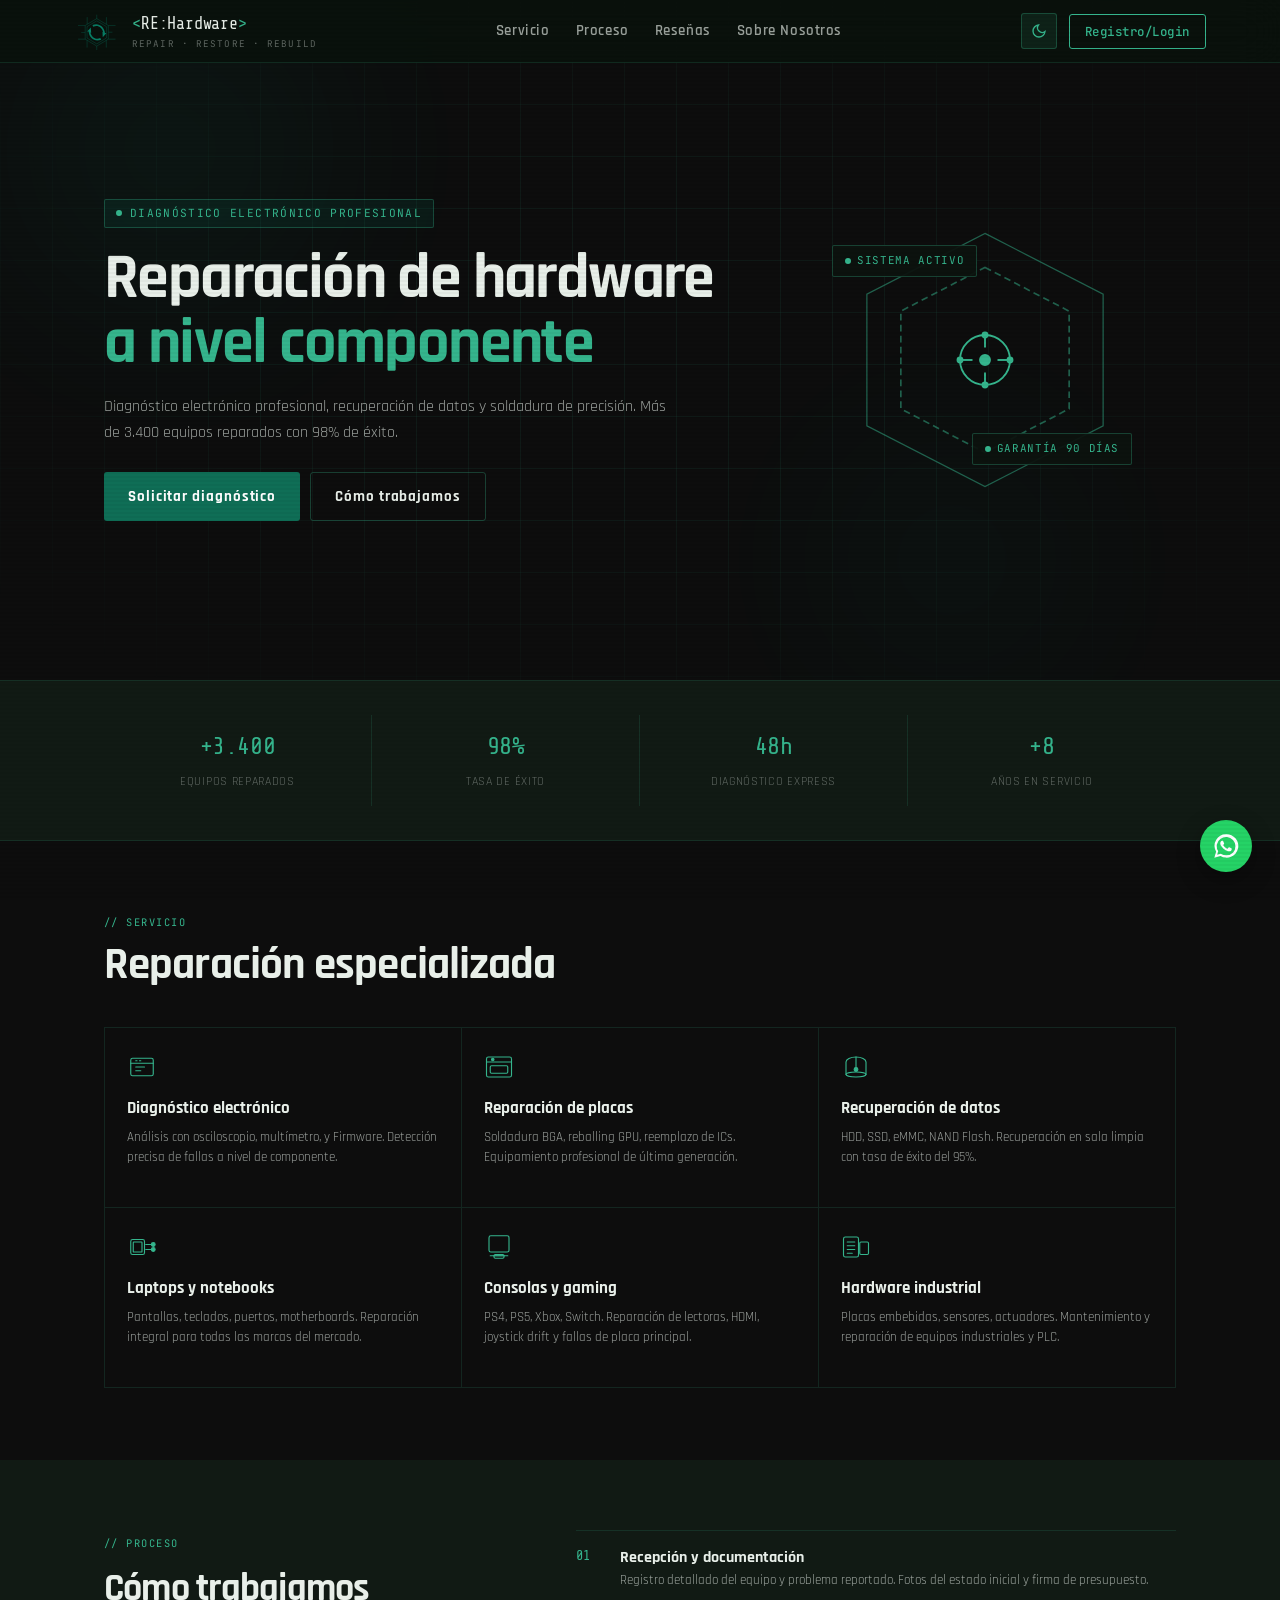
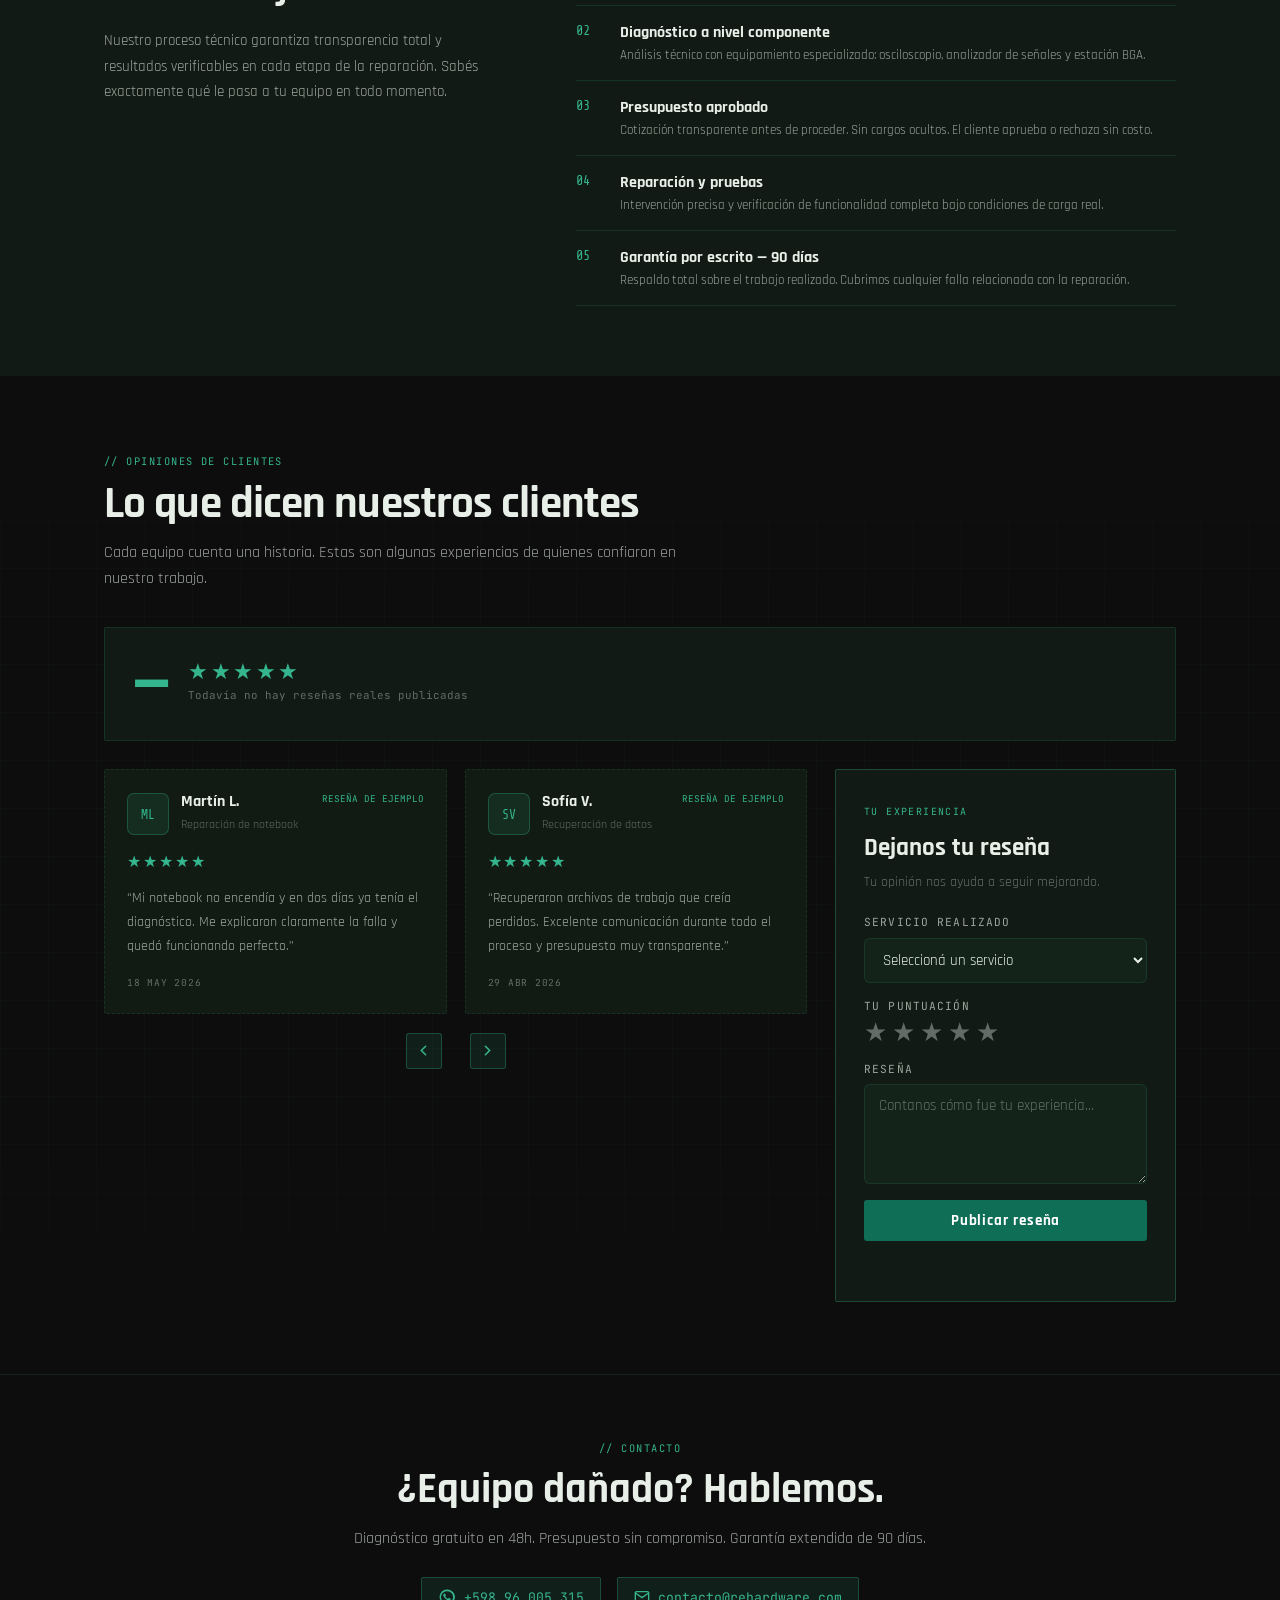
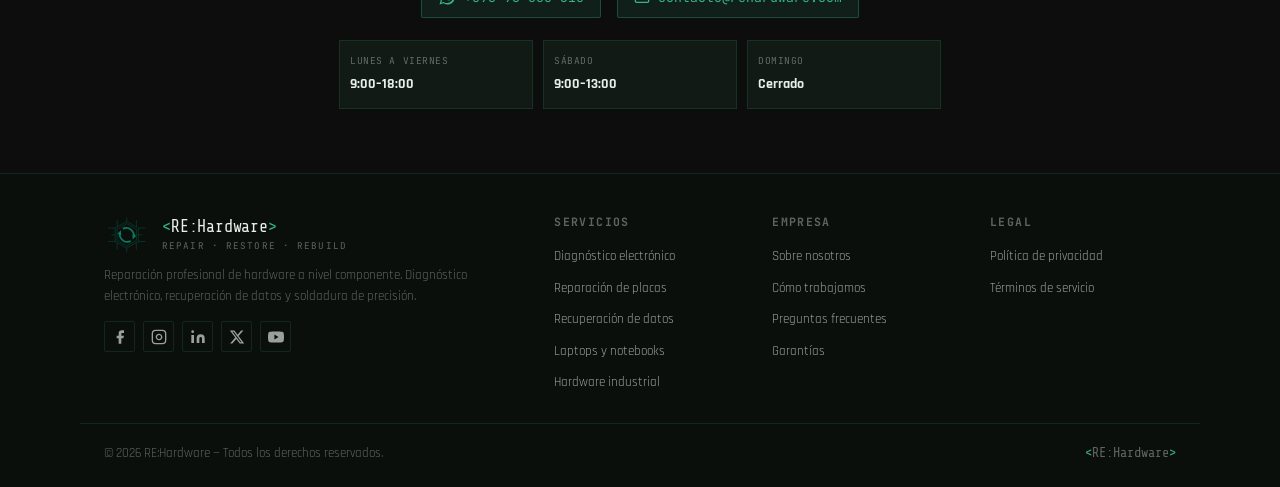
==== commit 51b5fc06: "Remove technical blog placeholder from footer" ====
--- a/index.html
+++ b/index.html
@@ -693,7 +693,6 @@
         <li><a href="/nosotros.html">Sobre nosotros</a></li>
         <li><a href="#proceso">Cómo trabajamos</a></li>
         <li><a href="faq.html">Preguntas frecuentes</a></li>
-        <li><span class="footer__unavailable">Blog técnico <small>próximamente</small></span></li>
         <li><a href="garantia.html">Garantías</a></li>
       </ul>
     </div>
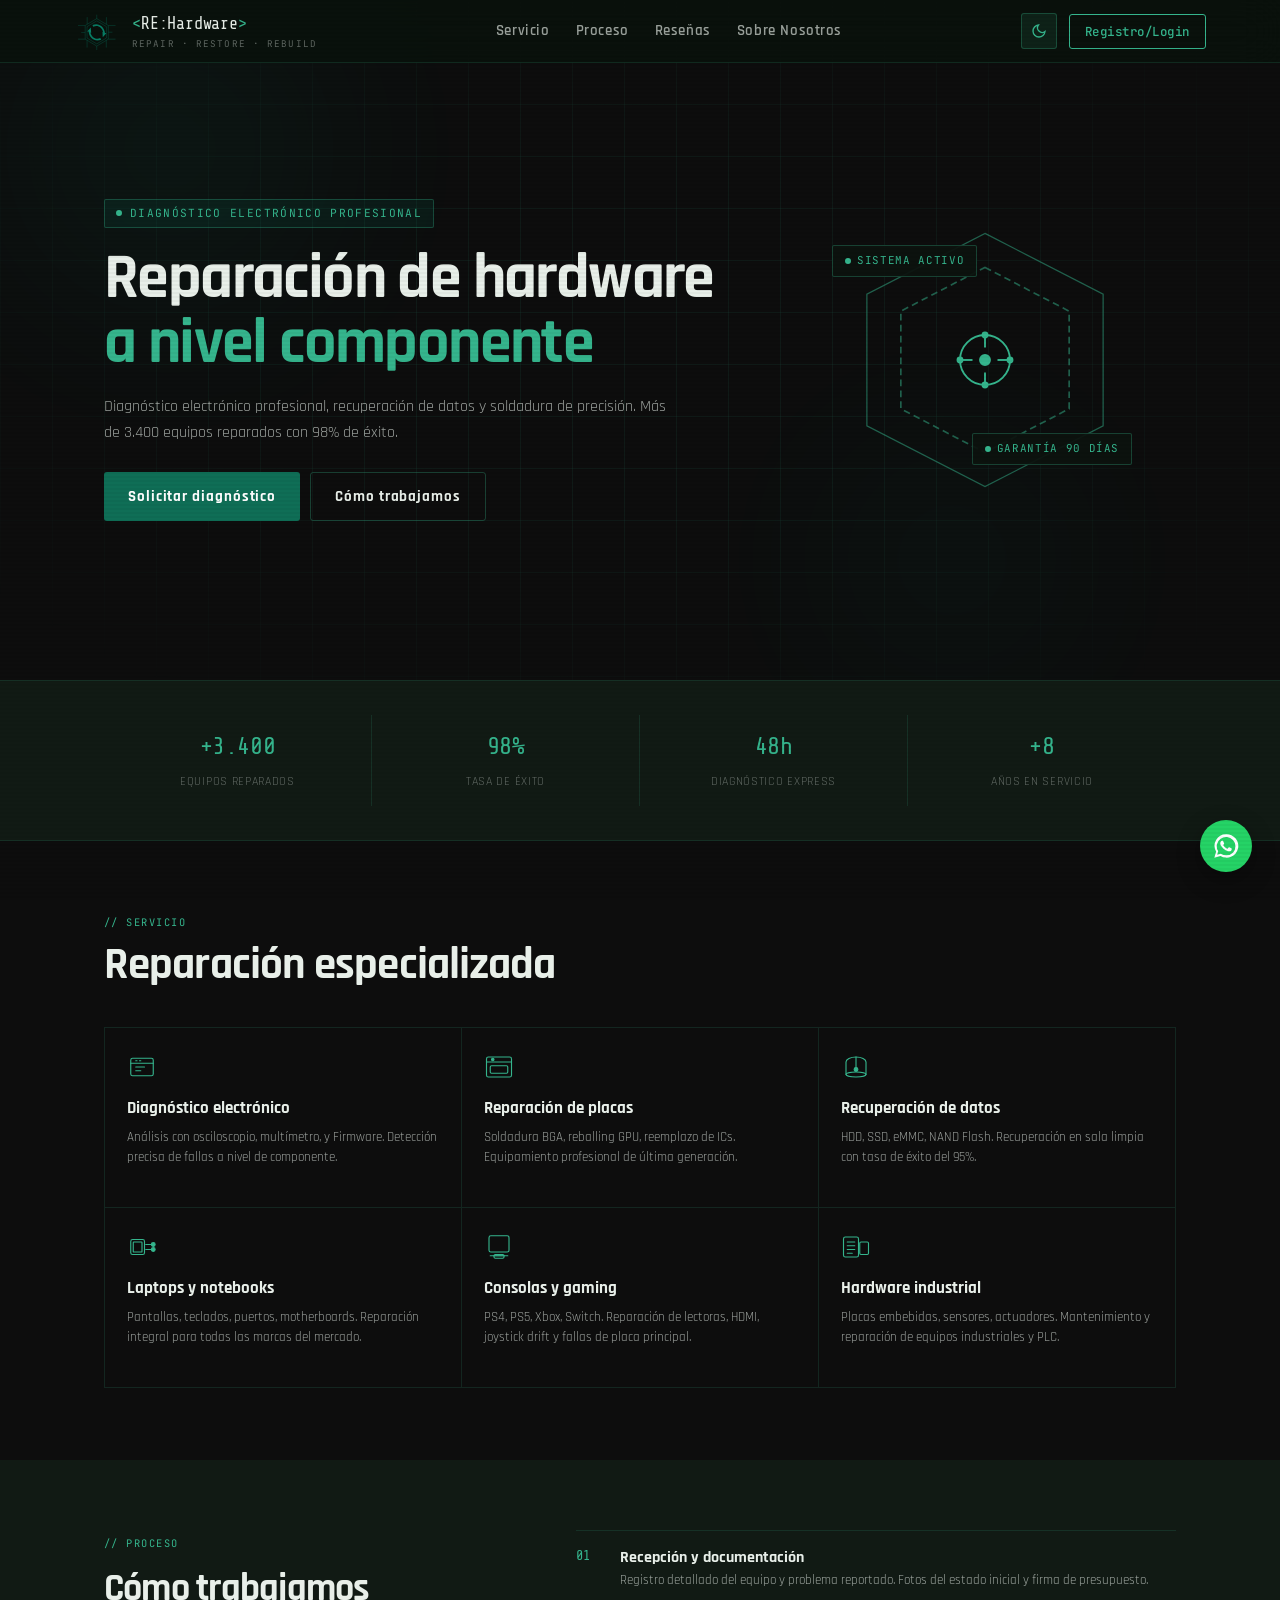
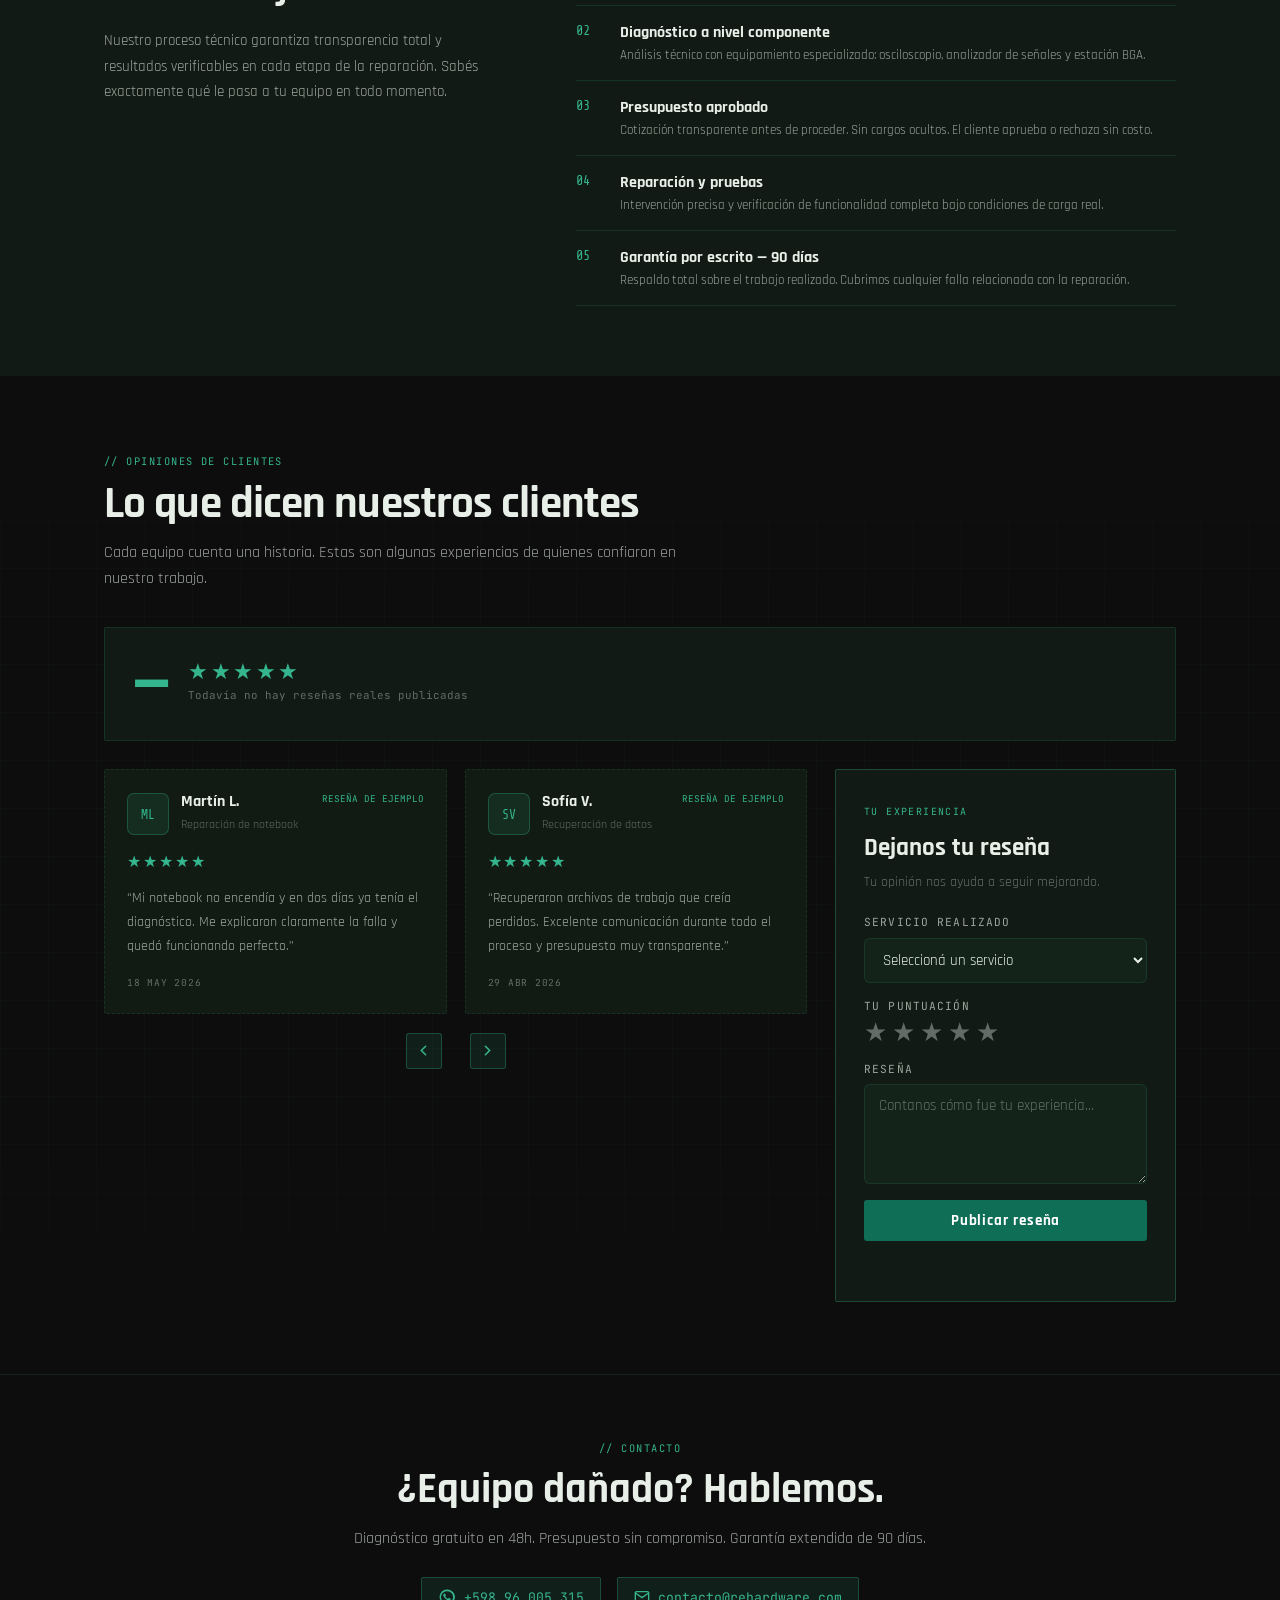
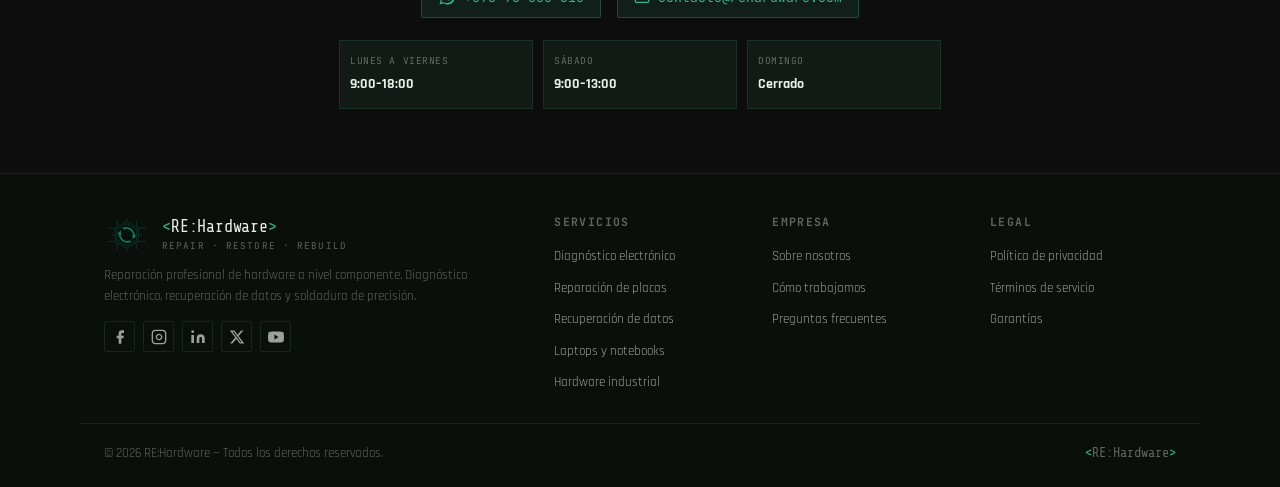
==== commit 83ea8fb3: "Move warranty link to legal footer section" ====
--- a/index.html
+++ b/index.html
@@ -693,7 +693,6 @@
         <li><a href="/nosotros.html">Sobre nosotros</a></li>
         <li><a href="#proceso">Cómo trabajamos</a></li>
         <li><a href="faq.html">Preguntas frecuentes</a></li>
-        <li><a href="garantia.html">Garantías</a></li>
       </ul>
     </div>
     <div class="footer__col">
@@ -701,6 +700,7 @@
       <ul>
         <li><a href="privacidad.html">Política de privacidad</a></li>
         <li><a href="terminos.html">Términos de servicio</a></li>
+        <li><a href="garantia.html">Garantías</a></li>
       </ul>
     </div>
   </div>
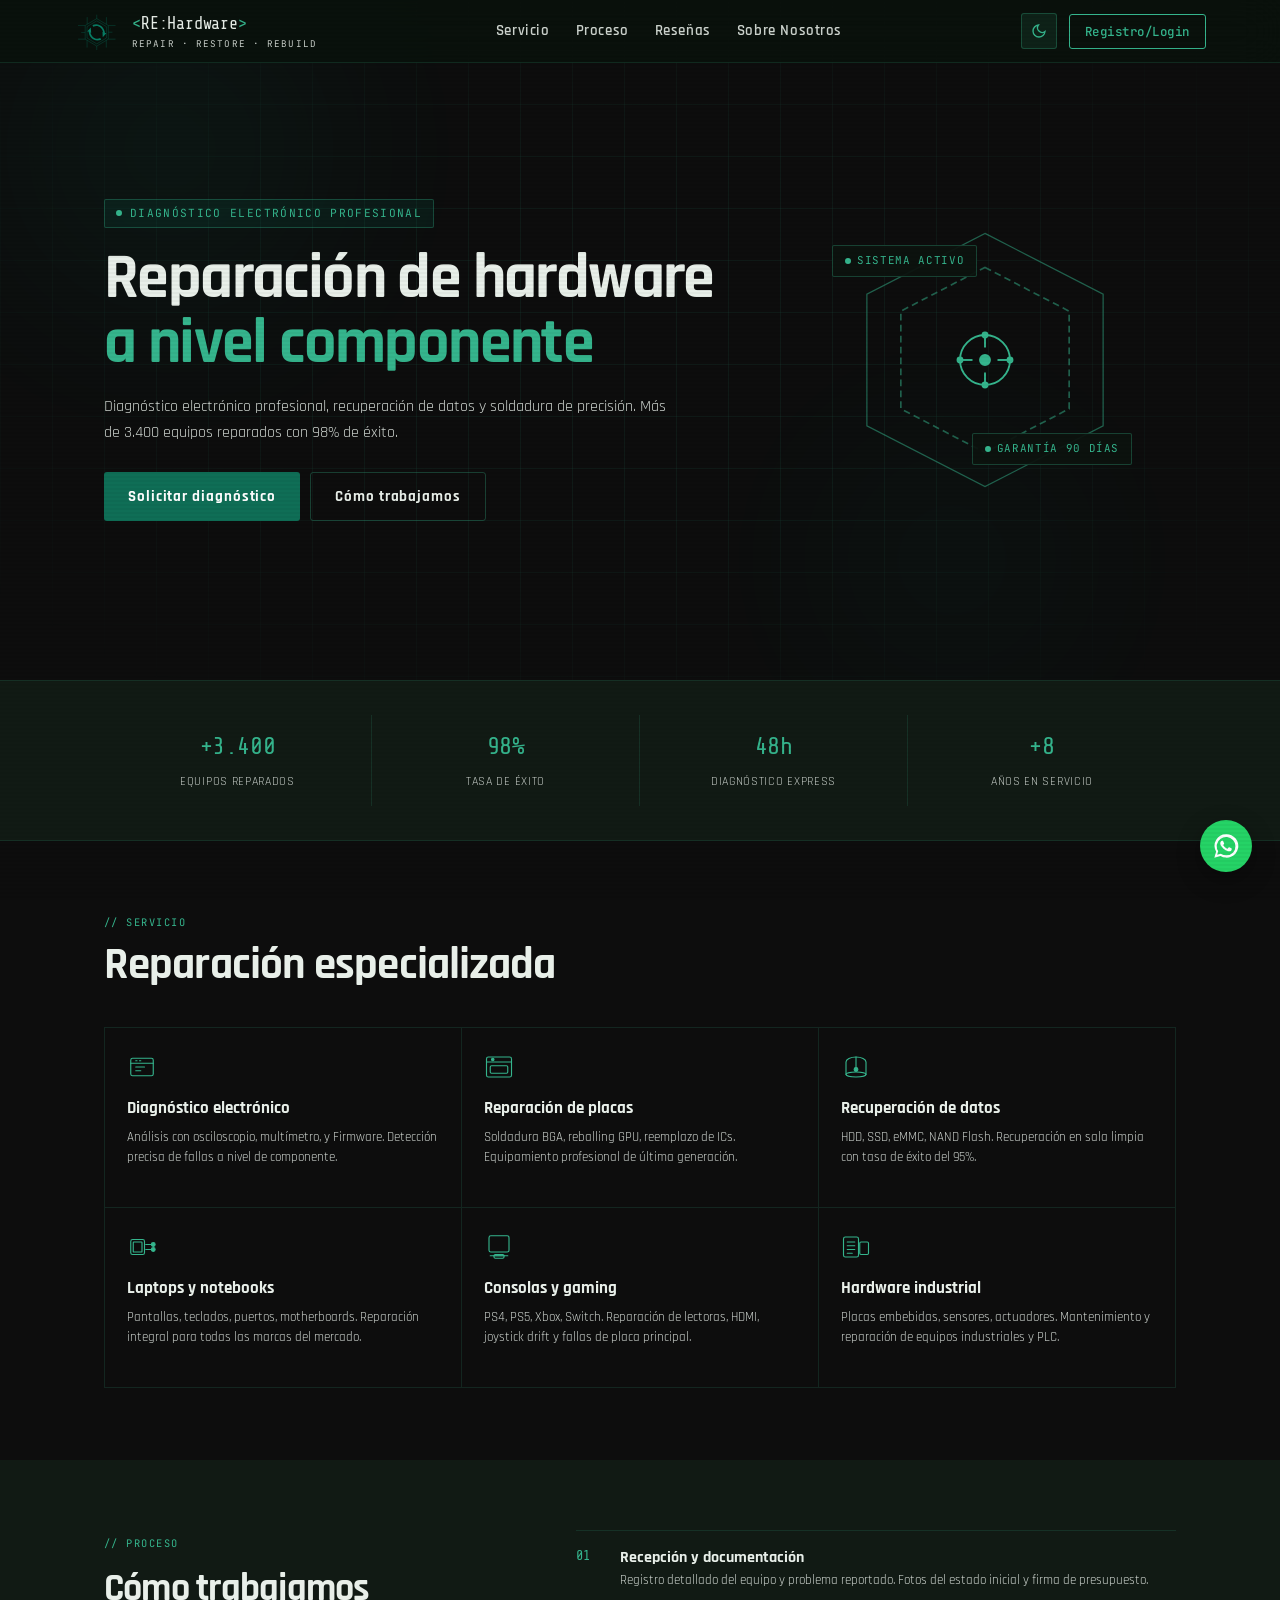
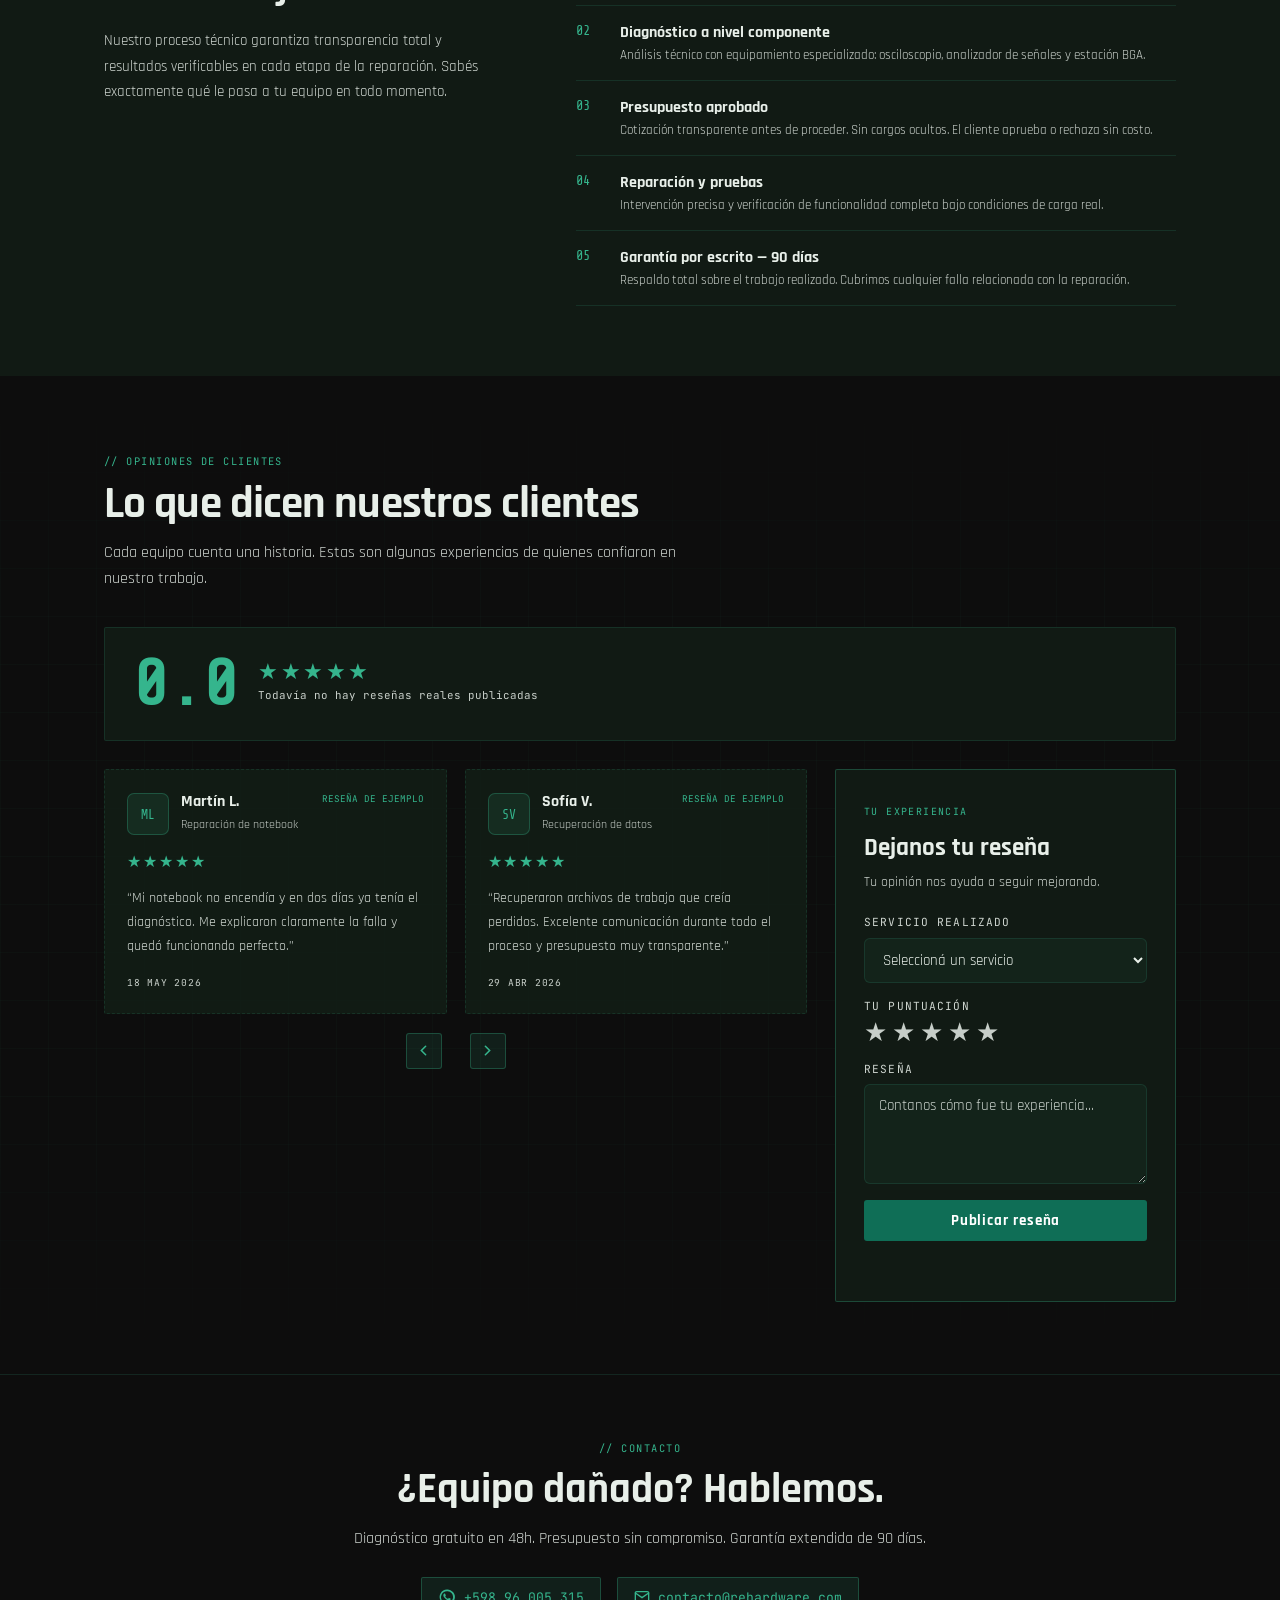
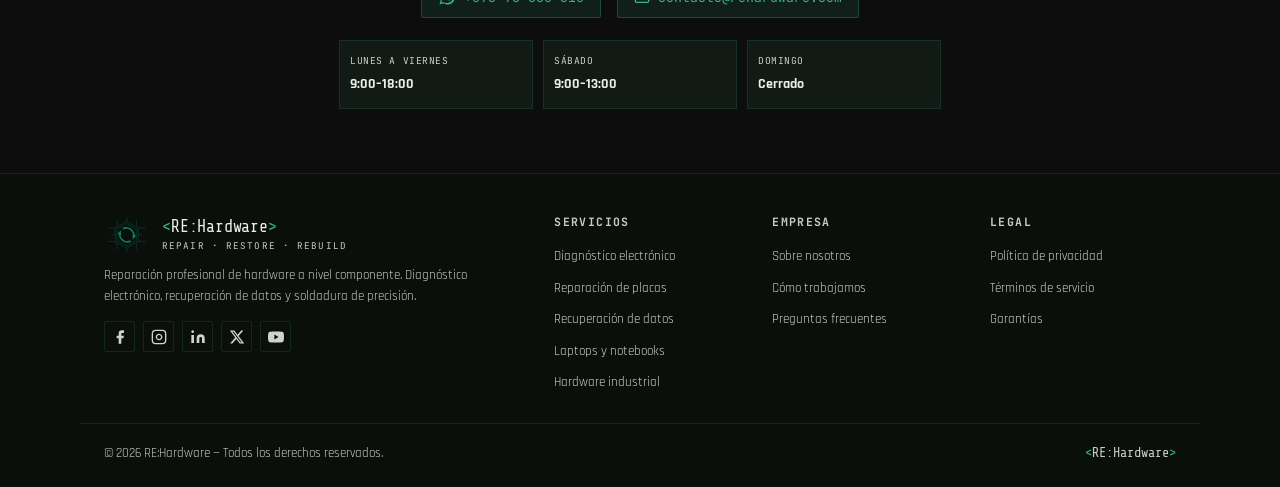
==== commit 32eda733: "Remove legacy carousel and clean footer links" ====
--- a/index.html
+++ b/index.html
@@ -346,127 +346,6 @@
 </section>
 
 
-<!-- ════════════════ CAROUSEL ════════════════ -->
-<template id="legacy-service-carousel">
-<section class="carousel-section" id="reparacion" hidden aria-hidden="true">
-  <div class="carousel-section__deco"></div>
-  <div class="container">
-    <div class="section-header reveal">
-      <span class="section-tag">// SERVICIO</span>
-      <h2 class="section-title section-title--light">Reparación especializada</h2>
-      <p class="section-desc section-desc--light">Soluciones técnicas de precisión para todos los tipos de hardware.</p>
-    </div>
-
-    <div class="carousel-wrap reveal">
-      <div class="carousel__track" id="carouselTrack">
-
-        <div class="carousel__slide">
-          <span class="slide__num">01</span>
-          <div class="slide__ico">
-            <svg viewBox="0 0 48 48" fill="none" stroke="currentColor" stroke-width="1.8" stroke-linecap="round">
-              <rect x="6" y="10" width="36" height="28" rx="3"/>
-              <line x1="6" y1="18" x2="42" y2="18"/>
-              <polyline points="14,26 20,32 34,22"/>
-            </svg>
-          </div>
-          <div class="slide__title">Diagnóstico electrónico</div>
-          <div class="slide__desc">Análisis con osciloscopio, multímetro, y Firmware. Identificación precisa de fallas en cualquier circuito.</div>
-          <a href="#" class="slide__link">Consultar →</a>
-        </div>
-
-        <div class="carousel__slide">
-          <span class="slide__num">02</span>
-          <div class="slide__ico">
-            <svg viewBox="0 0 48 48" fill="none" stroke="currentColor" stroke-width="1.8" stroke-linecap="round">
-              <rect x="4" y="8" width="40" height="32" rx="3"/>
-              <line x1="4" y1="16" x2="44" y2="16"/>
-              <circle cx="14" cy="12" r="2" fill="currentColor"/>
-              <rect x="10" y="22" width="28" height="12" rx="2"/>
-            </svg>
-          </div>
-          <div class="slide__title">Reparación de placas madre</div>
-          <div class="slide__desc">Soldadura BGA, reballing GPU, reemplazo de ICs y componentes SMD. Equipamiento profesional especializado.</div>
-          <a href="#" class="slide__link">Consultar →</a>
-        </div>
-
-        <div class="carousel__slide">
-          <span class="slide__num">03</span>
-          <div class="slide__ico">
-            <svg viewBox="0 0 48 48" fill="none" stroke="currentColor" stroke-width="1.8" stroke-linecap="round">
-              <ellipse cx="24" cy="36" rx="16" ry="4"/>
-              <path d="M8 36 V16 a16 8 0 0 1 32 0 V36"/>
-              <circle cx="24" cy="28" r="4" fill="currentColor"/>
-            </svg>
-          </div>
-          <div class="slide__title">Recuperación de datos</div>
-          <div class="slide__desc">HDD, SSD, eMMC, NAND Flash. Recuperación en sala limpia con hasta 95% de tasa de éxito.</div>
-          <a href="#" class="slide__link">Consultar →</a>
-        </div>
-
-        <div class="carousel__slide">
-          <span class="slide__num">04</span>
-          <div class="slide__ico">
-            <svg viewBox="0 0 48 48" fill="none" stroke="currentColor" stroke-width="1.8" stroke-linecap="round">
-              <rect x="6" y="12" width="22" height="24" rx="3"/>
-              <rect x="10" y="16" width="14" height="16" rx="1"/>
-              <line x1="30" y1="20" x2="42" y2="20"/>
-              <line x1="30" y1="28" x2="42" y2="28"/>
-              <circle cx="42" cy="20" r="3" fill="currentColor"/>
-              <circle cx="42" cy="28" r="3" fill="currentColor"/>
-            </svg>
-          </div>
-          <div class="slide__title">Laptops y notebooks</div>
-          <div class="slide__desc">Pantallas, teclados, puertos, motherboards. Reparación completa para todas las marcas del mercado.</div>
-          <a href="#" class="slide__link">Consultar →</a>
-        </div>
-
-        <div class="carousel__slide">
-          <span class="slide__num">05</span>
-          <div class="slide__ico">
-            <svg viewBox="0 0 48 48" fill="none" stroke="currentColor" stroke-width="1.8" stroke-linecap="round">
-              <rect x="8" y="6" width="32" height="26" rx="3"/>
-              <rect x="16" y="36" width="16" height="6" rx="2"/>
-              <line x1="10" y1="38" x2="38" y2="38"/>
-            </svg>
-          </div>
-          <div class="slide__title">Consolas y gaming</div>
-          <div class="slide__desc">PS4, PS5, Xbox, Switch. Lectoras, HDMI, joystick drift y fallas de placa base con garantía.</div>
-          <a href="#" class="slide__link">Consultar →</a>
-        </div>
-
-        <div class="carousel__slide">
-          <span class="slide__num">06</span>
-          <div class="slide__ico">
-            <svg viewBox="0 0 48 48" fill="none" stroke="currentColor" stroke-width="1.8" stroke-linecap="round">
-              <rect x="4" y="8" width="24" height="32" rx="3"/>
-              <rect x="30" y="16" width="14" height="20" rx="2"/>
-              <line x1="10" y1="16" x2="22" y2="16"/>
-              <line x1="10" y1="22" x2="22" y2="22"/>
-              <line x1="10" y1="28" x2="22" y2="28"/>
-            </svg>
-          </div>
-          <div class="slide__title">Hardware industrial</div>
-          <div class="slide__desc">Placas embebidas, sensores, actuadores y PLC. Mantenimiento preventivo y correctivo especializado.</div>
-          <a href="#" class="slide__link">Consultar →</a>
-        </div>
-
-      </div>
-    </div>
-
-    <div class="carousel__controls">
-      <button class="carousel__btn" id="carouselPrev" aria-label="Anterior">
-        <svg viewBox="0 0 24 24" fill="none" stroke="currentColor" stroke-width="2.5" stroke-linecap="round"><polyline points="15 18 9 12 15 6"/></svg>
-      </button>
-      <div class="carousel__dots" id="carouselDots"></div>
-      <button class="carousel__btn" id="carouselNext" aria-label="Siguiente">
-        <svg viewBox="0 0 24 24" fill="none" stroke="currentColor" stroke-width="2.5" stroke-linecap="round"><polyline points="9 18 15 12 9 6"/></svg>
-      </button>
-    </div>
-  </div>
-</section>
-</template>
-
-
 <!-- REVIEWS -->
 <section class="reviews-section" id="resenas">
   <div class="reviews-section__grid"></div>
@@ -479,7 +358,7 @@
 
     <div class="reviews-summary reveal">
       <div class="reviews-score">
-        <strong id="reviewsAverage">&mdash;</strong>
+        <strong id="reviewsAverage">0.0</strong>
         <div>
           <div class="stars stars--large" id="reviewsAverageStars" aria-label="Todavía no hay puntuaciones reales">★★★★★</div>
           <span id="reviewsTotal">Todavía no hay reseñas reales publicadas</span>
@@ -785,7 +664,7 @@
 </div>
 
 <script>window.REVIEWS_USE_SUPABASE = true;</script>
-<script src="script.js?v=20260608-phase2"></script>
+<script src="script.js?v=20260611-final-cleanup"></script>
 <script type="module" src="auth.js?v=20260608-phase2"></script>
 <script type="module" src="reviews.js?v=20260609-reviews-carousel"></script>
 
--- a/style.css
+++ b/style.css
@@ -1,7 +1,7 @@
 /* ════════════════════════════════════════════════════════════
    RE:HARDWARE — Design System
    Dark: #0d0d0d bg, #1a2a1f surfaces, #35b58d accent
-   Light: #f0f4f0 bg, #ffffff surfaces, #0f6e56 accent
+   Light: #f2f3f0 bg, #e9ede8 surfaces, #1a7a4a accent
 ════════════════════════════════════════════════════════════ */
 
 :root {
@@ -17,8 +17,8 @@
   --accent-dim:  rgba(53,181,141,.11);
   --accent-glow: rgba(15,110,86,.3);
   --text:        #e8efe9;
-  --text-2:      rgba(232,239,233,.65);
-  --text-3:      rgba(232,239,233,.38);
+  --text-2:      rgba(232,239,233,.88);
+  --text-3:      rgba(232,239,233,.85);
   --white:       #ffffff;
   --header-bg:   rgba(10,18,12,.92);
   --card-bg:     #131e16;
@@ -30,25 +30,25 @@
 }
 
 [data-theme="light"] {
-  --bg:          #eef2ee;
-  --surface:     #f7fbf7;
-  --surface-2:   #ffffff;
-  --surface-3:   #e8f0e9;
-  --brand-base:  #0f6e56;
-  --border:      rgba(15,110,86,.18);
-  --border-2:    rgba(15,110,86,.34);
-  --accent:      #0f6e56;
-  --accent-dim:  rgba(15,110,86,.1);
-  --accent-glow: rgba(15,110,86,.22);
-  --text:        #0f1f12;
-  --text-2:      rgba(15,31,18,.62);
-  --text-3:      rgba(15,31,18,.38);
-  --white:       #ffffff;
-  --header-bg:   rgba(238,242,238,.94);
-  --card-bg:     #f0f7f1;
-  --input-bg:    rgba(0,100,70,.06);
-  --shadow:      0 8px 40px rgba(0,0,0,.12);
-  --shadow-g:    0 8px 32px rgba(0,100,70,.18);
+  --bg:          #f2f3f0;
+  --surface:     #e9ede8;
+  --surface-2:   #eef1ed;
+  --surface-3:   #e2e7e1;
+  --brand-base:  #1a7a4a;
+  --border:      rgba(26,122,74,.18);
+  --border-2:    rgba(26,122,74,.38);
+  --accent:      #1a7a4a;
+  --accent-dim:  rgba(26,122,74,.1);
+  --accent-glow: rgba(26,122,74,.18);
+  --text:        #202622;
+  --text-2:      rgba(32,38,34,.82);
+  --text-3:      rgba(32,38,34,.68);
+  --white:       #f8faf7;
+  --header-bg:   rgba(242,243,240,.96);
+  --card-bg:     #e9ede8;
+  --input-bg:    rgba(26,122,74,.055);
+  --shadow:      none;
+  --shadow-g:    none;
 }
 
 /* ── RESET ────────────────────────────────────────────────── */
@@ -388,7 +388,7 @@
 }
 .section-title--light { color: var(--white); }
 .section-desc { font-size:1rem; color: var(--text-2); max-width:520px; margin:0 auto; }
-.section-desc--light { color:rgba(255,255,255,.55); }
+.section-desc--light { color:rgba(255,255,255,.85); }
 
 /* ════════════════════════════════════════════════════════════
    SERVICIOS — GRID CARDS (above carousel)
@@ -1653,12 +1653,16 @@
 }
 
 [data-theme="light"] .footer {
-  background:#d8e4dc;
-  color:#0f1f12;
-  --text:#0f1f12;
-  --text-2:rgba(15,31,18,.86);
-  --text-3:rgba(15,31,18,.72);
-  border-top-color:rgba(15,110,86,.28);
+  background:#1a1a1a;
+  color:#eef3ef;
+  --text:#eef3ef;
+  --text-2:rgba(238,243,239,.9);
+  --text-3:rgba(238,243,239,.82);
+  --border:rgba(53,181,141,.15);
+  --border-2:rgba(53,181,141,.3);
+  --accent:#35b58d;
+  --accent-dim:rgba(53,181,141,.1);
+  border-top-color:rgba(53,181,141,.22);
 }
 
 [data-theme="dark"] .auth-modal {
@@ -1684,7 +1688,7 @@
   text-shadow:0 0 12px rgba(53,181,141,.16);
 }
 [data-theme="dark"] .modal-logo-sub,
-[data-theme="dark"] .auth-status { color:rgba(255,255,255,.74); }
+[data-theme="dark"] .auth-status { color:rgba(255,255,255,.86); }
 [data-theme="dark"] .auth-tabs {
   position:relative;
   border-radius:0;
@@ -1695,7 +1699,7 @@
 [data-theme="dark"] .auth-tab {
   min-height:40px;
   position:relative;
-  color:rgba(255,255,255,.72);
+  color:rgba(255,255,255,.85);
 }
 [data-theme="dark"] .auth-tab.active {
   background:rgba(5,31,24,.5);
@@ -1727,7 +1731,7 @@
   font-size:.98rem;
   box-shadow:inset 0 1px 2px rgba(13,33,25,.12);
 }
-[data-theme="dark"] .auth-modal .fg input::placeholder { color:rgba(13,33,25,.55); }
+[data-theme="dark"] .auth-modal .fg input::placeholder { color:rgba(13,33,25,.85); }
 [data-theme="dark"] .auth-modal .fg input:focus {
   border-color:#35b58d;
   background:#edf4f1;
